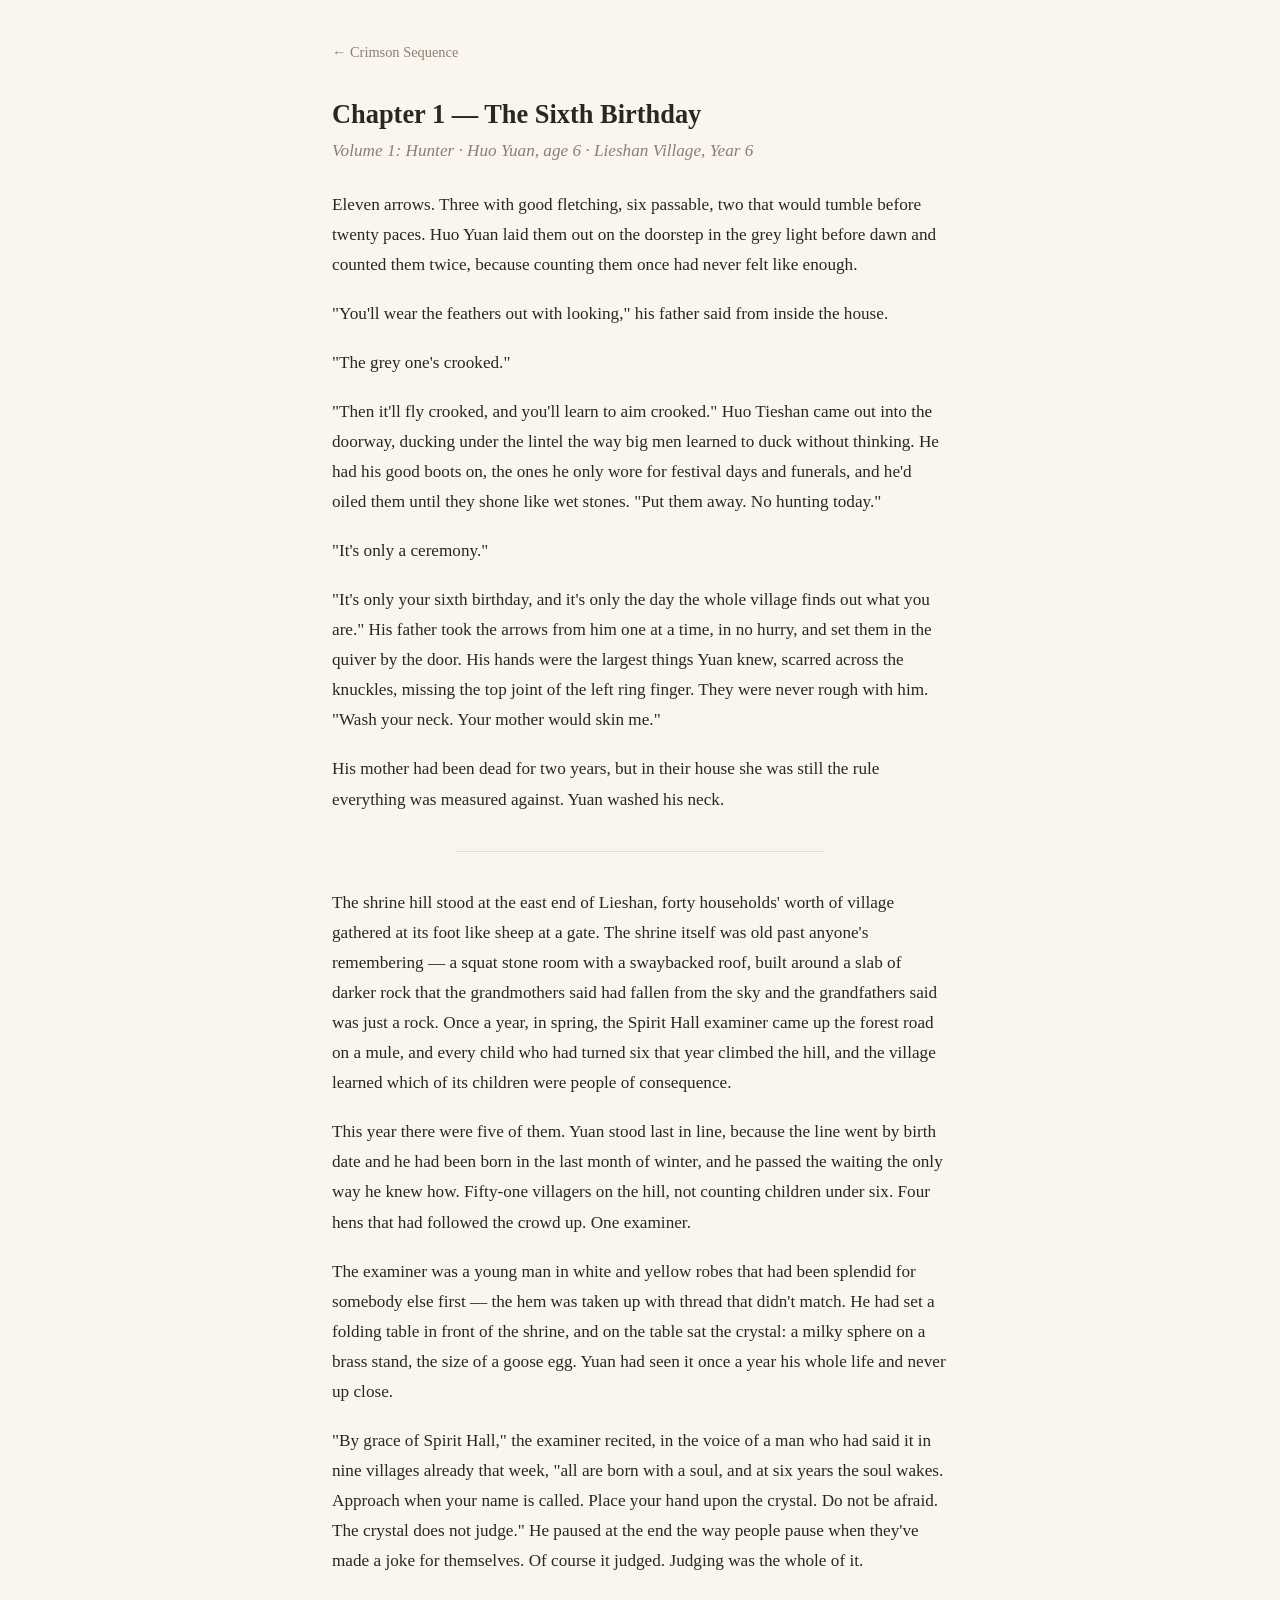
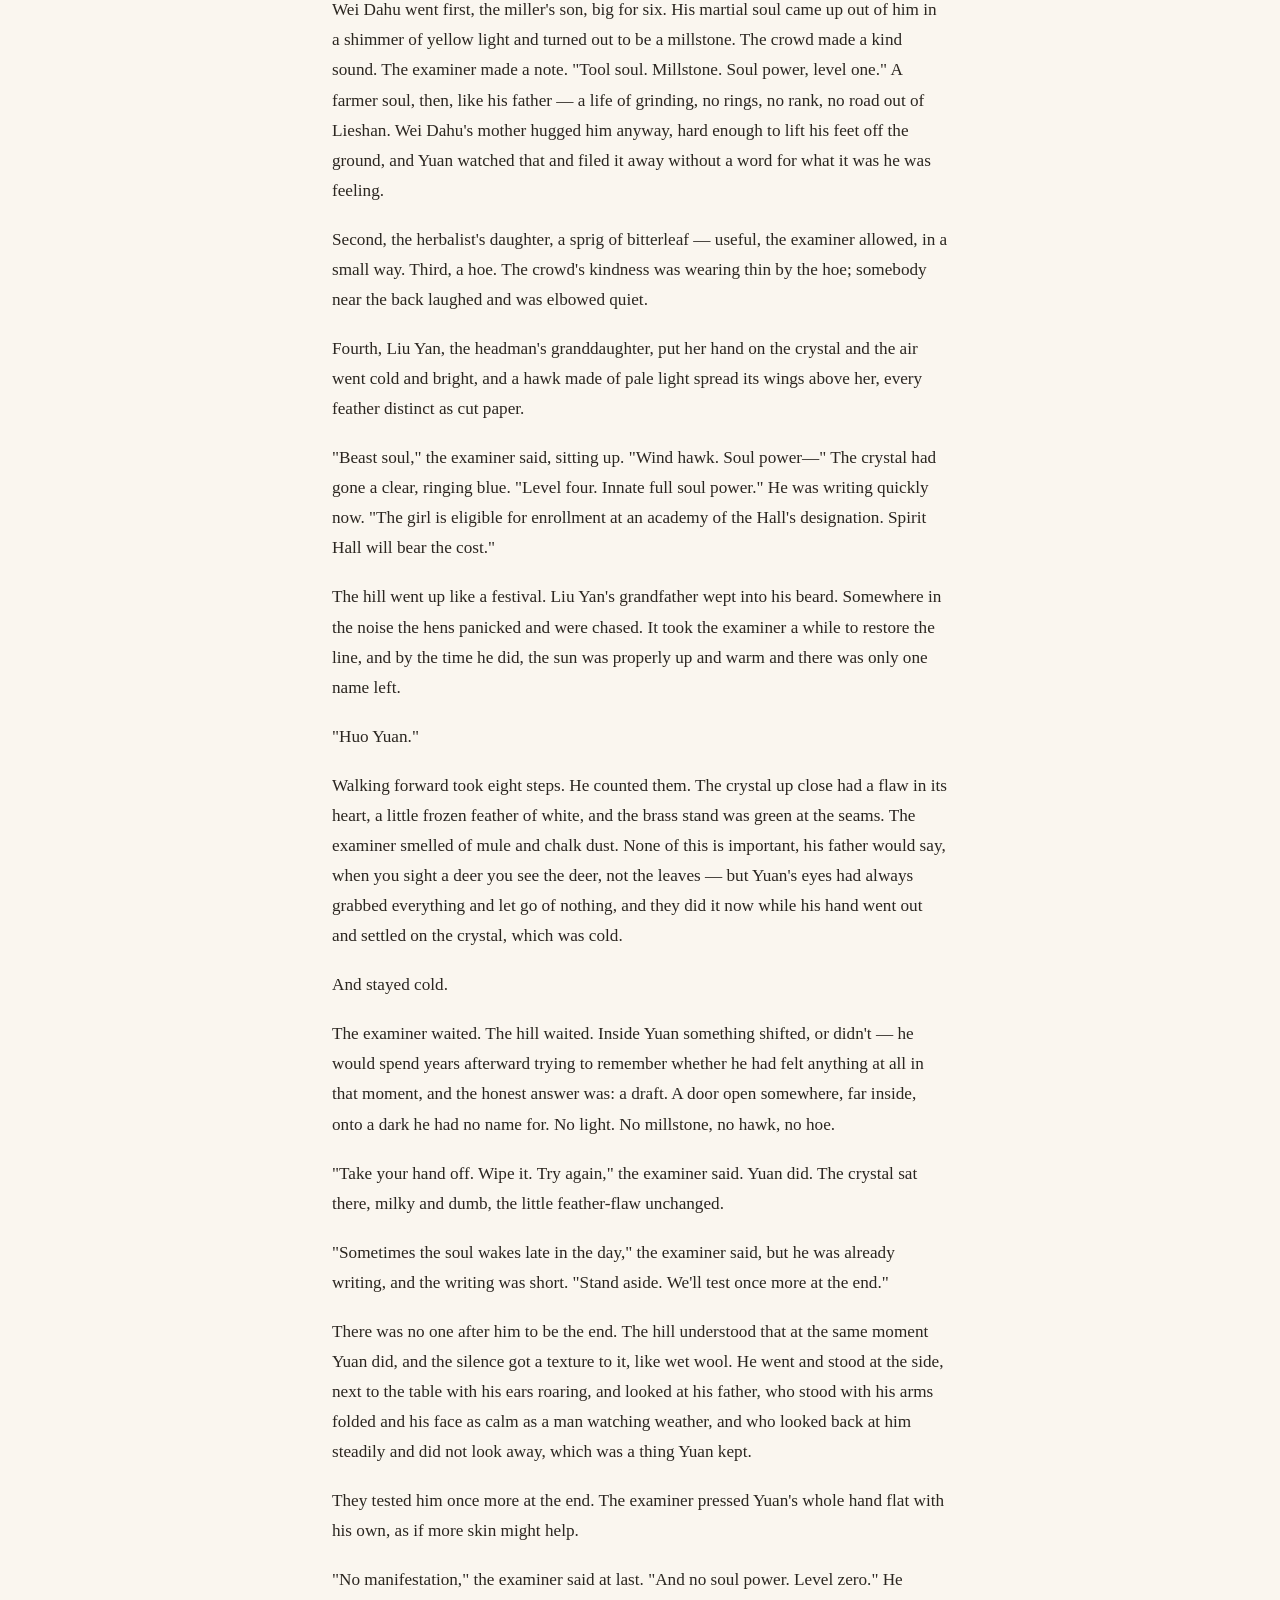
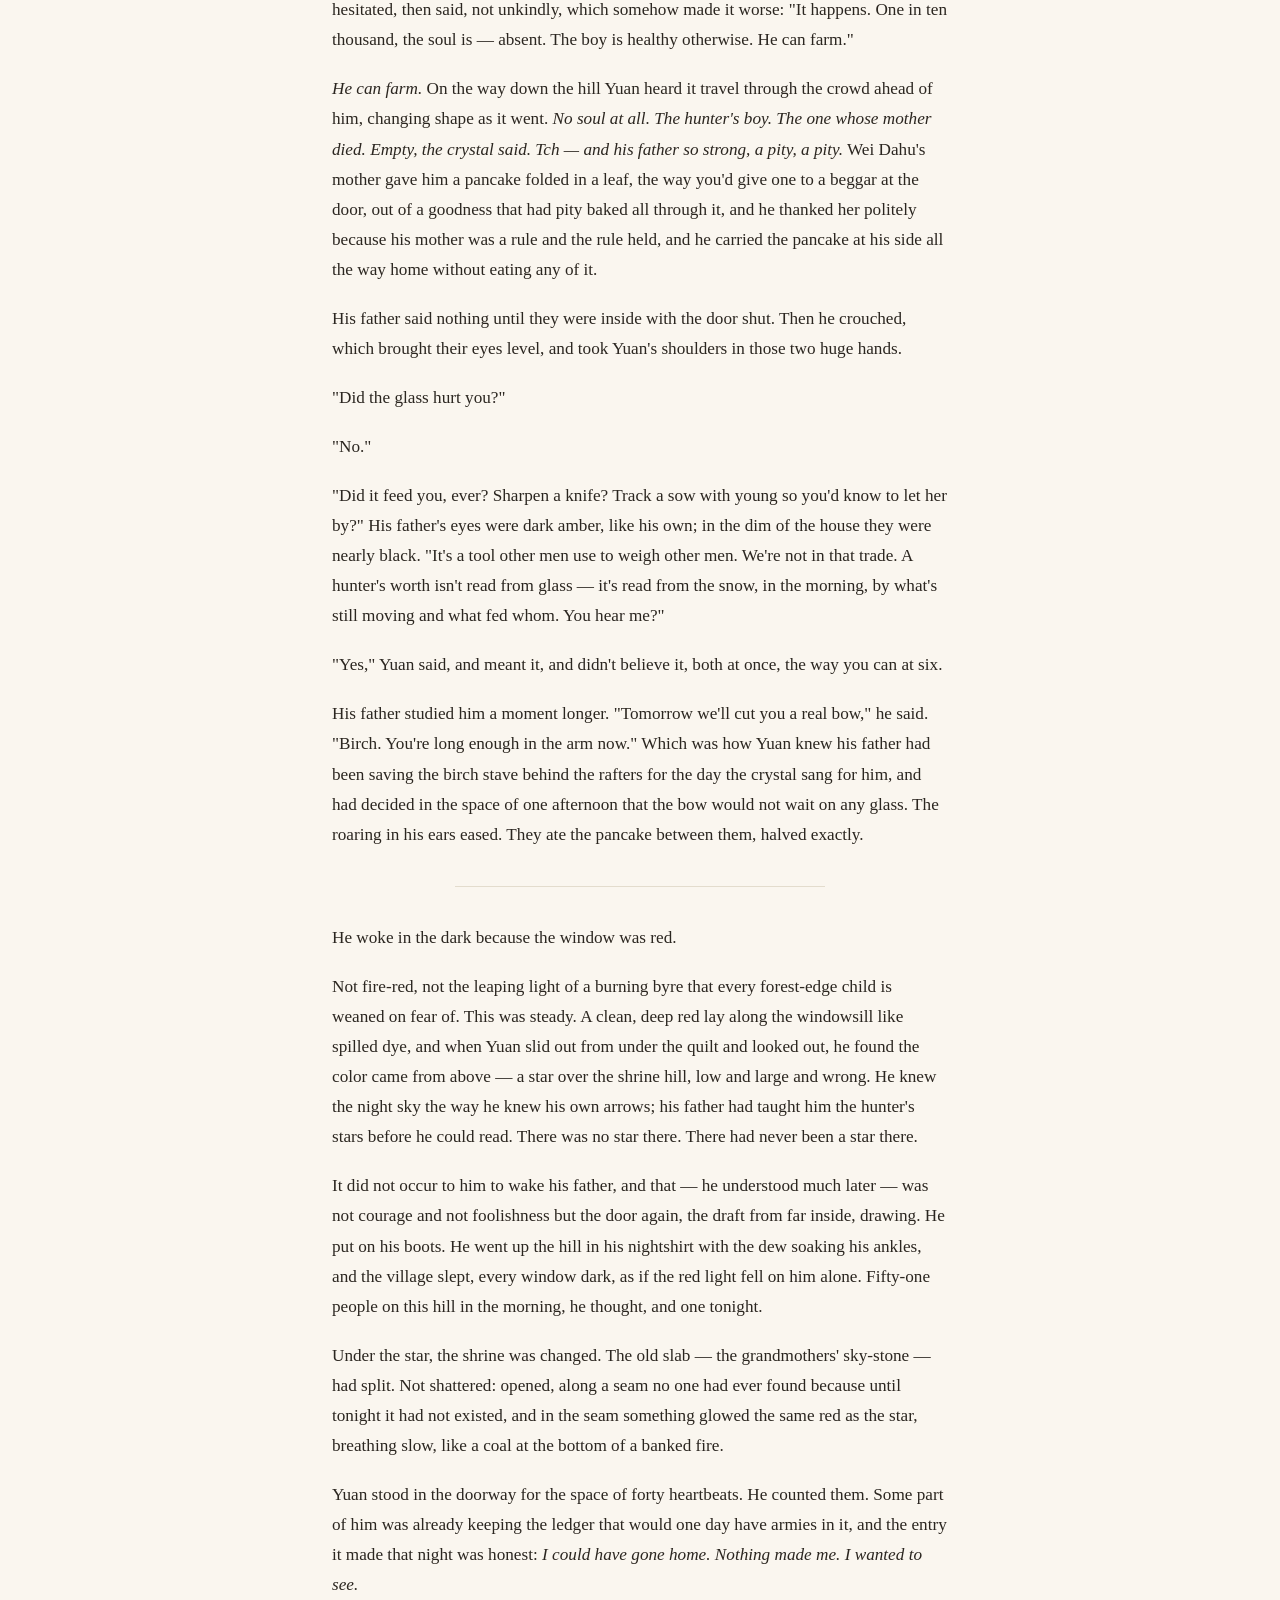
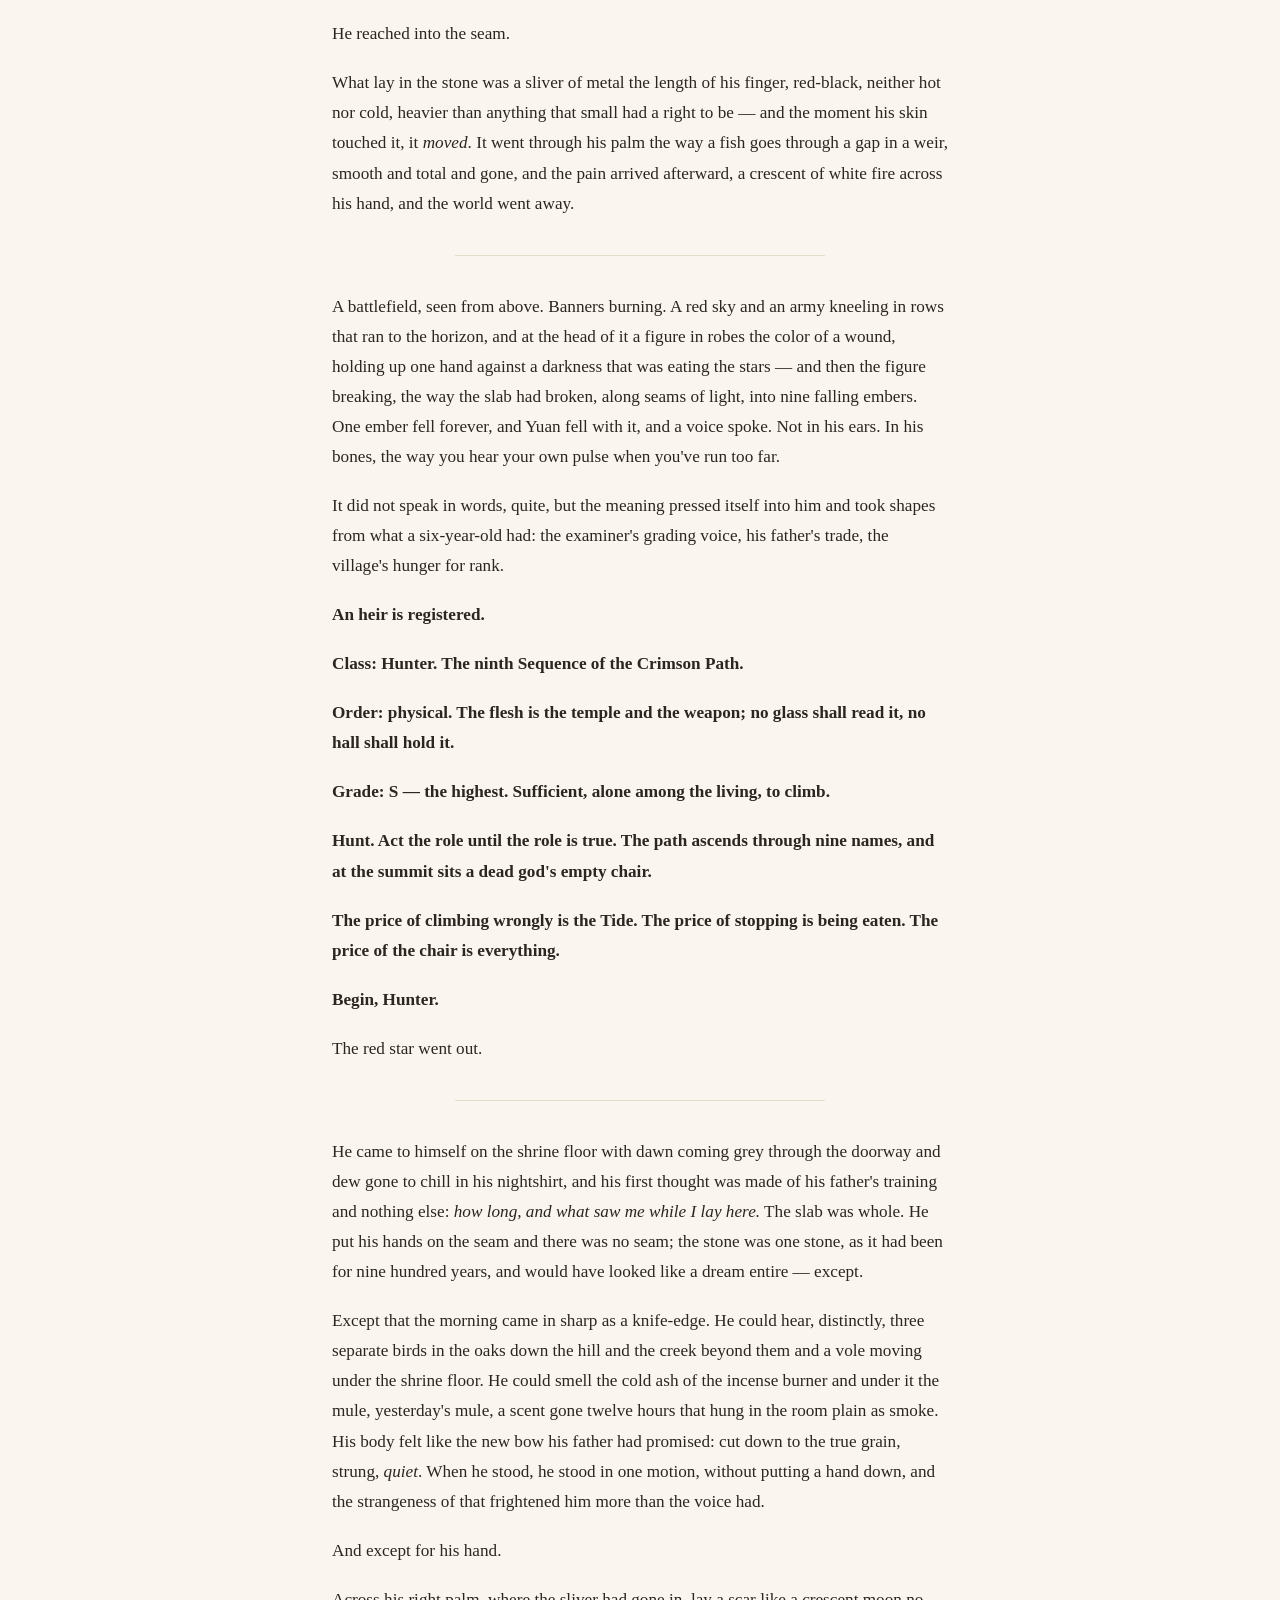
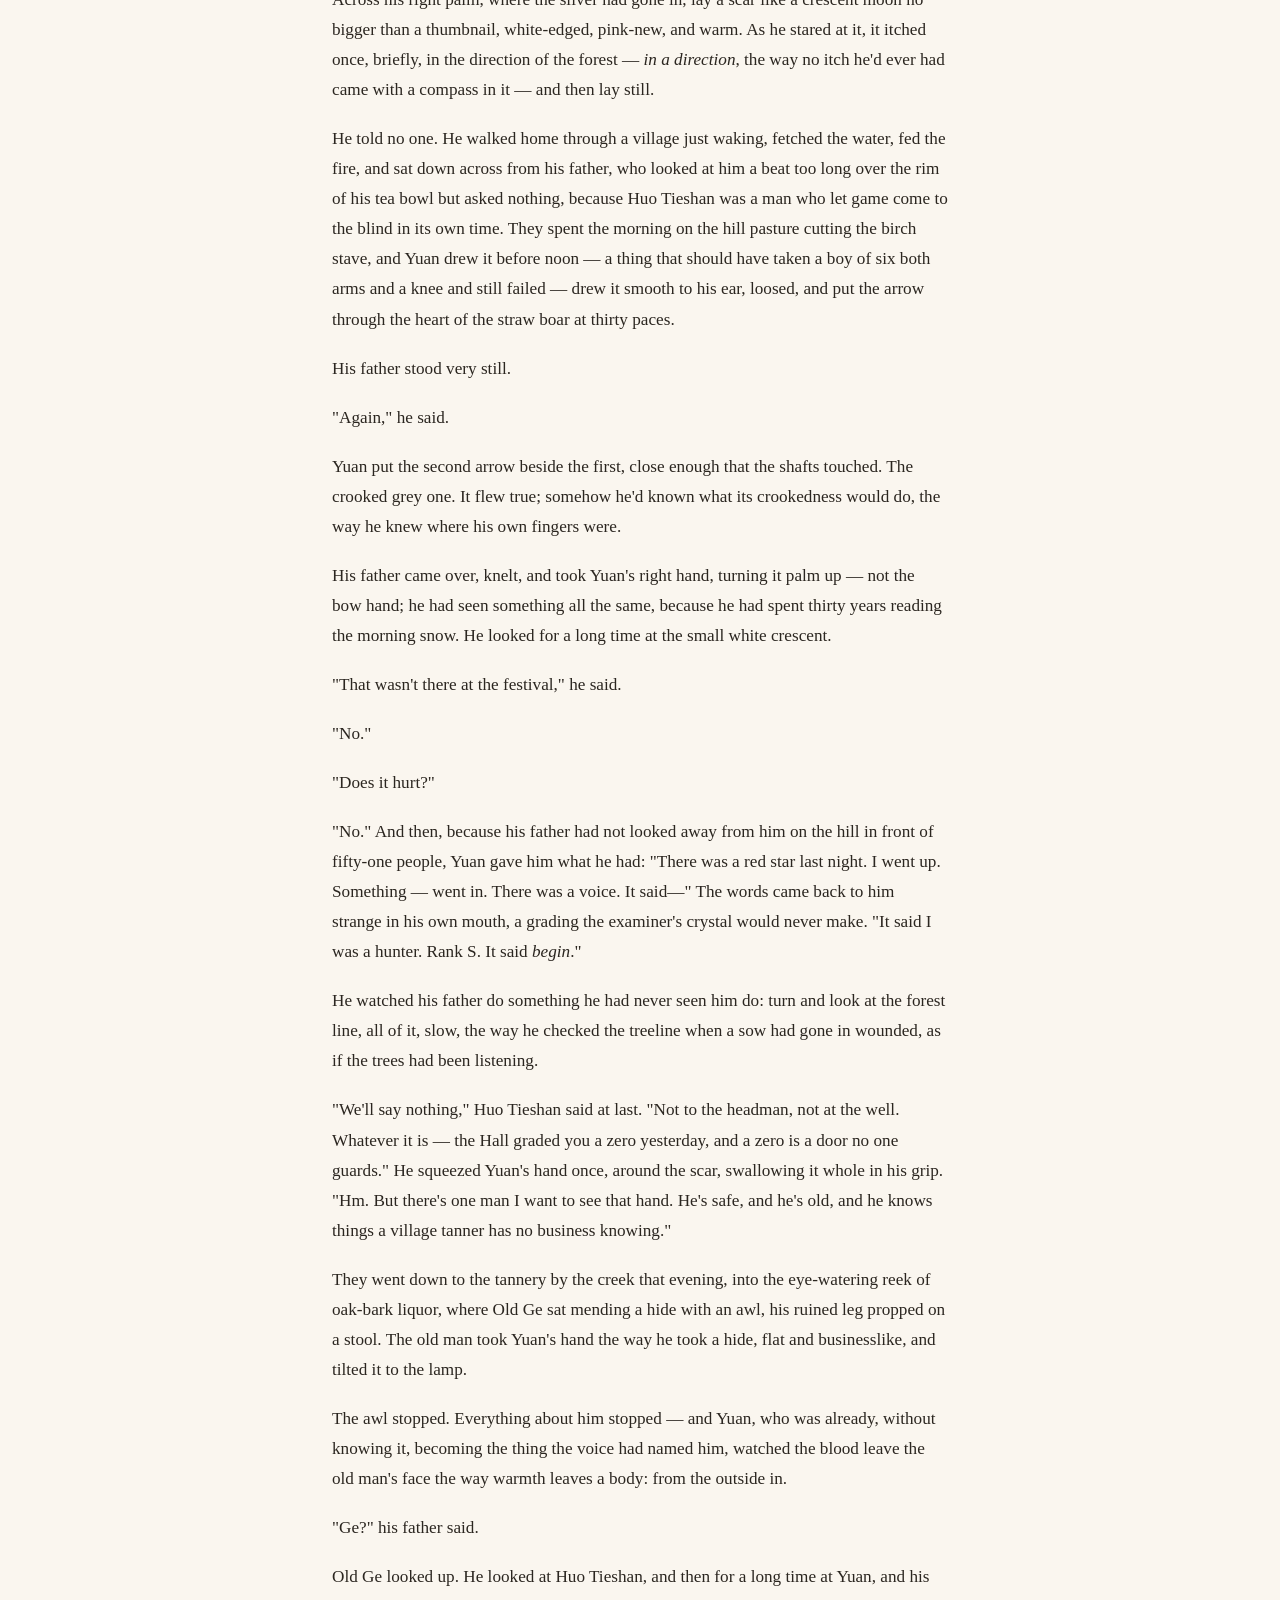
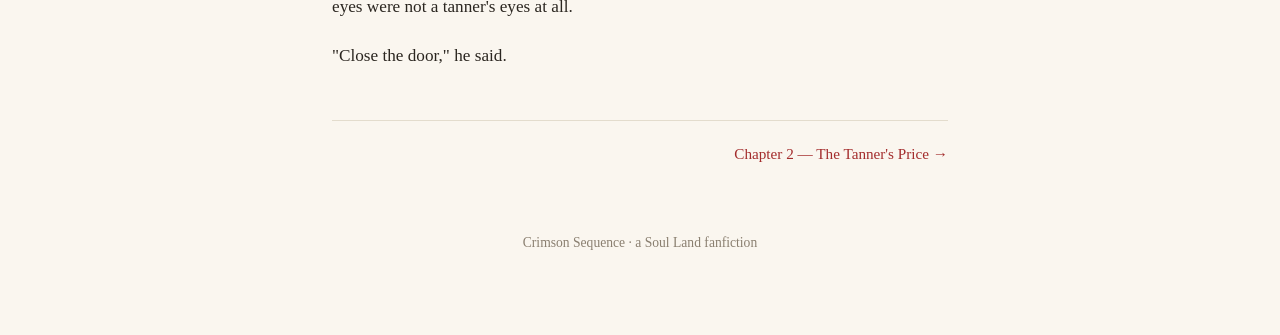
==== docs/chapter-001.html @ b3ee1348 "Add static reading website for GitHub Pages site/build.py converts fanfic/chapters/*.md into a style" ====
<!DOCTYPE html>
<html lang="en">
<head>
<meta charset="utf-8">
<meta name="viewport" content="width=device-width, initial-scale=1">
<title>Chapter 1 — The Sixth Birthday · Crimson Sequence</title>
<style>
:root {
  --bg: #faf6ef; --fg: #2b2620; --muted: #8a7f70; --accent: #a32c2c;
  --rule: #e3dccd; --card: #fffdf8;
}
@media (prefers-color-scheme: dark) {
  :root {
    --bg: #16130f; --fg: #ddd5c7; --muted: #8a8071; --accent: #e06c5a;
    --rule: #2e2820; --card: #1d1914;
  }
}
* { box-sizing: border-box; }
body {
  margin: 0; background: var(--bg); color: var(--fg);
  font-family: Georgia, "Songti SC", "Noto Serif", serif;
  line-height: 1.75; font-size: 1.075rem;
}
main { max-width: 41rem; margin: 0 auto; padding: 2.5rem 1.25rem 5rem; }
h1 { font-size: 1.65rem; line-height: 1.3; margin: 0.25rem 0 0.25rem; }
h1.site { font-size: 2.2rem; letter-spacing: 0.02em; }
.subtitle, .meta { color: var(--muted); font-style: italic; margin: 0 0 1.5rem; }
hr { border: 0; border-top: 1px solid var(--rule); margin: 2.25rem auto; width: 60%; }
p { margin: 0 0 1.1em; }
a { color: var(--accent); text-decoration: none; }
a:hover { text-decoration: underline; }
.crumb { font-size: 0.9rem; color: var(--muted); margin-bottom: 2rem; display: block; }
nav.pager {
  display: flex; justify-content: space-between; gap: 1rem;
  border-top: 1px solid var(--rule); margin-top: 3rem; padding-top: 1.25rem;
  font-size: 0.95rem;
}
nav.pager span { color: var(--muted); }
ol.toc { list-style: none; padding: 0; margin: 0; }
ol.toc li {
  background: var(--card); border: 1px solid var(--rule); border-radius: 8px;
  margin: 0 0 0.6rem; transition: border-color 0.15s;
}
ol.toc li:hover { border-color: var(--accent); }
ol.toc a { display: block; padding: 0.8rem 1.1rem; color: var(--fg); }
ol.toc a:hover { text-decoration: none; }
ol.toc .num { color: var(--accent); font-weight: bold; margin-right: 0.6rem; }
ol.toc .sub { display: block; font-size: 0.85rem; color: var(--muted); font-style: italic; }
.about { border-left: 3px solid var(--accent); padding-left: 1rem; color: var(--muted); }
.volume { margin: 2rem 0 0.75rem; font-size: 0.85rem; text-transform: uppercase;
  letter-spacing: 0.15em; color: var(--muted); }
footer { margin-top: 4rem; font-size: 0.85rem; color: var(--muted); text-align: center; }
</style>
</head>
<body>
<main>
<a class="crumb" href="index.html">&larr; Crimson Sequence</a>
<h1>Chapter 1 — The Sixth Birthday</h1>
<p class="subtitle">Volume 1: Hunter · Huo Yuan, age 6 · Lieshan Village, Year 6</p>
<p>Eleven arrows. Three with good fletching, six passable, two that would tumble before twenty paces. Huo Yuan laid them out on the doorstep in the grey light before dawn and counted them twice, because counting them once had never felt like enough.</p>
<p>"You'll wear the feathers out with looking," his father said from inside the house.</p>
<p>"The grey one's crooked."</p>
<p>"Then it'll fly crooked, and you'll learn to aim crooked." Huo Tieshan came out into the doorway, ducking under the lintel the way big men learned to duck without thinking. He had his good boots on, the ones he only wore for festival days and funerals, and he'd oiled them until they shone like wet stones. "Put them away. No hunting today."</p>
<p>"It's only a ceremony."</p>
<p>"It's only your sixth birthday, and it's only the day the whole village finds out what you are." His father took the arrows from him one at a time, in no hurry, and set them in the quiver by the door. His hands were the largest things Yuan knew, scarred across the knuckles, missing the top joint of the left ring finger. They were never rough with him. "Wash your neck. Your mother would skin me."</p>
<p>His mother had been dead for two years, but in their house she was still the rule everything was measured against. Yuan washed his neck.</p>
<hr>
<p>The shrine hill stood at the east end of Lieshan, forty households' worth of village gathered at its foot like sheep at a gate. The shrine itself was old past anyone's remembering — a squat stone room with a swaybacked roof, built around a slab of darker rock that the grandmothers said had fallen from the sky and the grandfathers said was just a rock. Once a year, in spring, the Spirit Hall examiner came up the forest road on a mule, and every child who had turned six that year climbed the hill, and the village learned which of its children were people of consequence.</p>
<p>This year there were five of them. Yuan stood last in line, because the line went by birth date and he had been born in the last month of winter, and he passed the waiting the only way he knew how. Fifty-one villagers on the hill, not counting children under six. Four hens that had followed the crowd up. One examiner.</p>
<p>The examiner was a young man in white and yellow robes that had been splendid for somebody else first — the hem was taken up with thread that didn't match. He had set a folding table in front of the shrine, and on the table sat the crystal: a milky sphere on a brass stand, the size of a goose egg. Yuan had seen it once a year his whole life and never up close.</p>
<p>"By grace of Spirit Hall," the examiner recited, in the voice of a man who had said it in nine villages already that week, "all are born with a soul, and at six years the soul wakes. Approach when your name is called. Place your hand upon the crystal. Do not be afraid. The crystal does not judge." He paused at the end the way people pause when they've made a joke for themselves. Of course it judged. Judging was the whole of it.</p>
<p>Wei Dahu went first, the miller's son, big for six. His martial soul came up out of him in a shimmer of yellow light and turned out to be a millstone. The crowd made a kind sound. The examiner made a note. "Tool soul. Millstone. Soul power, level one." A farmer soul, then, like his father — a life of grinding, no rings, no rank, no road out of Lieshan. Wei Dahu's mother hugged him anyway, hard enough to lift his feet off the ground, and Yuan watched that and filed it away without a word for what it was he was feeling.</p>
<p>Second, the herbalist's daughter, a sprig of bitterleaf — useful, the examiner allowed, in a small way. Third, a hoe. The crowd's kindness was wearing thin by the hoe; somebody near the back laughed and was elbowed quiet.</p>
<p>Fourth, Liu Yan, the headman's granddaughter, put her hand on the crystal and the air went cold and bright, and a hawk made of pale light spread its wings above her, every feather distinct as cut paper.</p>
<p>"Beast soul," the examiner said, sitting up. "Wind hawk. Soul power—" The crystal had gone a clear, ringing blue. "Level four. Innate full soul power." He was writing quickly now. "The girl is eligible for enrollment at an academy of the Hall's designation. Spirit Hall will bear the cost."</p>
<p>The hill went up like a festival. Liu Yan's grandfather wept into his beard. Somewhere in the noise the hens panicked and were chased. It took the examiner a while to restore the line, and by the time he did, the sun was properly up and warm and there was only one name left.</p>
<p>"Huo Yuan."</p>
<p>Walking forward took eight steps. He counted them. The crystal up close had a flaw in its heart, a little frozen feather of white, and the brass stand was green at the seams. The examiner smelled of mule and chalk dust. None of this is important, his father would say, when you sight a deer you see the deer, not the leaves — but Yuan's eyes had always grabbed everything and let go of nothing, and they did it now while his hand went out and settled on the crystal, which was cold.</p>
<p>And stayed cold.</p>
<p>The examiner waited. The hill waited. Inside Yuan something shifted, or didn't — he would spend years afterward trying to remember whether he had felt anything at all in that moment, and the honest answer was: a draft. A door open somewhere, far inside, onto a dark he had no name for. No light. No millstone, no hawk, no hoe.</p>
<p>"Take your hand off. Wipe it. Try again," the examiner said. Yuan did. The crystal sat there, milky and dumb, the little feather-flaw unchanged.</p>
<p>"Sometimes the soul wakes late in the day," the examiner said, but he was already writing, and the writing was short. "Stand aside. We'll test once more at the end."</p>
<p>There was no one after him to be the end. The hill understood that at the same moment Yuan did, and the silence got a texture to it, like wet wool. He went and stood at the side, next to the table with his ears roaring, and looked at his father, who stood with his arms folded and his face as calm as a man watching weather, and who looked back at him steadily and did not look away, which was a thing Yuan kept.</p>
<p>They tested him once more at the end. The examiner pressed Yuan's whole hand flat with his own, as if more skin might help.</p>
<p>"No manifestation," the examiner said at last. "And no soul power. Level zero." He hesitated, then said, not unkindly, which somehow made it worse: "It happens. One in ten thousand, the soul is — absent. The boy is healthy otherwise. He can farm."</p>
<p><em>He can farm.</em> On the way down the hill Yuan heard it travel through the crowd ahead of him, changing shape as it went. <em>No soul at all. The hunter's boy. The one whose mother died. Empty, the crystal said. Tch — and his father so strong, a pity, a pity.</em> Wei Dahu's mother gave him a pancake folded in a leaf, the way you'd give one to a beggar at the door, out of a goodness that had pity baked all through it, and he thanked her politely because his mother was a rule and the rule held, and he carried the pancake at his side all the way home without eating any of it.</p>
<p>His father said nothing until they were inside with the door shut. Then he crouched, which brought their eyes level, and took Yuan's shoulders in those two huge hands.</p>
<p>"Did the glass hurt you?"</p>
<p>"No."</p>
<p>"Did it feed you, ever? Sharpen a knife? Track a sow with young so you'd know to let her by?" His father's eyes were dark amber, like his own; in the dim of the house they were nearly black. "It's a tool other men use to weigh other men. We're not in that trade. A hunter's worth isn't read from glass — it's read from the snow, in the morning, by what's still moving and what fed whom. You hear me?"</p>
<p>"Yes," Yuan said, and meant it, and didn't believe it, both at once, the way you can at six.</p>
<p>His father studied him a moment longer. "Tomorrow we'll cut you a real bow," he said. "Birch. You're long enough in the arm now." Which was how Yuan knew his father had been saving the birch stave behind the rafters for the day the crystal sang for him, and had decided in the space of one afternoon that the bow would not wait on any glass. The roaring in his ears eased. They ate the pancake between them, halved exactly.</p>
<hr>
<p>He woke in the dark because the window was red.</p>
<p>Not fire-red, not the leaping light of a burning byre that every forest-edge child is weaned on fear of. This was steady. A clean, deep red lay along the windowsill like spilled dye, and when Yuan slid out from under the quilt and looked out, he found the color came from above — a star over the shrine hill, low and large and wrong. He knew the night sky the way he knew his own arrows; his father had taught him the hunter's stars before he could read. There was no star there. There had never been a star there.</p>
<p>It did not occur to him to wake his father, and that — he understood much later — was not courage and not foolishness but the door again, the draft from far inside, drawing. He put on his boots. He went up the hill in his nightshirt with the dew soaking his ankles, and the village slept, every window dark, as if the red light fell on him alone. Fifty-one people on this hill in the morning, he thought, and one tonight.</p>
<p>Under the star, the shrine was changed. The old slab — the grandmothers' sky-stone — had split. Not shattered: opened, along a seam no one had ever found because until tonight it had not existed, and in the seam something glowed the same red as the star, breathing slow, like a coal at the bottom of a banked fire.</p>
<p>Yuan stood in the doorway for the space of forty heartbeats. He counted them. Some part of him was already keeping the ledger that would one day have armies in it, and the entry it made that night was honest: <em>I could have gone home. Nothing made me. I wanted to see.</em></p>
<p>He reached into the seam.</p>
<p>What lay in the stone was a sliver of metal the length of his finger, red-black, neither hot nor cold, heavier than anything that small had a right to be — and the moment his skin touched it, it <em>moved</em>. It went through his palm the way a fish goes through a gap in a weir, smooth and total and gone, and the pain arrived afterward, a crescent of white fire across his hand, and the world went away.</p>
<hr>
<p>A battlefield, seen from above. Banners burning. A red sky and an army kneeling in rows that ran to the horizon, and at the head of it a figure in robes the color of a wound, holding up one hand against a darkness that was eating the stars — and then the figure breaking, the way the slab had broken, along seams of light, into nine falling embers. One ember fell forever, and Yuan fell with it, and a voice spoke. Not in his ears. In his bones, the way you hear your own pulse when you've run too far.</p>
<p>It did not speak in words, quite, but the meaning pressed itself into him and took shapes from what a six-year-old had: the examiner's grading voice, his father's trade, the village's hunger for rank.</p>
<p><strong>An heir is registered.</strong></p>
<p><strong>Class: Hunter. The ninth Sequence of the Crimson Path.</strong></p>
<p><strong>Order: physical. The flesh is the temple and the weapon; no glass shall read it, no hall shall hold it.</strong></p>
<p><strong>Grade: S — the highest. Sufficient, alone among the living, to climb.</strong></p>
<p><strong>Hunt. Act the role until the role is true. The path ascends through nine names, and at the summit sits a dead god's empty chair.</strong></p>
<p><strong>The price of climbing wrongly is the Tide. The price of stopping is being eaten. The price of the chair is everything.</strong></p>
<p><strong>Begin, Hunter.</strong></p>
<p>The red star went out.</p>
<hr>
<p>He came to himself on the shrine floor with dawn coming grey through the doorway and dew gone to chill in his nightshirt, and his first thought was made of his father's training and nothing else: <em>how long, and what saw me while I lay here.</em> The slab was whole. He put his hands on the seam and there was no seam; the stone was one stone, as it had been for nine hundred years, and would have looked like a dream entire — except.</p>
<p>Except that the morning came in sharp as a knife-edge. He could hear, distinctly, three separate birds in the oaks down the hill and the creek beyond them and a vole moving under the shrine floor. He could smell the cold ash of the incense burner and under it the mule, yesterday's mule, a scent gone twelve hours that hung in the room plain as smoke. His body felt like the new bow his father had promised: cut down to the true grain, strung, <em>quiet</em>. When he stood, he stood in one motion, without putting a hand down, and the strangeness of that frightened him more than the voice had.</p>
<p>And except for his hand.</p>
<p>Across his right palm, where the sliver had gone in, lay a scar like a crescent moon no bigger than a thumbnail, white-edged, pink-new, and warm. As he stared at it, it itched once, briefly, in the direction of the forest — <em>in a direction</em>, the way no itch he'd ever had came with a compass in it — and then lay still.</p>
<p>He told no one. He walked home through a village just waking, fetched the water, fed the fire, and sat down across from his father, who looked at him a beat too long over the rim of his tea bowl but asked nothing, because Huo Tieshan was a man who let game come to the blind in its own time. They spent the morning on the hill pasture cutting the birch stave, and Yuan drew it before noon — a thing that should have taken a boy of six both arms and a knee and still failed — drew it smooth to his ear, loosed, and put the arrow through the heart of the straw boar at thirty paces.</p>
<p>His father stood very still.</p>
<p>"Again," he said.</p>
<p>Yuan put the second arrow beside the first, close enough that the shafts touched. The crooked grey one. It flew true; somehow he'd known what its crookedness would do, the way he knew where his own fingers were.</p>
<p>His father came over, knelt, and took Yuan's right hand, turning it palm up — not the bow hand; he had seen something all the same, because he had spent thirty years reading the morning snow. He looked for a long time at the small white crescent.</p>
<p>"That wasn't there at the festival," he said.</p>
<p>"No."</p>
<p>"Does it hurt?"</p>
<p>"No." And then, because his father had not looked away from him on the hill in front of fifty-one people, Yuan gave him what he had: "There was a red star last night. I went up. Something — went in. There was a voice. It said—" The words came back to him strange in his own mouth, a grading the examiner's crystal would never make. "It said I was a hunter. Rank S. It said <em>begin</em>."</p>
<p>He watched his father do something he had never seen him do: turn and look at the forest line, all of it, slow, the way he checked the treeline when a sow had gone in wounded, as if the trees had been listening.</p>
<p>"We'll say nothing," Huo Tieshan said at last. "Not to the headman, not at the well. Whatever it is — the Hall graded you a zero yesterday, and a zero is a door no one guards." He squeezed Yuan's hand once, around the scar, swallowing it whole in his grip. "Hm. But there's one man I want to see that hand. He's safe, and he's old, and he knows things a village tanner has no business knowing."</p>
<p>They went down to the tannery by the creek that evening, into the eye-watering reek of oak-bark liquor, where Old Ge sat mending a hide with an awl, his ruined leg propped on a stool. The old man took Yuan's hand the way he took a hide, flat and businesslike, and tilted it to the lamp.</p>
<p>The awl stopped. Everything about him stopped — and Yuan, who was already, without knowing it, becoming the thing the voice had named him, watched the blood leave the old man's face the way warmth leaves a body: from the outside in.</p>
<p>"Ge?" his father said.</p>
<p>Old Ge looked up. He looked at Huo Tieshan, and then for a long time at Yuan, and his eyes were not a tanner's eyes at all.</p>
<p>"Close the door," he said.</p>
<nav class="pager"><span></span><a href="chapter-002.html">Chapter 2 — The Tanner's Price &rarr;</a></nav>
<footer>Crimson Sequence · a Soul Land fanfiction</footer>
</main>
</body>
</html>
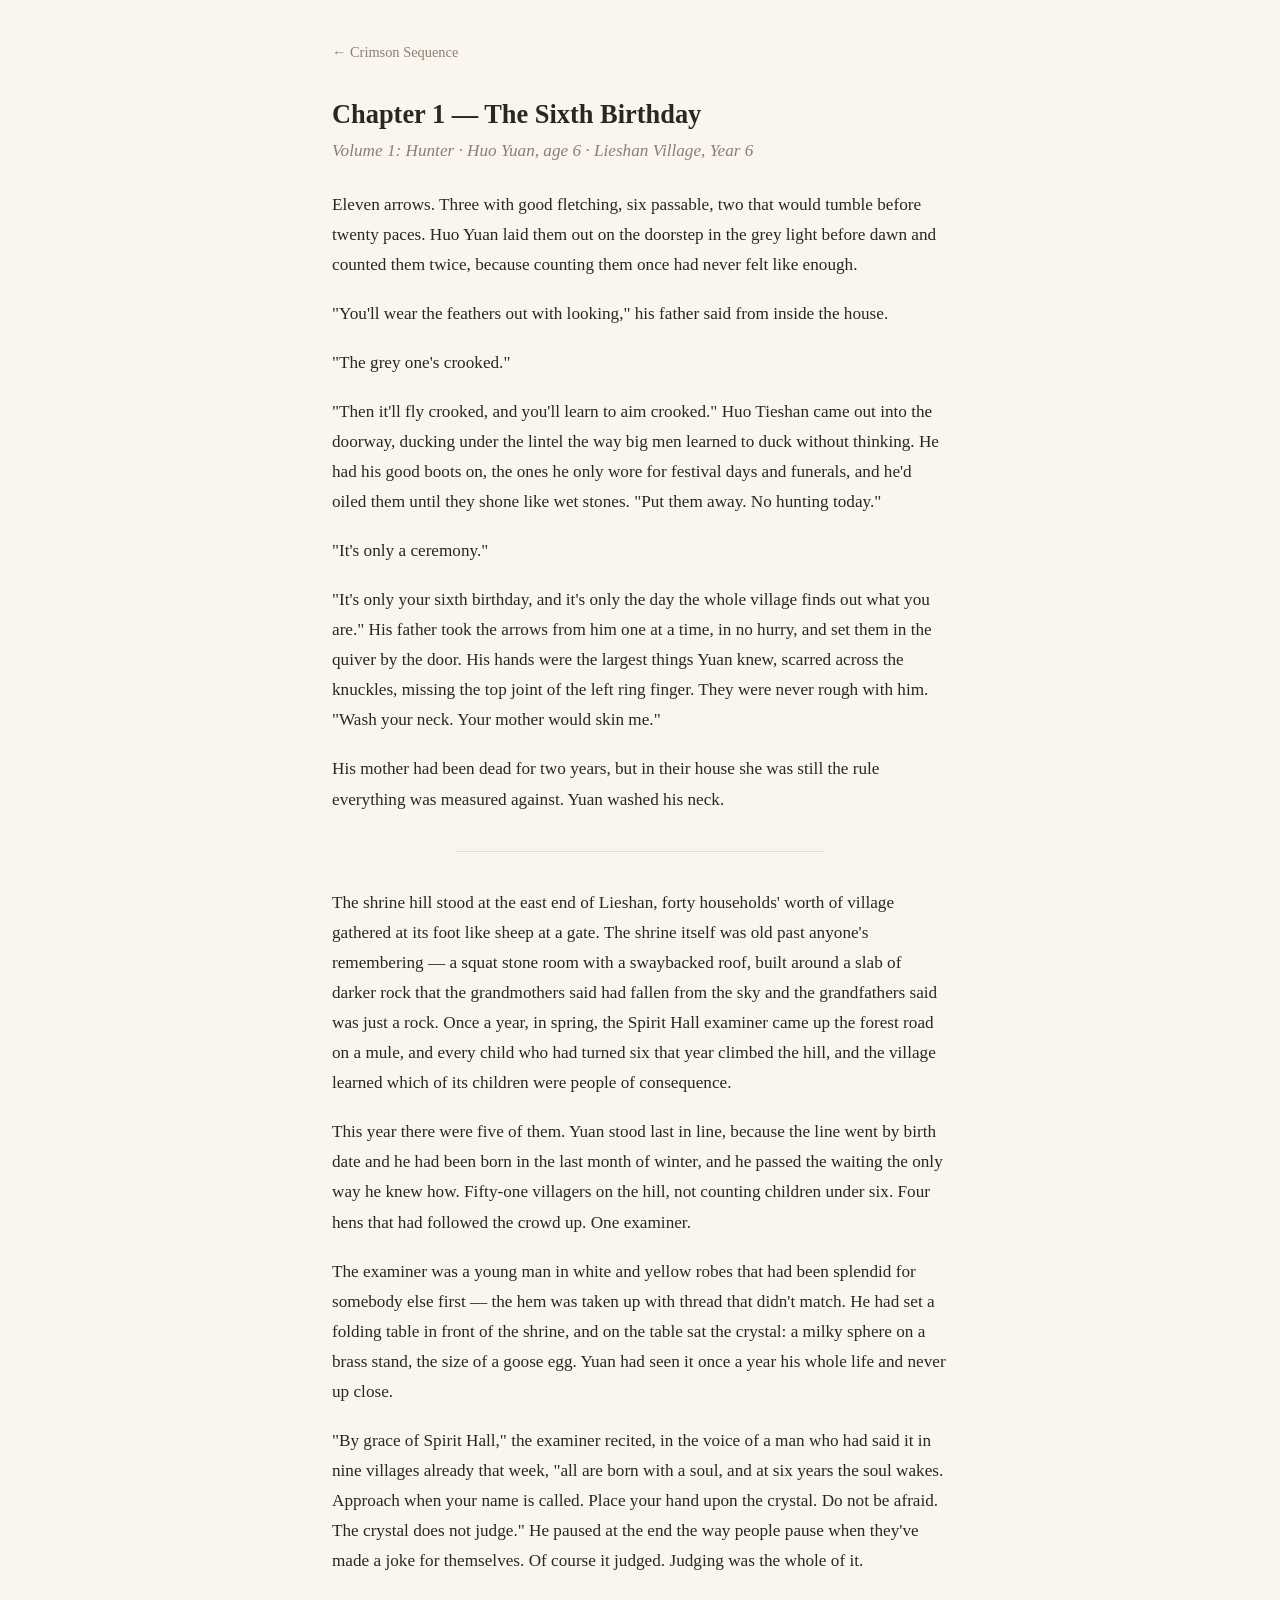
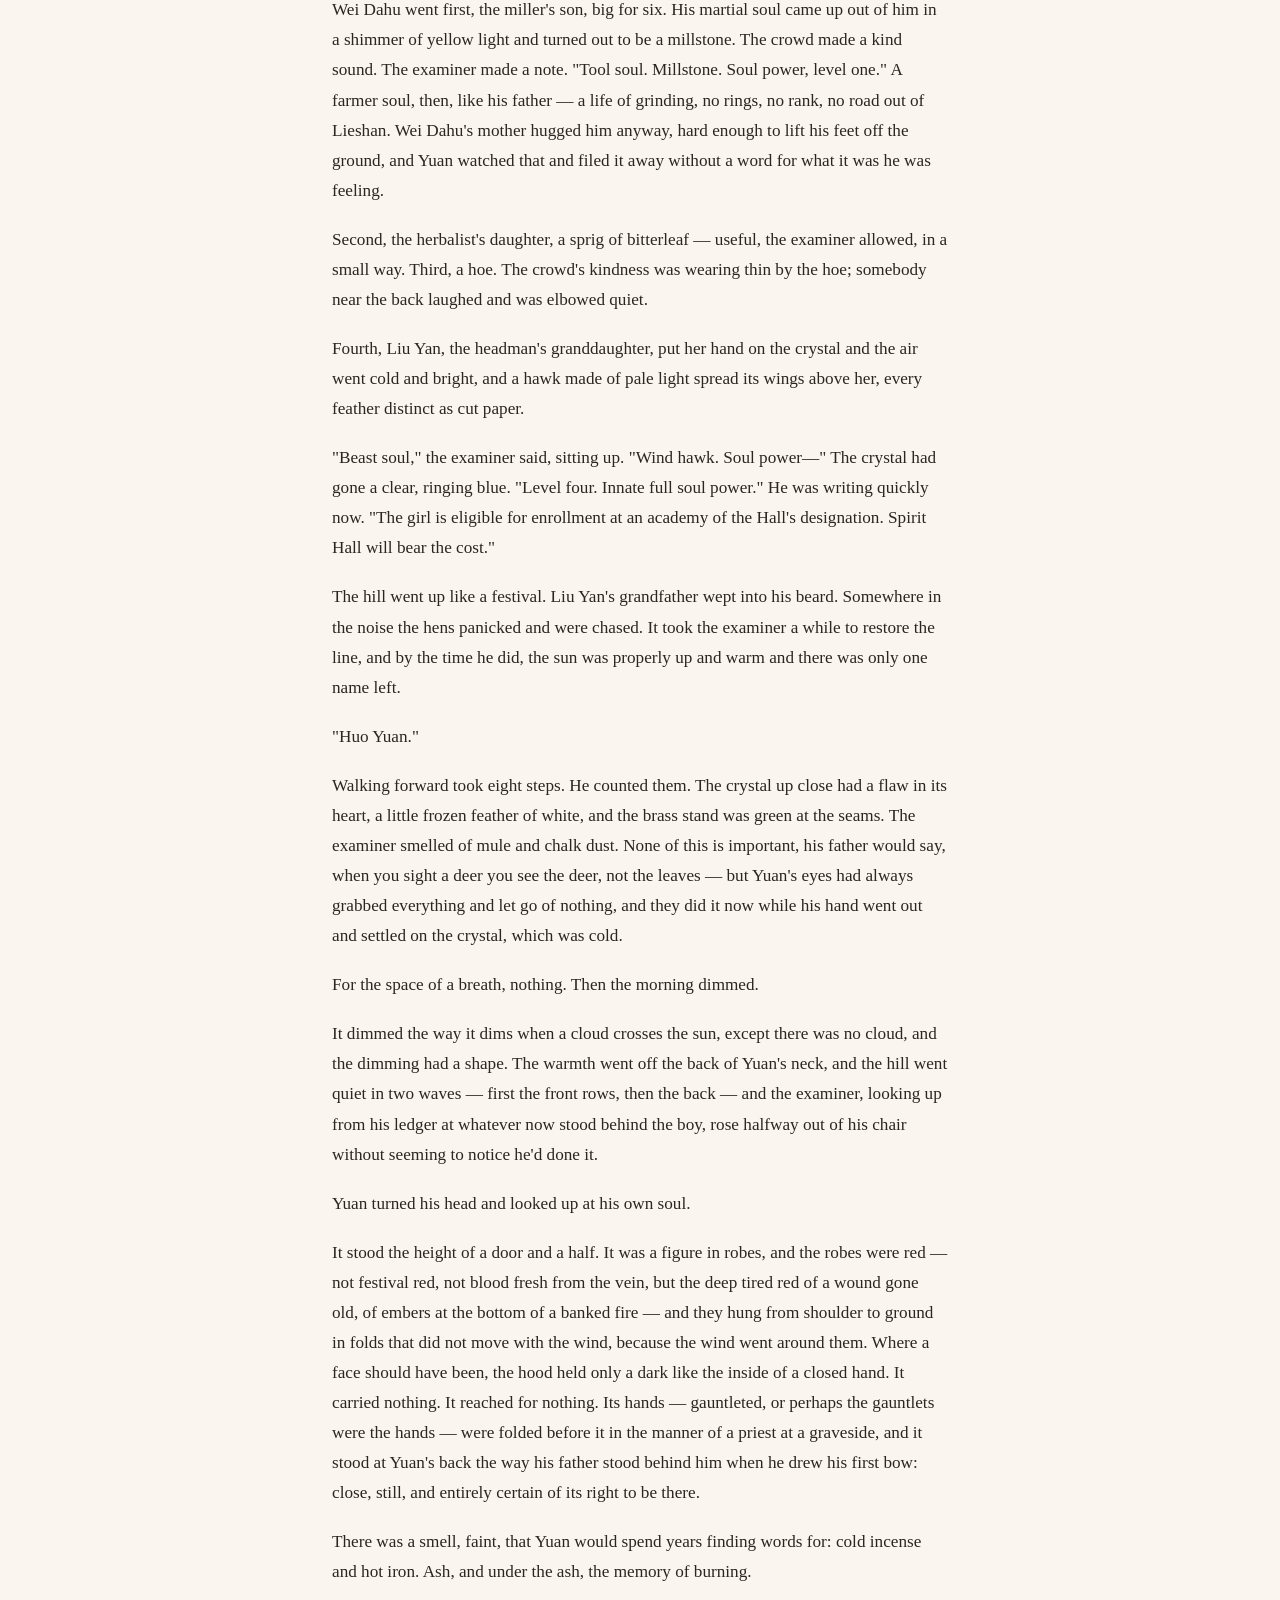
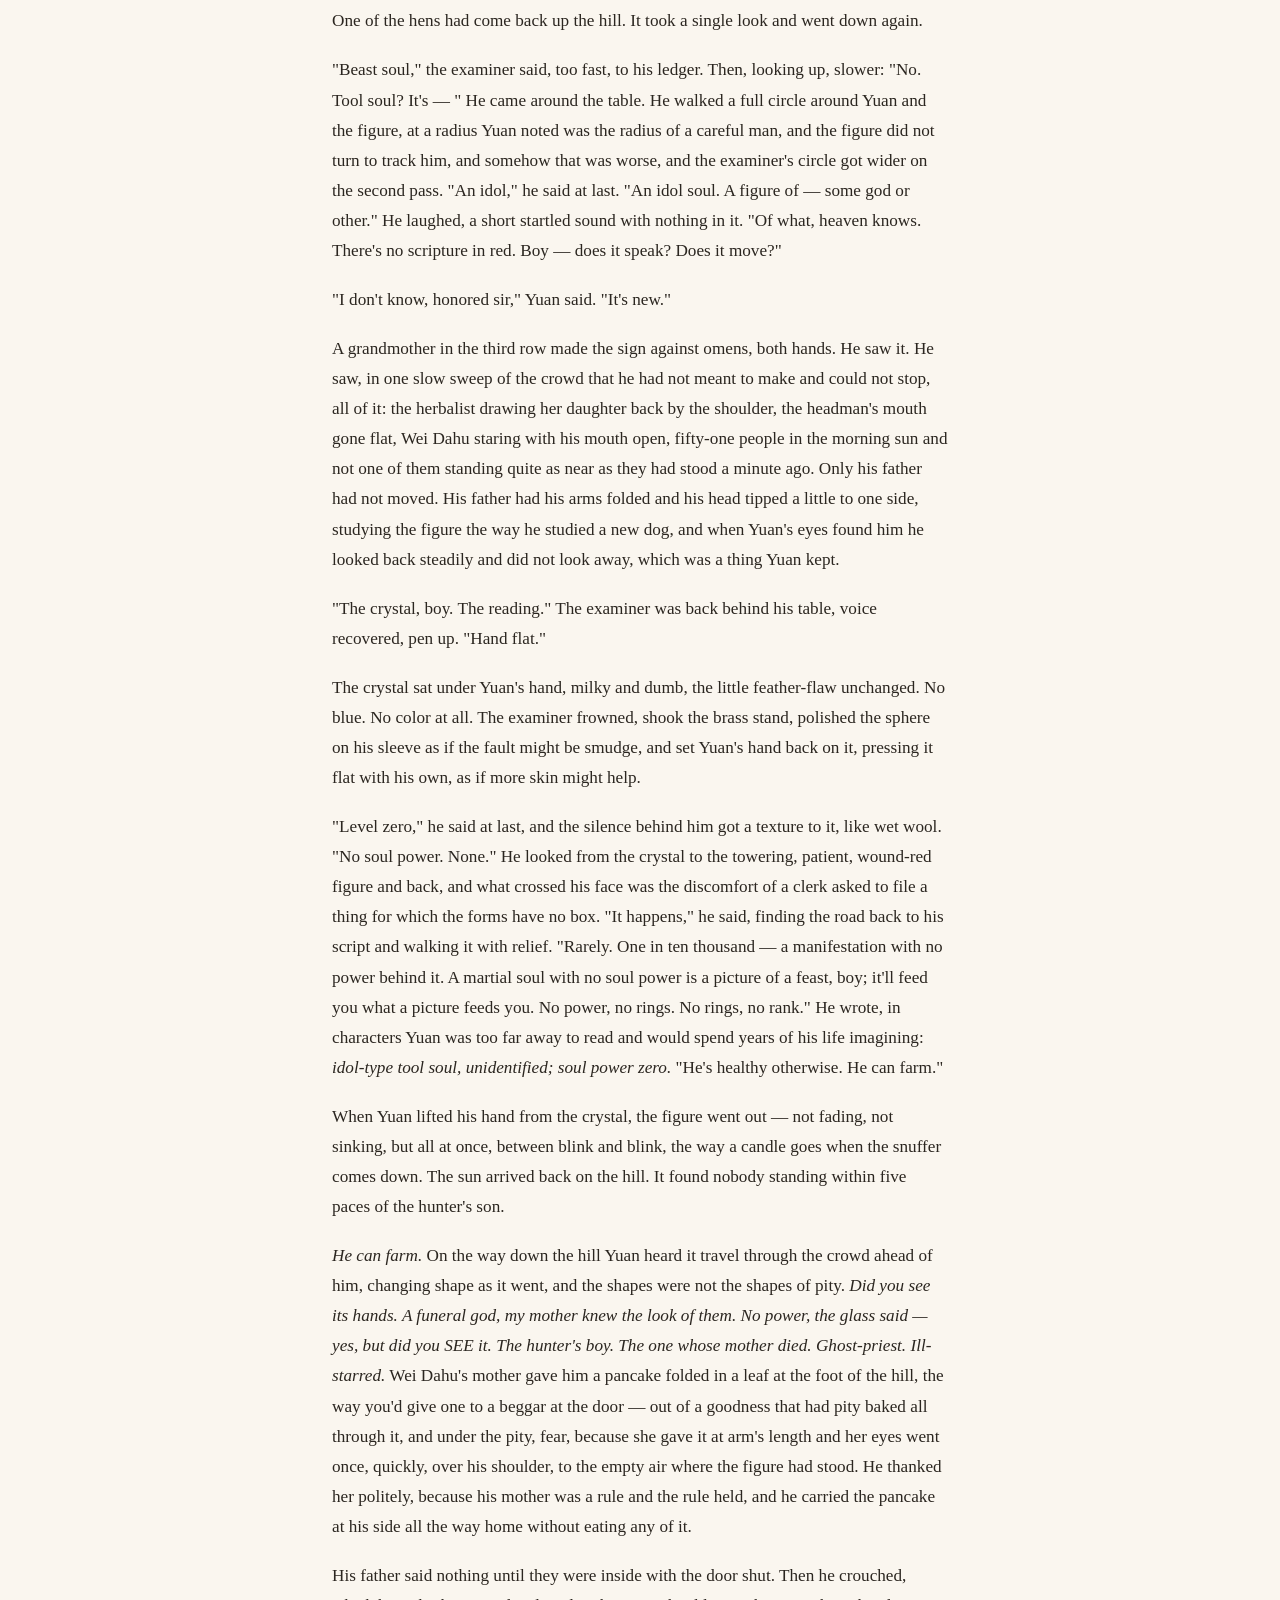
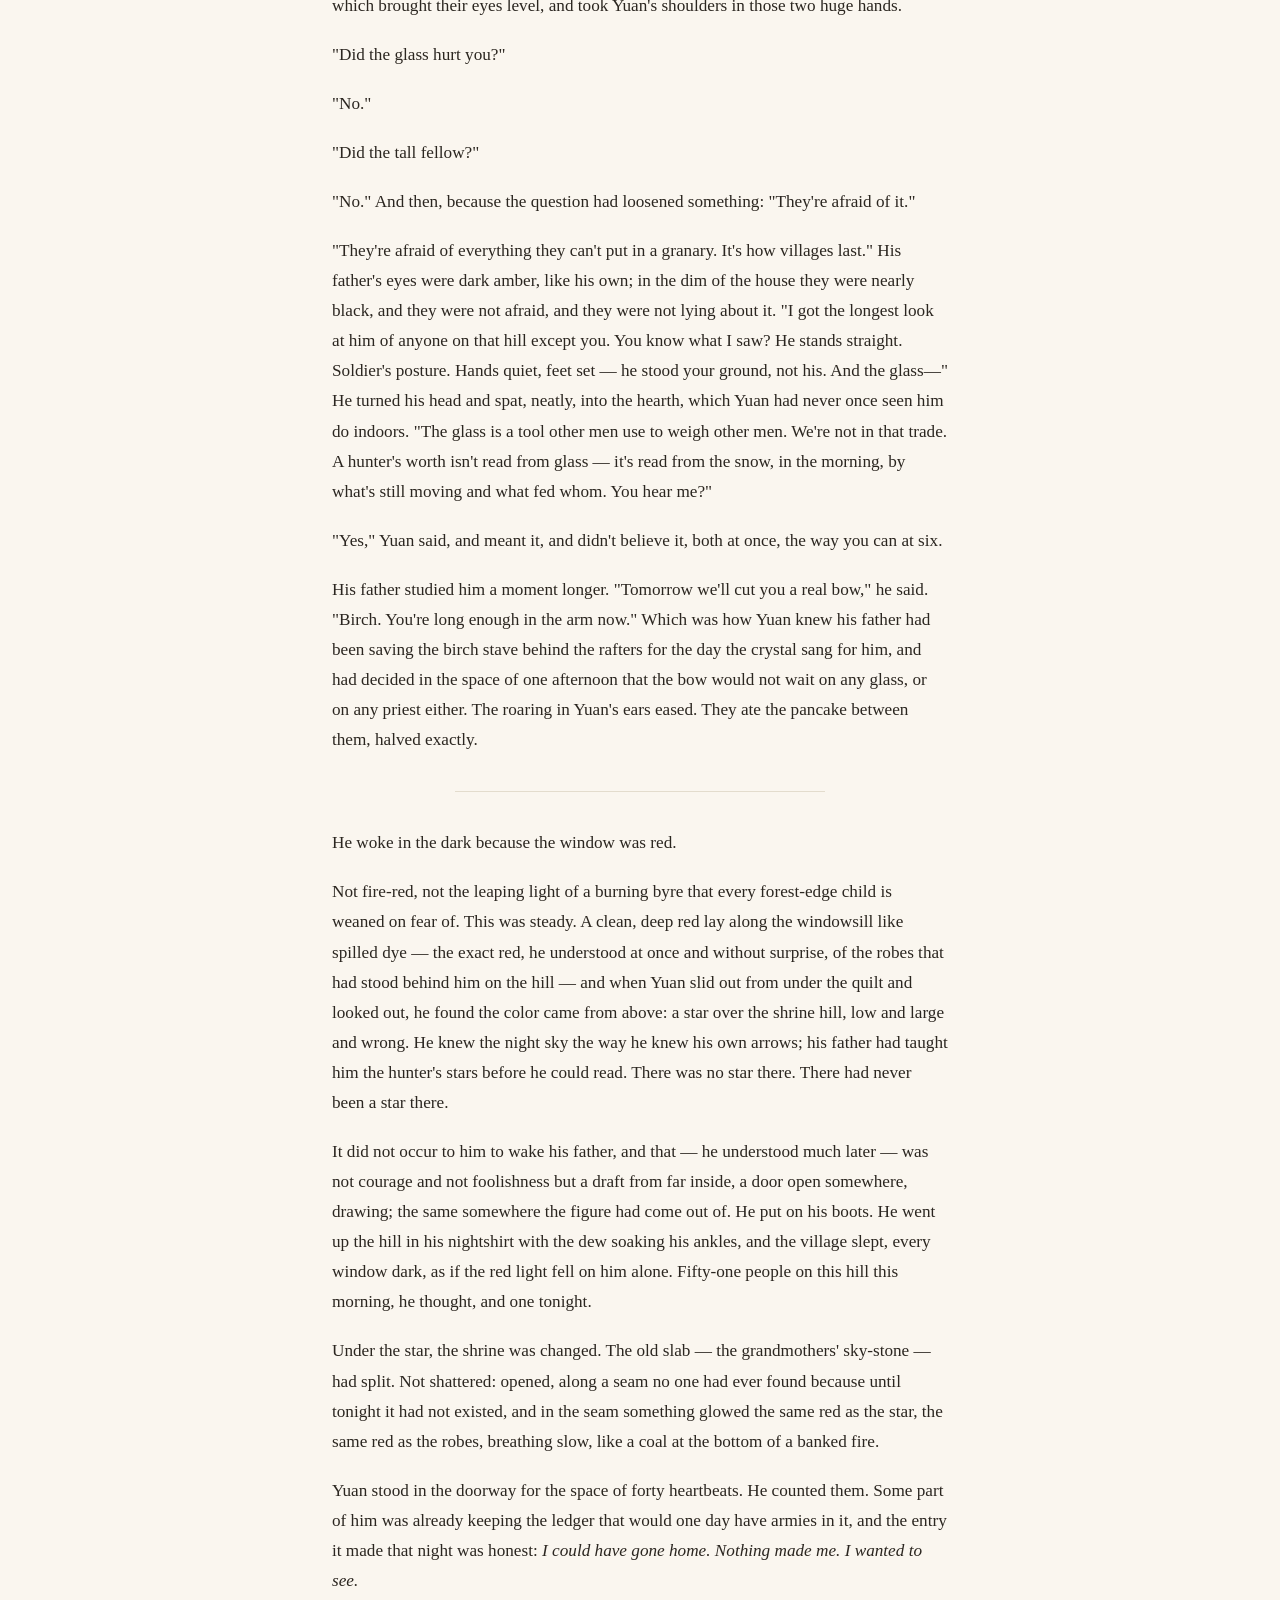
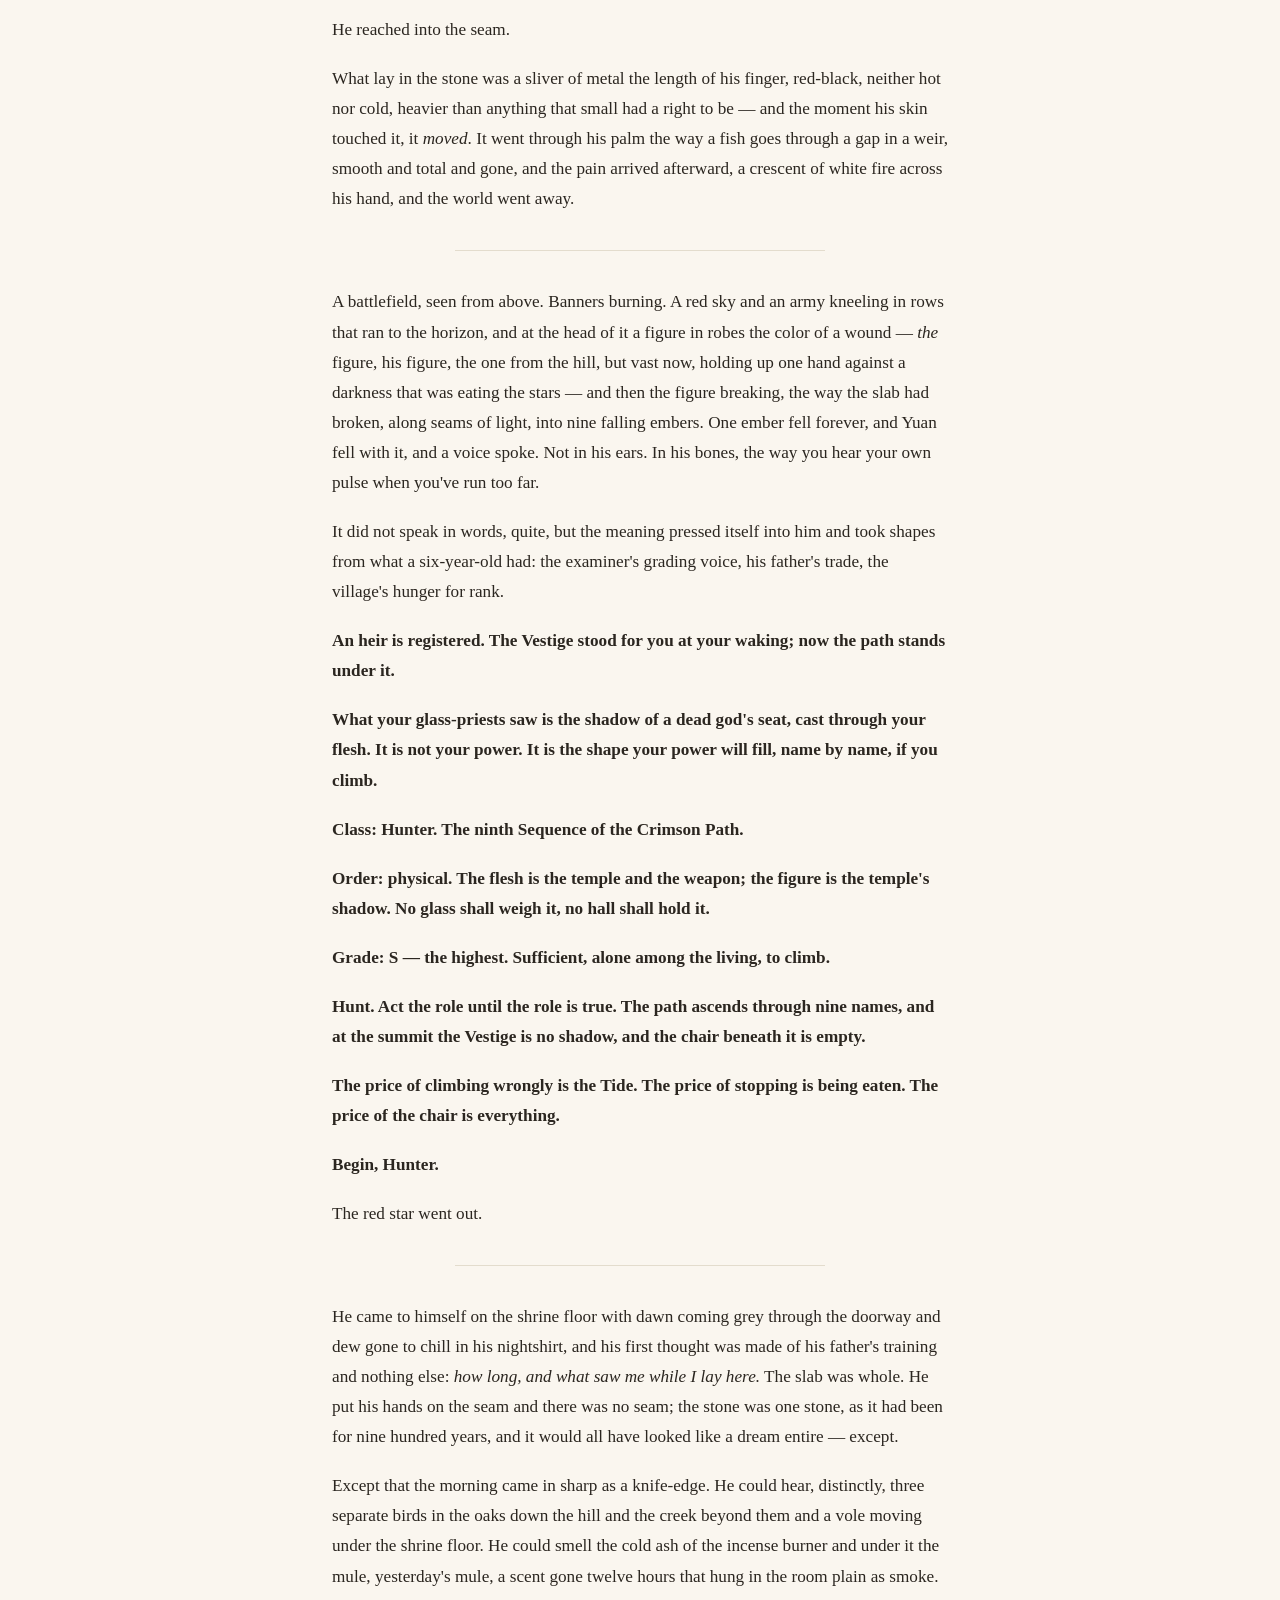
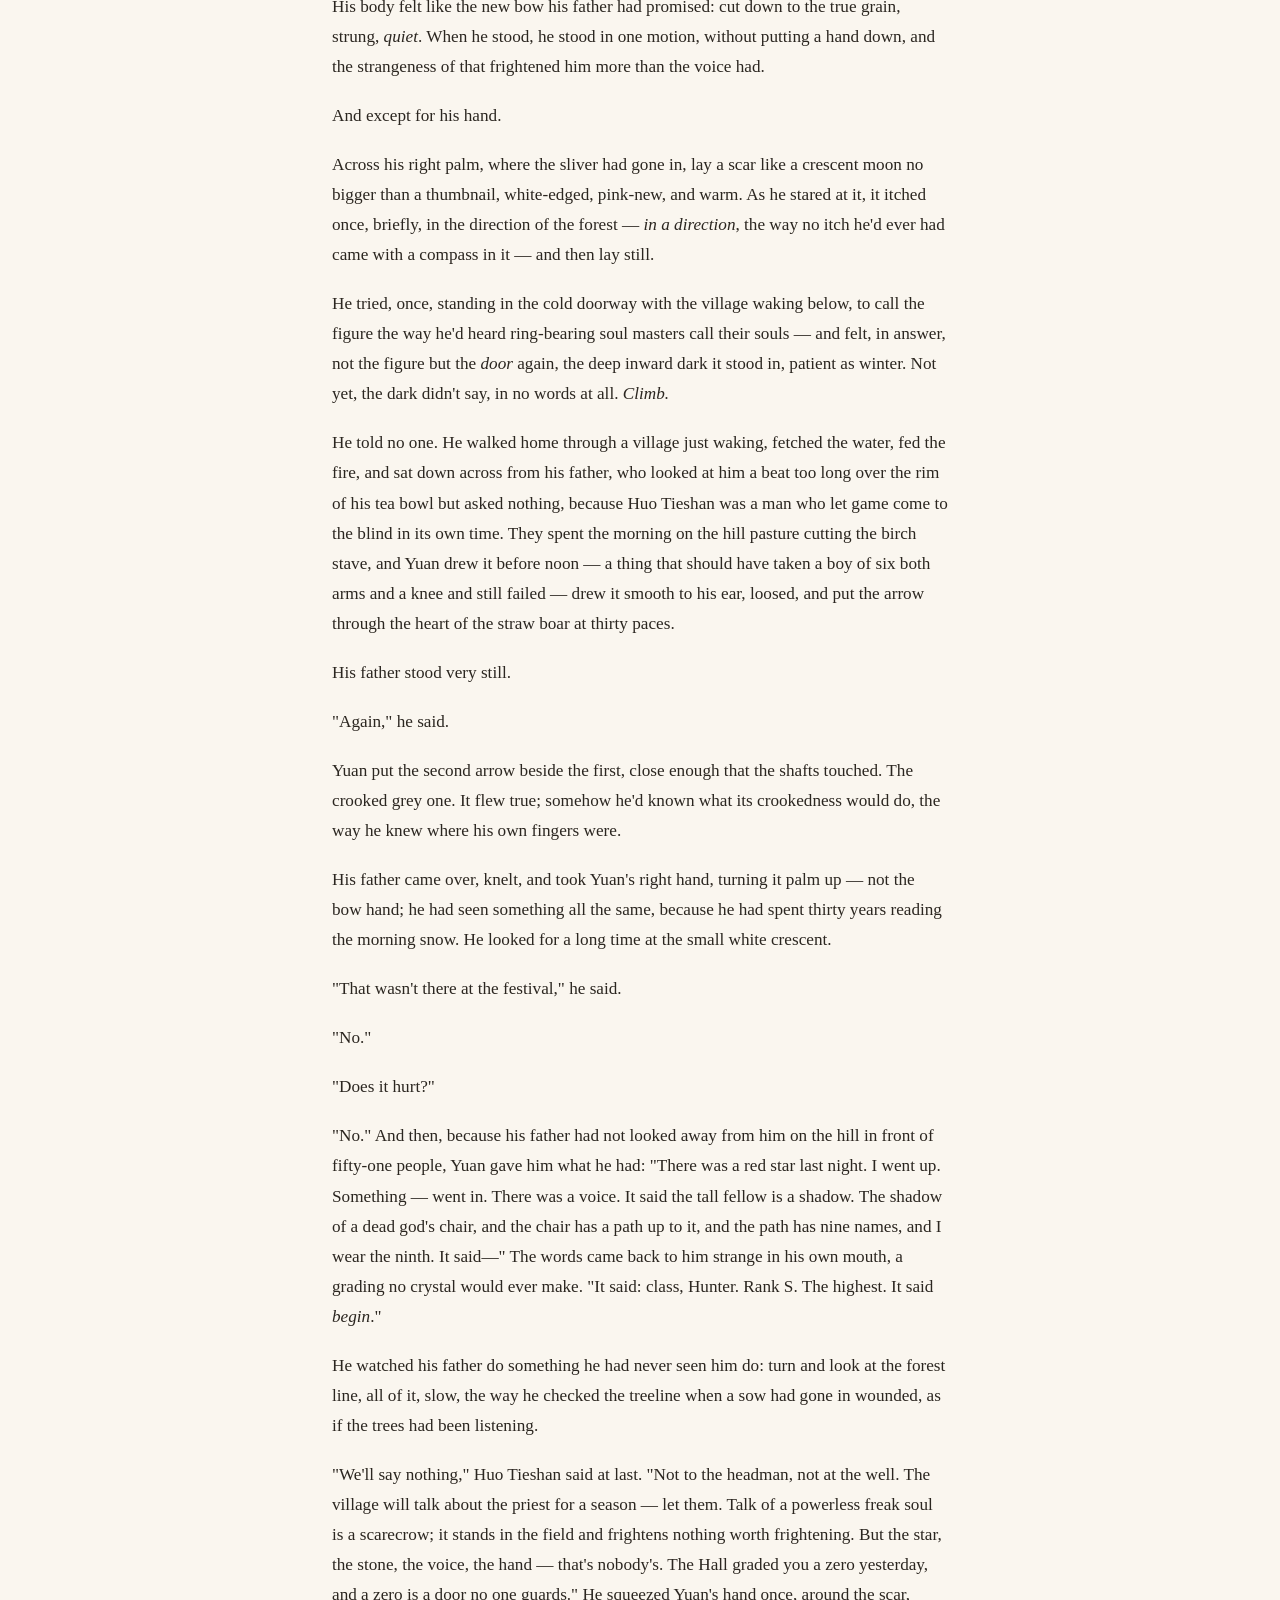
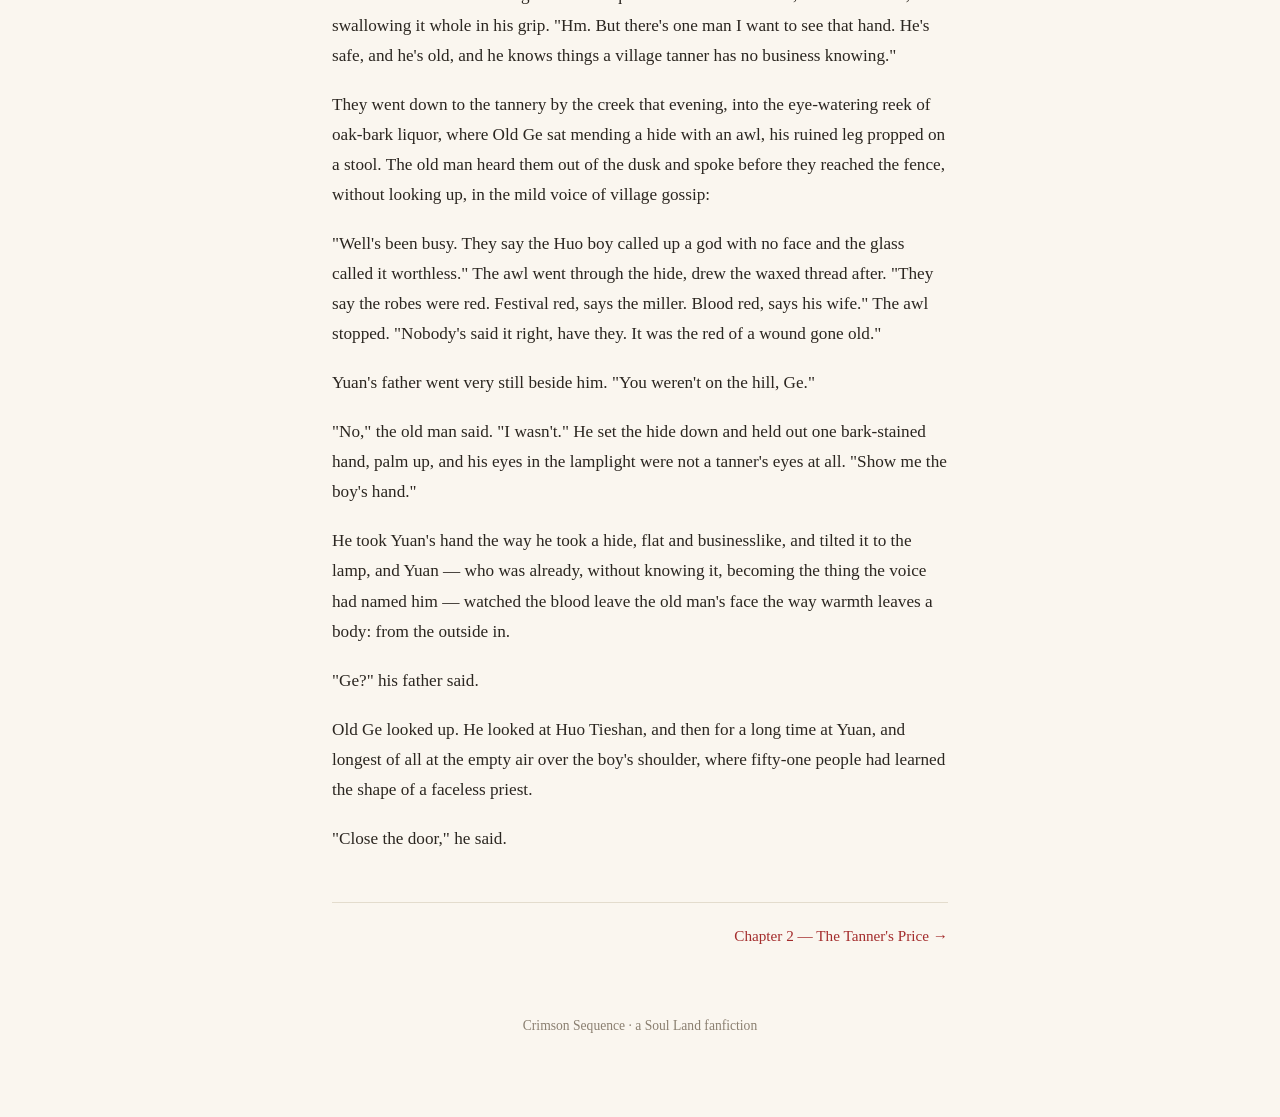
==== commit 43866ede: "Rework premise: the Red Priest is part of the soul manifestation Huo Yuan's awakening now manifests " ====
--- a/docs/chapter-001.html
+++ b/docs/chapter-001.html
@@ -76,44 +76,54 @@
 <p>The hill went up like a festival. Liu Yan's grandfather wept into his beard. Somewhere in the noise the hens panicked and were chased. It took the examiner a while to restore the line, and by the time he did, the sun was properly up and warm and there was only one name left.</p>
 <p>"Huo Yuan."</p>
 <p>Walking forward took eight steps. He counted them. The crystal up close had a flaw in its heart, a little frozen feather of white, and the brass stand was green at the seams. The examiner smelled of mule and chalk dust. None of this is important, his father would say, when you sight a deer you see the deer, not the leaves — but Yuan's eyes had always grabbed everything and let go of nothing, and they did it now while his hand went out and settled on the crystal, which was cold.</p>
-<p>And stayed cold.</p>
-<p>The examiner waited. The hill waited. Inside Yuan something shifted, or didn't — he would spend years afterward trying to remember whether he had felt anything at all in that moment, and the honest answer was: a draft. A door open somewhere, far inside, onto a dark he had no name for. No light. No millstone, no hawk, no hoe.</p>
-<p>"Take your hand off. Wipe it. Try again," the examiner said. Yuan did. The crystal sat there, milky and dumb, the little feather-flaw unchanged.</p>
-<p>"Sometimes the soul wakes late in the day," the examiner said, but he was already writing, and the writing was short. "Stand aside. We'll test once more at the end."</p>
-<p>There was no one after him to be the end. The hill understood that at the same moment Yuan did, and the silence got a texture to it, like wet wool. He went and stood at the side, next to the table with his ears roaring, and looked at his father, who stood with his arms folded and his face as calm as a man watching weather, and who looked back at him steadily and did not look away, which was a thing Yuan kept.</p>
-<p>They tested him once more at the end. The examiner pressed Yuan's whole hand flat with his own, as if more skin might help.</p>
-<p>"No manifestation," the examiner said at last. "And no soul power. Level zero." He hesitated, then said, not unkindly, which somehow made it worse: "It happens. One in ten thousand, the soul is — absent. The boy is healthy otherwise. He can farm."</p>
-<p><em>He can farm.</em> On the way down the hill Yuan heard it travel through the crowd ahead of him, changing shape as it went. <em>No soul at all. The hunter's boy. The one whose mother died. Empty, the crystal said. Tch — and his father so strong, a pity, a pity.</em> Wei Dahu's mother gave him a pancake folded in a leaf, the way you'd give one to a beggar at the door, out of a goodness that had pity baked all through it, and he thanked her politely because his mother was a rule and the rule held, and he carried the pancake at his side all the way home without eating any of it.</p>
+<p>For the space of a breath, nothing. Then the morning dimmed.</p>
+<p>It dimmed the way it dims when a cloud crosses the sun, except there was no cloud, and the dimming had a shape. The warmth went off the back of Yuan's neck, and the hill went quiet in two waves — first the front rows, then the back — and the examiner, looking up from his ledger at whatever now stood behind the boy, rose halfway out of his chair without seeming to notice he'd done it.</p>
+<p>Yuan turned his head and looked up at his own soul.</p>
+<p>It stood the height of a door and a half. It was a figure in robes, and the robes were red — not festival red, not blood fresh from the vein, but the deep tired red of a wound gone old, of embers at the bottom of a banked fire — and they hung from shoulder to ground in folds that did not move with the wind, because the wind went around them. Where a face should have been, the hood held only a dark like the inside of a closed hand. It carried nothing. It reached for nothing. Its hands — gauntleted, or perhaps the gauntlets were the hands — were folded before it in the manner of a priest at a graveside, and it stood at Yuan's back the way his father stood behind him when he drew his first bow: close, still, and entirely certain of its right to be there.</p>
+<p>There was a smell, faint, that Yuan would spend years finding words for: cold incense and hot iron. Ash, and under the ash, the memory of burning.</p>
+<p>One of the hens had come back up the hill. It took a single look and went down again.</p>
+<p>"Beast soul," the examiner said, too fast, to his ledger. Then, looking up, slower: "No. Tool soul? It's — " He came around the table. He walked a full circle around Yuan and the figure, at a radius Yuan noted was the radius of a careful man, and the figure did not turn to track him, and somehow that was worse, and the examiner's circle got wider on the second pass. "An idol," he said at last. "An idol soul. A figure of — some god or other." He laughed, a short startled sound with nothing in it. "Of what, heaven knows. There's no scripture in red. Boy — does it speak? Does it move?"</p>
+<p>"I don't know, honored sir," Yuan said. "It's new."</p>
+<p>A grandmother in the third row made the sign against omens, both hands. He saw it. He saw, in one slow sweep of the crowd that he had not meant to make and could not stop, all of it: the herbalist drawing her daughter back by the shoulder, the headman's mouth gone flat, Wei Dahu staring with his mouth open, fifty-one people in the morning sun and not one of them standing quite as near as they had stood a minute ago. Only his father had not moved. His father had his arms folded and his head tipped a little to one side, studying the figure the way he studied a new dog, and when Yuan's eyes found him he looked back steadily and did not look away, which was a thing Yuan kept.</p>
+<p>"The crystal, boy. The reading." The examiner was back behind his table, voice recovered, pen up. "Hand flat."</p>
+<p>The crystal sat under Yuan's hand, milky and dumb, the little feather-flaw unchanged. No blue. No color at all. The examiner frowned, shook the brass stand, polished the sphere on his sleeve as if the fault might be smudge, and set Yuan's hand back on it, pressing it flat with his own, as if more skin might help.</p>
+<p>"Level zero," he said at last, and the silence behind him got a texture to it, like wet wool. "No soul power. None." He looked from the crystal to the towering, patient, wound-red figure and back, and what crossed his face was the discomfort of a clerk asked to file a thing for which the forms have no box. "It happens," he said, finding the road back to his script and walking it with relief. "Rarely. One in ten thousand — a manifestation with no power behind it. A martial soul with no soul power is a picture of a feast, boy; it'll feed you what a picture feeds you. No power, no rings. No rings, no rank." He wrote, in characters Yuan was too far away to read and would spend years of his life imagining: <em>idol-type tool soul, unidentified; soul power zero.</em> "He's healthy otherwise. He can farm."</p>
+<p>When Yuan lifted his hand from the crystal, the figure went out — not fading, not sinking, but all at once, between blink and blink, the way a candle goes when the snuffer comes down. The sun arrived back on the hill. It found nobody standing within five paces of the hunter's son.</p>
+<p><em>He can farm.</em> On the way down the hill Yuan heard it travel through the crowd ahead of him, changing shape as it went, and the shapes were not the shapes of pity. <em>Did you see its hands. A funeral god, my mother knew the look of them. No power, the glass said — yes, but did you SEE it. The hunter's boy. The one whose mother died. Ghost-priest. Ill-starred.</em> Wei Dahu's mother gave him a pancake folded in a leaf at the foot of the hill, the way you'd give one to a beggar at the door — out of a goodness that had pity baked all through it, and under the pity, fear, because she gave it at arm's length and her eyes went once, quickly, over his shoulder, to the empty air where the figure had stood. He thanked her politely, because his mother was a rule and the rule held, and he carried the pancake at his side all the way home without eating any of it.</p>
 <p>His father said nothing until they were inside with the door shut. Then he crouched, which brought their eyes level, and took Yuan's shoulders in those two huge hands.</p>
 <p>"Did the glass hurt you?"</p>
 <p>"No."</p>
-<p>"Did it feed you, ever? Sharpen a knife? Track a sow with young so you'd know to let her by?" His father's eyes were dark amber, like his own; in the dim of the house they were nearly black. "It's a tool other men use to weigh other men. We're not in that trade. A hunter's worth isn't read from glass — it's read from the snow, in the morning, by what's still moving and what fed whom. You hear me?"</p>
+<p>"Did the tall fellow?"</p>
+<p>"No." And then, because the question had loosened something: "They're afraid of it."</p>
+<p>"They're afraid of everything they can't put in a granary. It's how villages last." His father's eyes were dark amber, like his own; in the dim of the house they were nearly black, and they were not afraid, and they were not lying about it. "I got the longest look at him of anyone on that hill except you. You know what I saw? He stands straight. Soldier's posture. Hands quiet, feet set — he stood your ground, not his. And the glass—" He turned his head and spat, neatly, into the hearth, which Yuan had never once seen him do indoors. "The glass is a tool other men use to weigh other men. We're not in that trade. A hunter's worth isn't read from glass — it's read from the snow, in the morning, by what's still moving and what fed whom. You hear me?"</p>
 <p>"Yes," Yuan said, and meant it, and didn't believe it, both at once, the way you can at six.</p>
-<p>His father studied him a moment longer. "Tomorrow we'll cut you a real bow," he said. "Birch. You're long enough in the arm now." Which was how Yuan knew his father had been saving the birch stave behind the rafters for the day the crystal sang for him, and had decided in the space of one afternoon that the bow would not wait on any glass. The roaring in his ears eased. They ate the pancake between them, halved exactly.</p>
+<p>His father studied him a moment longer. "Tomorrow we'll cut you a real bow," he said. "Birch. You're long enough in the arm now." Which was how Yuan knew his father had been saving the birch stave behind the rafters for the day the crystal sang for him, and had decided in the space of one afternoon that the bow would not wait on any glass, or on any priest either. The roaring in Yuan's ears eased. They ate the pancake between them, halved exactly.</p>
 <hr>
 <p>He woke in the dark because the window was red.</p>
-<p>Not fire-red, not the leaping light of a burning byre that every forest-edge child is weaned on fear of. This was steady. A clean, deep red lay along the windowsill like spilled dye, and when Yuan slid out from under the quilt and looked out, he found the color came from above — a star over the shrine hill, low and large and wrong. He knew the night sky the way he knew his own arrows; his father had taught him the hunter's stars before he could read. There was no star there. There had never been a star there.</p>
-<p>It did not occur to him to wake his father, and that — he understood much later — was not courage and not foolishness but the door again, the draft from far inside, drawing. He put on his boots. He went up the hill in his nightshirt with the dew soaking his ankles, and the village slept, every window dark, as if the red light fell on him alone. Fifty-one people on this hill in the morning, he thought, and one tonight.</p>
-<p>Under the star, the shrine was changed. The old slab — the grandmothers' sky-stone — had split. Not shattered: opened, along a seam no one had ever found because until tonight it had not existed, and in the seam something glowed the same red as the star, breathing slow, like a coal at the bottom of a banked fire.</p>
+<p>Not fire-red, not the leaping light of a burning byre that every forest-edge child is weaned on fear of. This was steady. A clean, deep red lay along the windowsill like spilled dye — the exact red, he understood at once and without surprise, of the robes that had stood behind him on the hill — and when Yuan slid out from under the quilt and looked out, he found the color came from above: a star over the shrine hill, low and large and wrong. He knew the night sky the way he knew his own arrows; his father had taught him the hunter's stars before he could read. There was no star there. There had never been a star there.</p>
+<p>It did not occur to him to wake his father, and that — he understood much later — was not courage and not foolishness but a draft from far inside, a door open somewhere, drawing; the same somewhere the figure had come out of. He put on his boots. He went up the hill in his nightshirt with the dew soaking his ankles, and the village slept, every window dark, as if the red light fell on him alone. Fifty-one people on this hill this morning, he thought, and one tonight.</p>
+<p>Under the star, the shrine was changed. The old slab — the grandmothers' sky-stone — had split. Not shattered: opened, along a seam no one had ever found because until tonight it had not existed, and in the seam something glowed the same red as the star, the same red as the robes, breathing slow, like a coal at the bottom of a banked fire.</p>
 <p>Yuan stood in the doorway for the space of forty heartbeats. He counted them. Some part of him was already keeping the ledger that would one day have armies in it, and the entry it made that night was honest: <em>I could have gone home. Nothing made me. I wanted to see.</em></p>
 <p>He reached into the seam.</p>
 <p>What lay in the stone was a sliver of metal the length of his finger, red-black, neither hot nor cold, heavier than anything that small had a right to be — and the moment his skin touched it, it <em>moved</em>. It went through his palm the way a fish goes through a gap in a weir, smooth and total and gone, and the pain arrived afterward, a crescent of white fire across his hand, and the world went away.</p>
 <hr>
-<p>A battlefield, seen from above. Banners burning. A red sky and an army kneeling in rows that ran to the horizon, and at the head of it a figure in robes the color of a wound, holding up one hand against a darkness that was eating the stars — and then the figure breaking, the way the slab had broken, along seams of light, into nine falling embers. One ember fell forever, and Yuan fell with it, and a voice spoke. Not in his ears. In his bones, the way you hear your own pulse when you've run too far.</p>
+<p>A battlefield, seen from above. Banners burning. A red sky and an army kneeling in rows that ran to the horizon, and at the head of it a figure in robes the color of a wound — <em>the</em> figure, his figure, the one from the hill, but vast now, holding up one hand against a darkness that was eating the stars — and then the figure breaking, the way the slab had broken, along seams of light, into nine falling embers. One ember fell forever, and Yuan fell with it, and a voice spoke. Not in his ears. In his bones, the way you hear your own pulse when you've run too far.</p>
 <p>It did not speak in words, quite, but the meaning pressed itself into him and took shapes from what a six-year-old had: the examiner's grading voice, his father's trade, the village's hunger for rank.</p>
-<p><strong>An heir is registered.</strong></p>
+<p><strong>An heir is registered. The Vestige stood for you at your waking; now the path stands under it.</strong></p>
+<p><strong>What your glass-priests saw is the shadow of a dead god's seat, cast through your flesh. It is not your power. It is the shape your power will fill, name by name, if you climb.</strong></p>
 <p><strong>Class: Hunter. The ninth Sequence of the Crimson Path.</strong></p>
-<p><strong>Order: physical. The flesh is the temple and the weapon; no glass shall read it, no hall shall hold it.</strong></p>
+<p><strong>Order: physical. The flesh is the temple and the weapon; the figure is the temple's shadow. No glass shall weigh it, no hall shall hold it.</strong></p>
 <p><strong>Grade: S — the highest. Sufficient, alone among the living, to climb.</strong></p>
-<p><strong>Hunt. Act the role until the role is true. The path ascends through nine names, and at the summit sits a dead god's empty chair.</strong></p>
+<p><strong>Hunt. Act the role until the role is true. The path ascends through nine names, and at the summit the Vestige is no shadow, and the chair beneath it is empty.</strong></p>
 <p><strong>The price of climbing wrongly is the Tide. The price of stopping is being eaten. The price of the chair is everything.</strong></p>
 <p><strong>Begin, Hunter.</strong></p>
 <p>The red star went out.</p>
 <hr>
-<p>He came to himself on the shrine floor with dawn coming grey through the doorway and dew gone to chill in his nightshirt, and his first thought was made of his father's training and nothing else: <em>how long, and what saw me while I lay here.</em> The slab was whole. He put his hands on the seam and there was no seam; the stone was one stone, as it had been for nine hundred years, and would have looked like a dream entire — except.</p>
+<p>He came to himself on the shrine floor with dawn coming grey through the doorway and dew gone to chill in his nightshirt, and his first thought was made of his father's training and nothing else: <em>how long, and what saw me while I lay here.</em> The slab was whole. He put his hands on the seam and there was no seam; the stone was one stone, as it had been for nine hundred years, and it would all have looked like a dream entire — except.</p>
 <p>Except that the morning came in sharp as a knife-edge. He could hear, distinctly, three separate birds in the oaks down the hill and the creek beyond them and a vole moving under the shrine floor. He could smell the cold ash of the incense burner and under it the mule, yesterday's mule, a scent gone twelve hours that hung in the room plain as smoke. His body felt like the new bow his father had promised: cut down to the true grain, strung, <em>quiet</em>. When he stood, he stood in one motion, without putting a hand down, and the strangeness of that frightened him more than the voice had.</p>
 <p>And except for his hand.</p>
 <p>Across his right palm, where the sliver had gone in, lay a scar like a crescent moon no bigger than a thumbnail, white-edged, pink-new, and warm. As he stared at it, it itched once, briefly, in the direction of the forest — <em>in a direction</em>, the way no itch he'd ever had came with a compass in it — and then lay still.</p>
+<p>He tried, once, standing in the cold doorway with the village waking below, to call the figure the way he'd heard ring-bearing soul masters call their souls — and felt, in answer, not the figure but the <em>door</em> again, the deep inward dark it stood in, patient as winter. Not yet, the dark didn't say, in no words at all. <em>Climb.</em></p>
 <p>He told no one. He walked home through a village just waking, fetched the water, fed the fire, and sat down across from his father, who looked at him a beat too long over the rim of his tea bowl but asked nothing, because Huo Tieshan was a man who let game come to the blind in its own time. They spent the morning on the hill pasture cutting the birch stave, and Yuan drew it before noon — a thing that should have taken a boy of six both arms and a knee and still failed — drew it smooth to his ear, loosed, and put the arrow through the heart of the straw boar at thirty paces.</p>
 <p>His father stood very still.</p>
 <p>"Again," he said.</p>
@@ -122,13 +132,16 @@
 <p>"That wasn't there at the festival," he said.</p>
 <p>"No."</p>
 <p>"Does it hurt?"</p>
-<p>"No." And then, because his father had not looked away from him on the hill in front of fifty-one people, Yuan gave him what he had: "There was a red star last night. I went up. Something — went in. There was a voice. It said—" The words came back to him strange in his own mouth, a grading the examiner's crystal would never make. "It said I was a hunter. Rank S. It said <em>begin</em>."</p>
+<p>"No." And then, because his father had not looked away from him on the hill in front of fifty-one people, Yuan gave him what he had: "There was a red star last night. I went up. Something — went in. There was a voice. It said the tall fellow is a shadow. The shadow of a dead god's chair, and the chair has a path up to it, and the path has nine names, and I wear the ninth. It said—" The words came back to him strange in his own mouth, a grading no crystal would ever make. "It said: class, Hunter. Rank S. The highest. It said <em>begin</em>."</p>
 <p>He watched his father do something he had never seen him do: turn and look at the forest line, all of it, slow, the way he checked the treeline when a sow had gone in wounded, as if the trees had been listening.</p>
-<p>"We'll say nothing," Huo Tieshan said at last. "Not to the headman, not at the well. Whatever it is — the Hall graded you a zero yesterday, and a zero is a door no one guards." He squeezed Yuan's hand once, around the scar, swallowing it whole in his grip. "Hm. But there's one man I want to see that hand. He's safe, and he's old, and he knows things a village tanner has no business knowing."</p>
-<p>They went down to the tannery by the creek that evening, into the eye-watering reek of oak-bark liquor, where Old Ge sat mending a hide with an awl, his ruined leg propped on a stool. The old man took Yuan's hand the way he took a hide, flat and businesslike, and tilted it to the lamp.</p>
-<p>The awl stopped. Everything about him stopped — and Yuan, who was already, without knowing it, becoming the thing the voice had named him, watched the blood leave the old man's face the way warmth leaves a body: from the outside in.</p>
+<p>"We'll say nothing," Huo Tieshan said at last. "Not to the headman, not at the well. The village will talk about the priest for a season — let them. Talk of a powerless freak soul is a scarecrow; it stands in the field and frightens nothing worth frightening. But the star, the stone, the voice, the hand — that's nobody's. The Hall graded you a zero yesterday, and a zero is a door no one guards." He squeezed Yuan's hand once, around the scar, swallowing it whole in his grip. "Hm. But there's one man I want to see that hand. He's safe, and he's old, and he knows things a village tanner has no business knowing."</p>
+<p>They went down to the tannery by the creek that evening, into the eye-watering reek of oak-bark liquor, where Old Ge sat mending a hide with an awl, his ruined leg propped on a stool. The old man heard them out of the dusk and spoke before they reached the fence, without looking up, in the mild voice of village gossip:</p>
+<p>"Well's been busy. They say the Huo boy called up a god with no face and the glass called it worthless." The awl went through the hide, drew the waxed thread after. "They say the robes were red. Festival red, says the miller. Blood red, says his wife." The awl stopped. "Nobody's said it right, have they. It was the red of a wound gone old."</p>
+<p>Yuan's father went very still beside him. "You weren't on the hill, Ge."</p>
+<p>"No," the old man said. "I wasn't." He set the hide down and held out one bark-stained hand, palm up, and his eyes in the lamplight were not a tanner's eyes at all. "Show me the boy's hand."</p>
+<p>He took Yuan's hand the way he took a hide, flat and businesslike, and tilted it to the lamp, and Yuan — who was already, without knowing it, becoming the thing the voice had named him — watched the blood leave the old man's face the way warmth leaves a body: from the outside in.</p>
 <p>"Ge?" his father said.</p>
-<p>Old Ge looked up. He looked at Huo Tieshan, and then for a long time at Yuan, and his eyes were not a tanner's eyes at all.</p>
+<p>Old Ge looked up. He looked at Huo Tieshan, and then for a long time at Yuan, and longest of all at the empty air over the boy's shoulder, where fifty-one people had learned the shape of a faceless priest.</p>
 <p>"Close the door," he said.</p>
 <nav class="pager"><span></span><a href="chapter-002.html">Chapter 2 — The Tanner's Price &rarr;</a></nav>
 <footer>Crimson Sequence · a Soul Land fanfiction</footer>
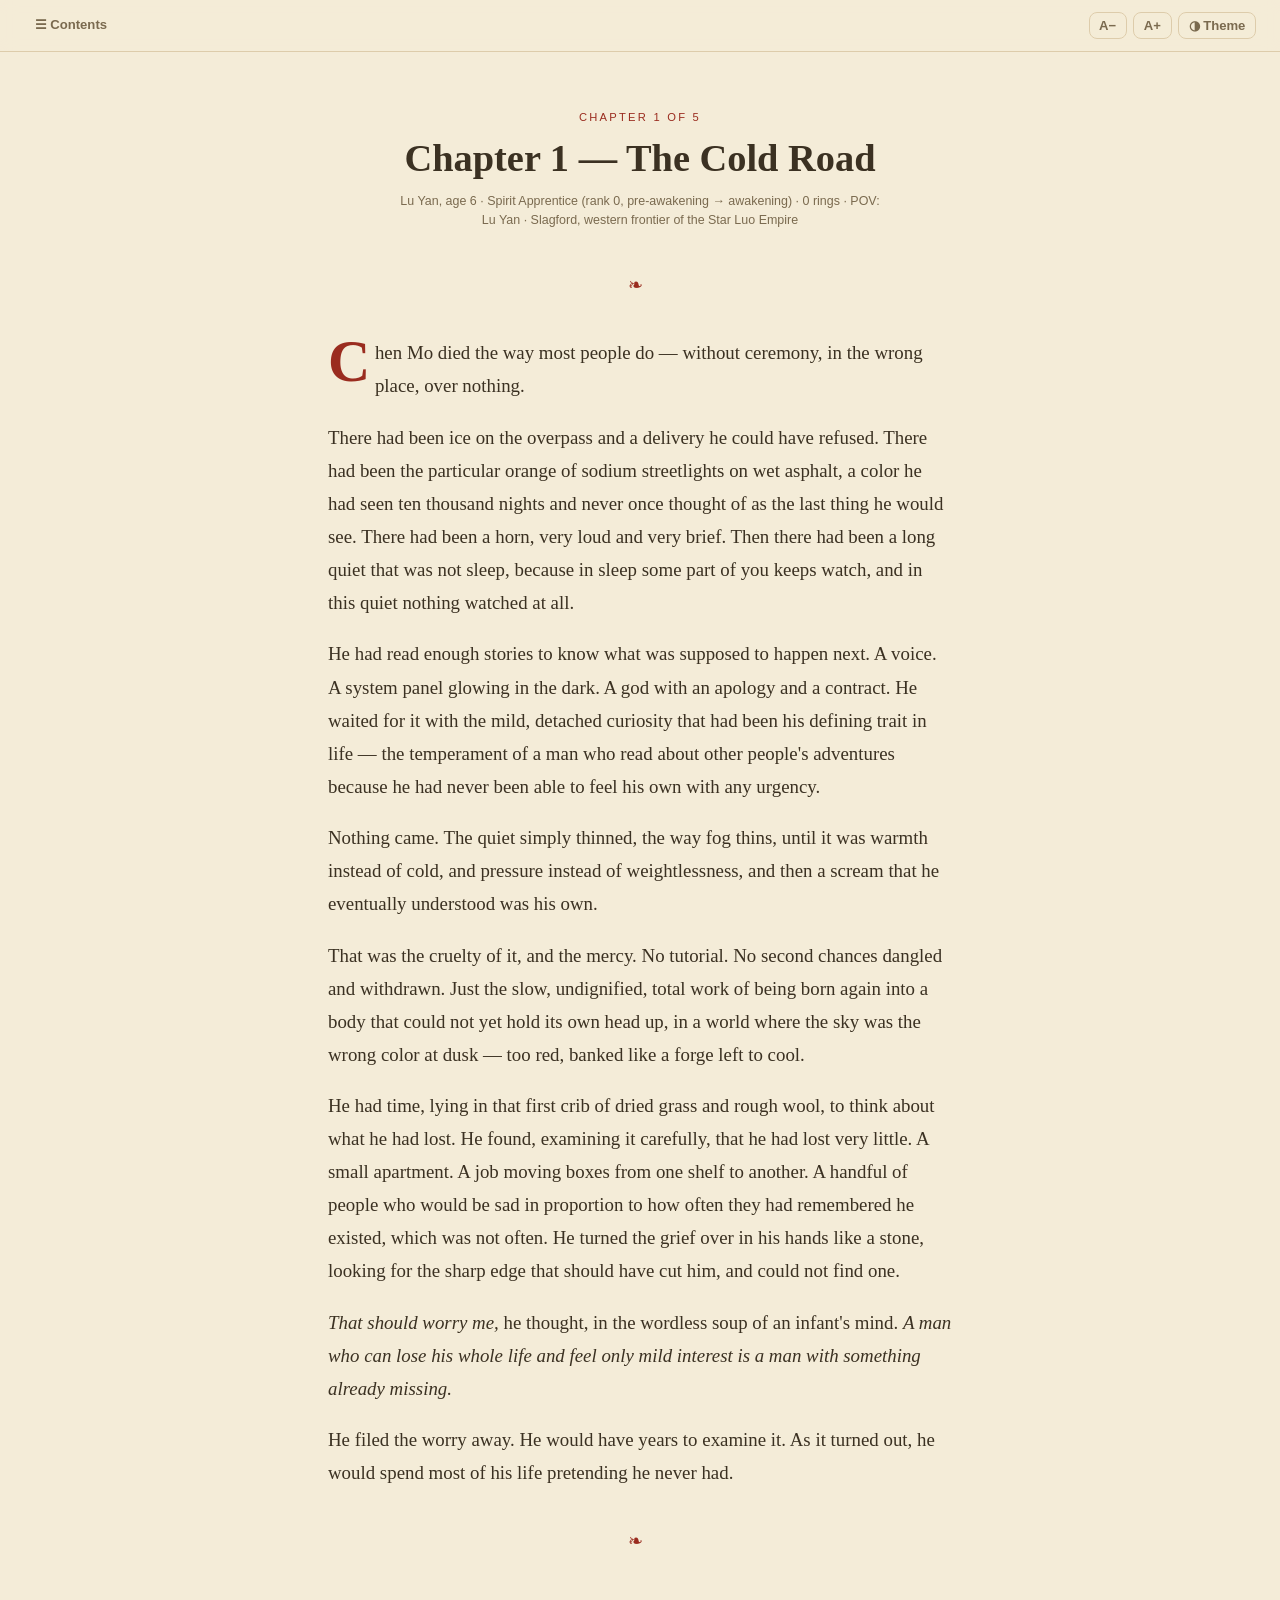
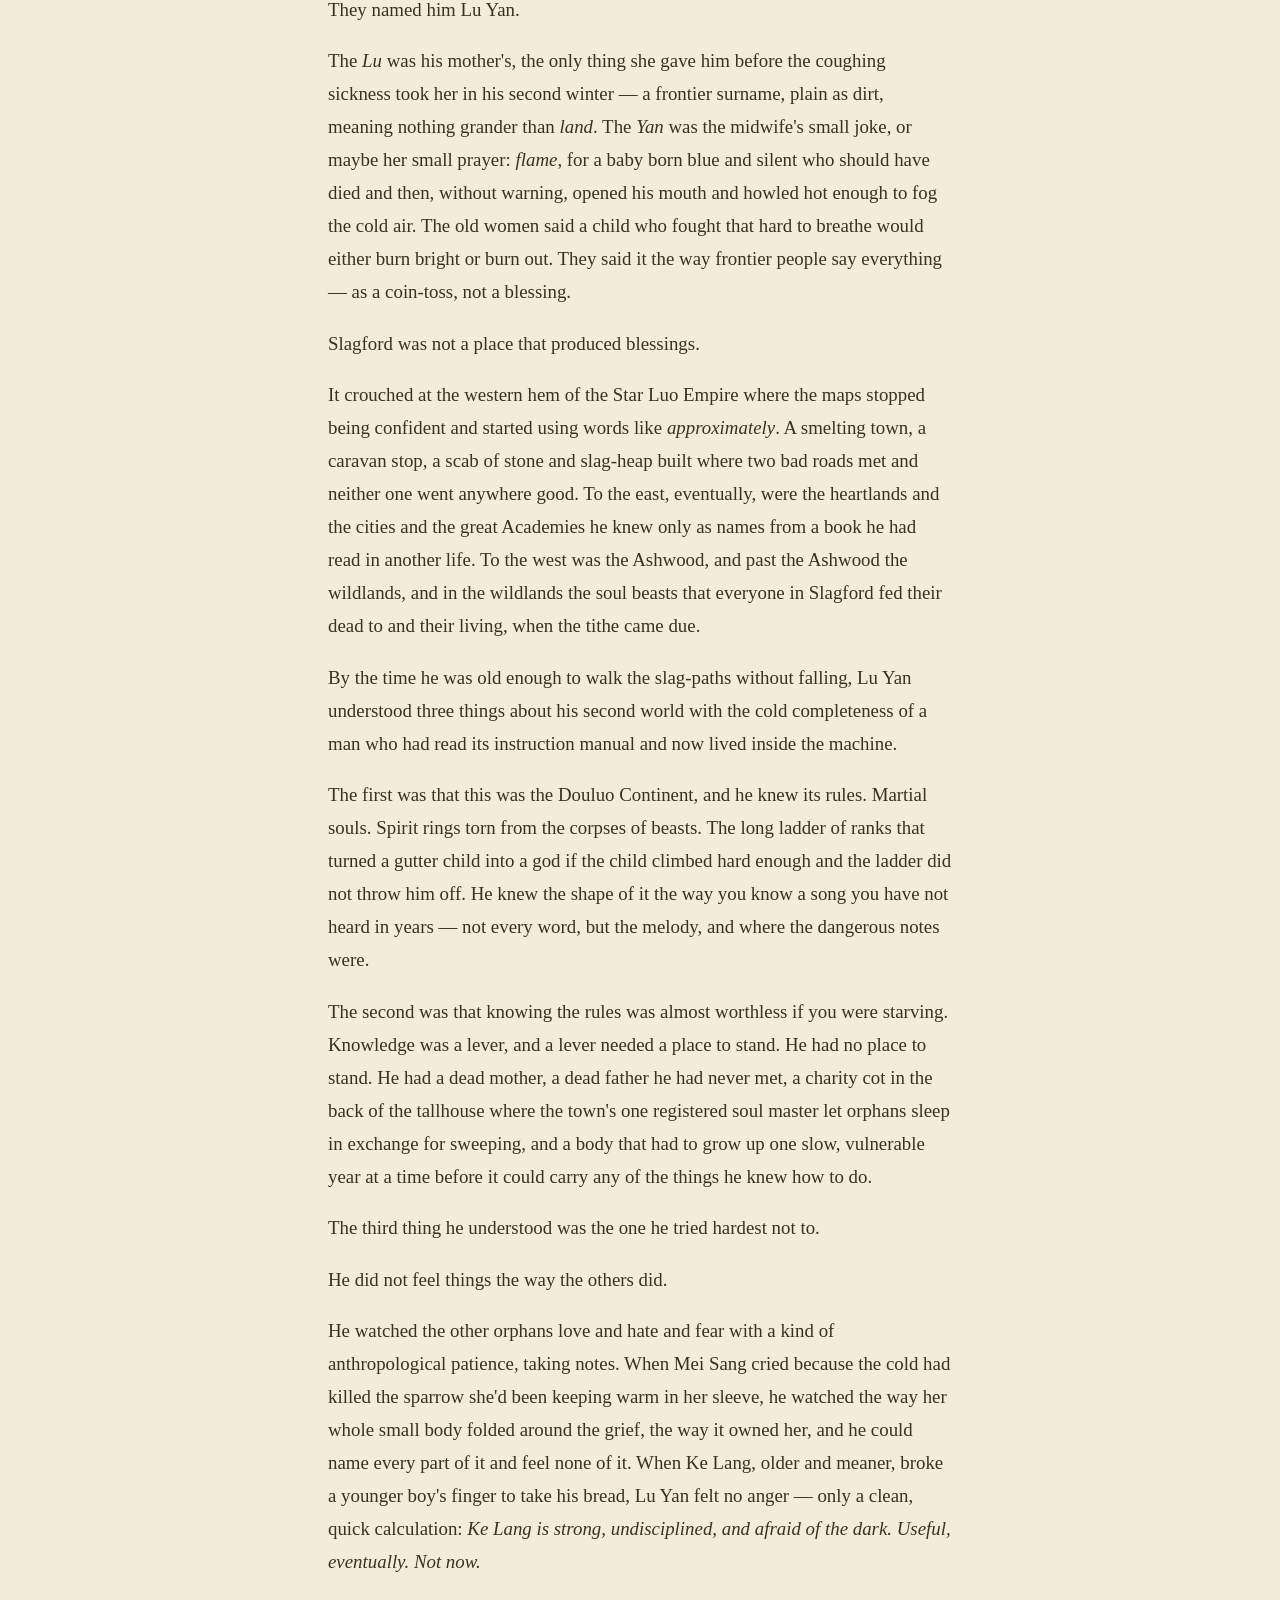
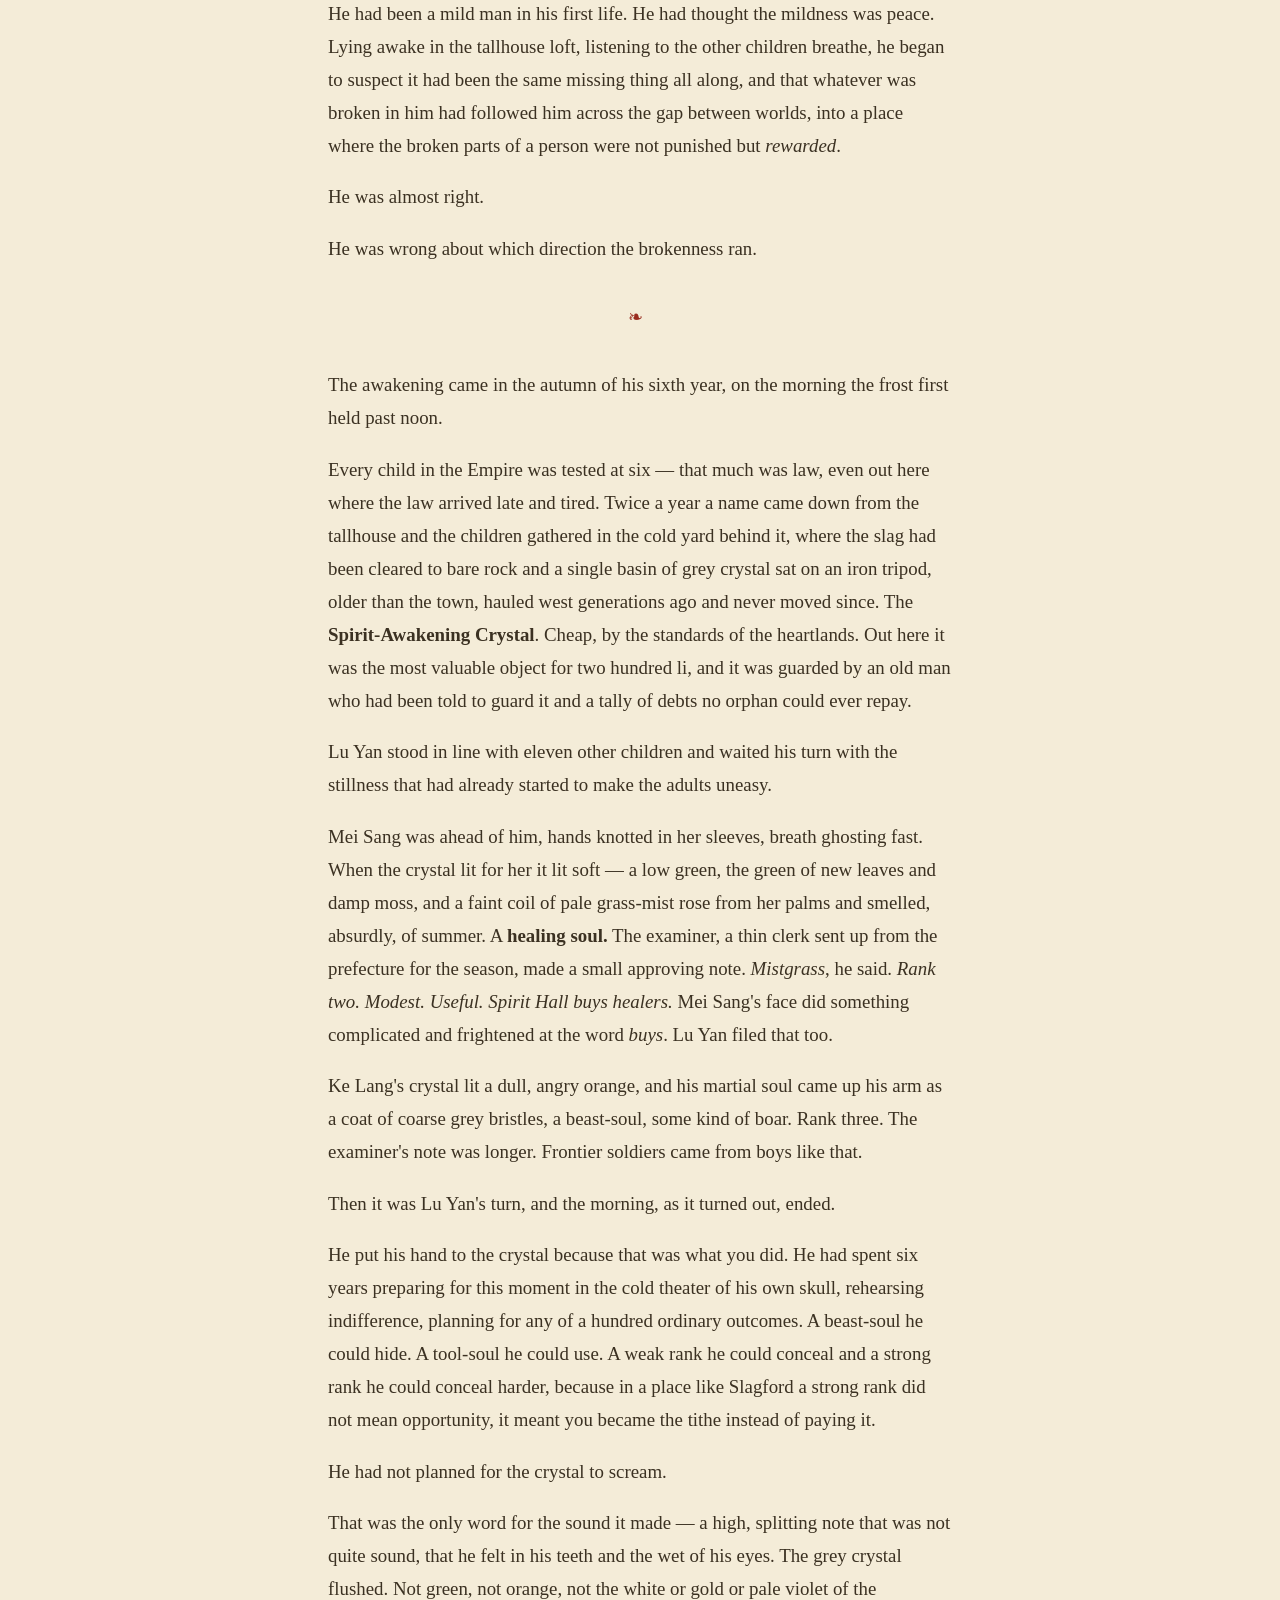
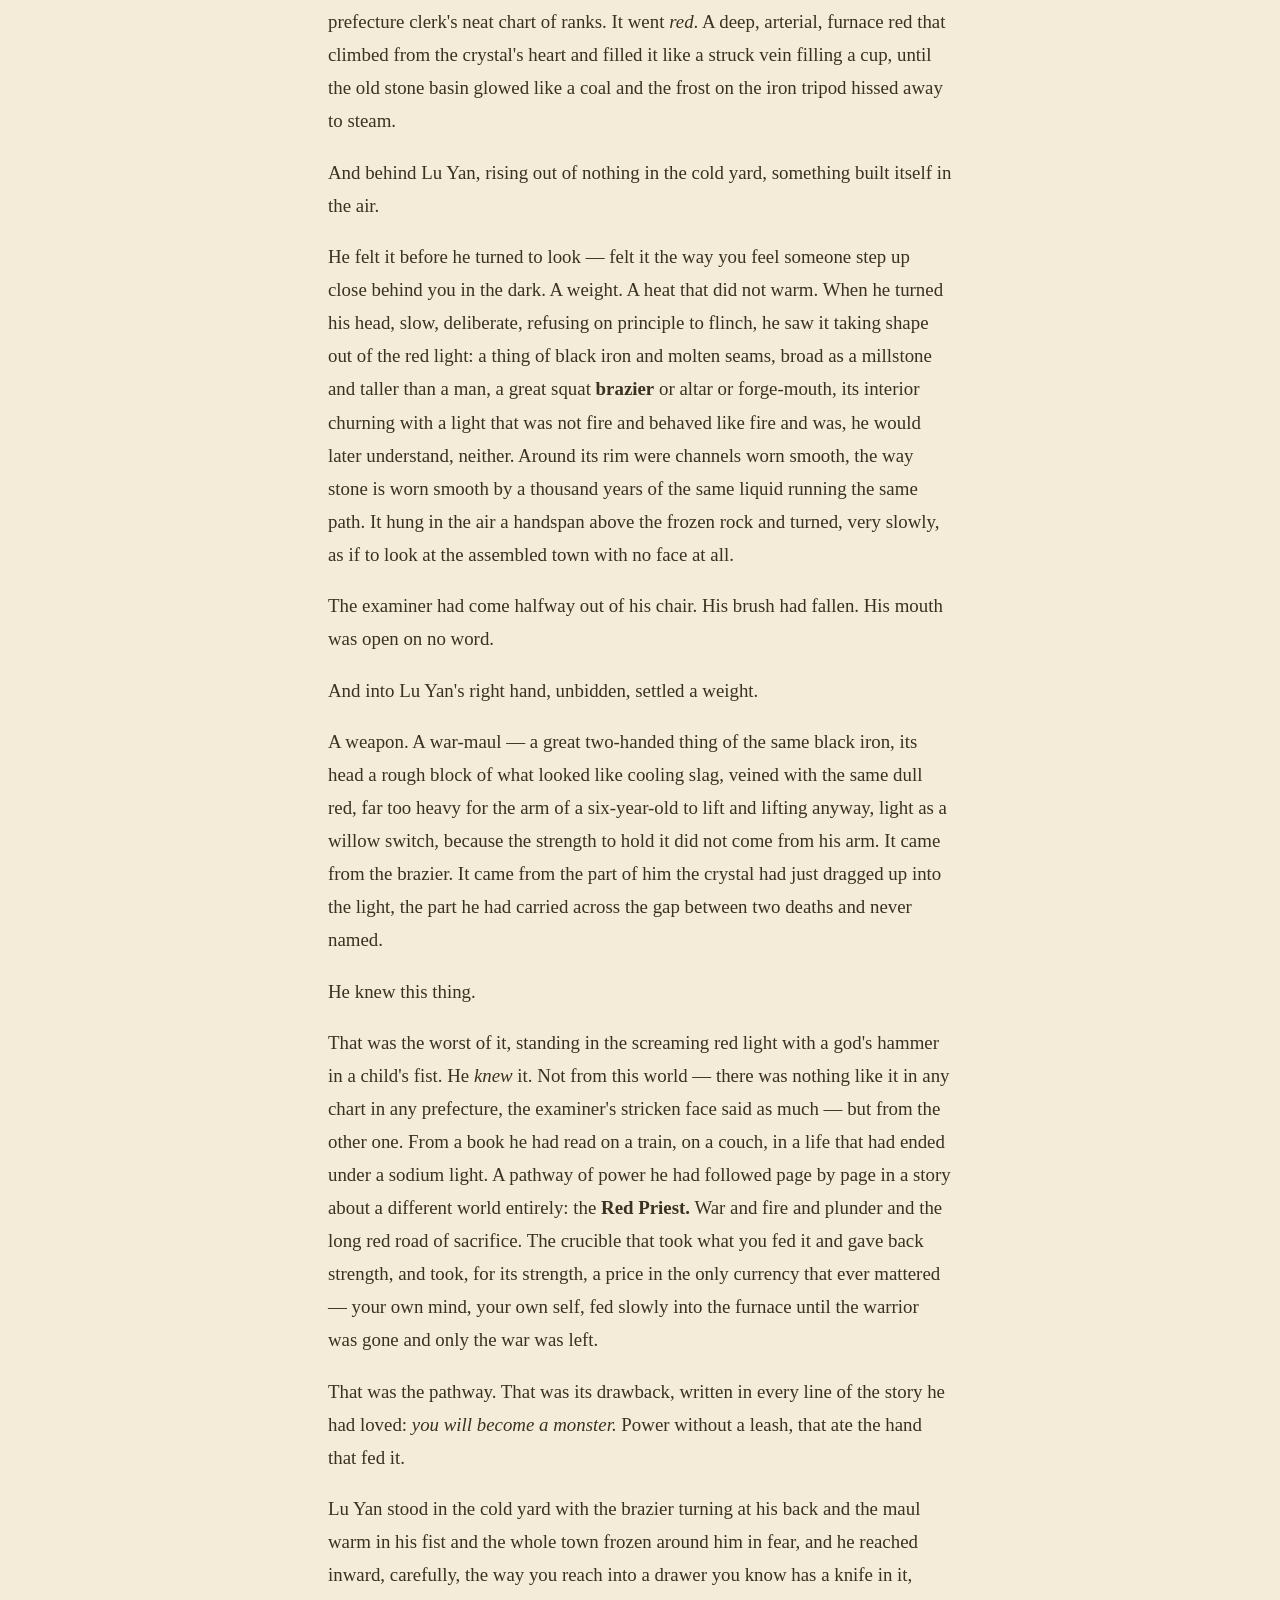
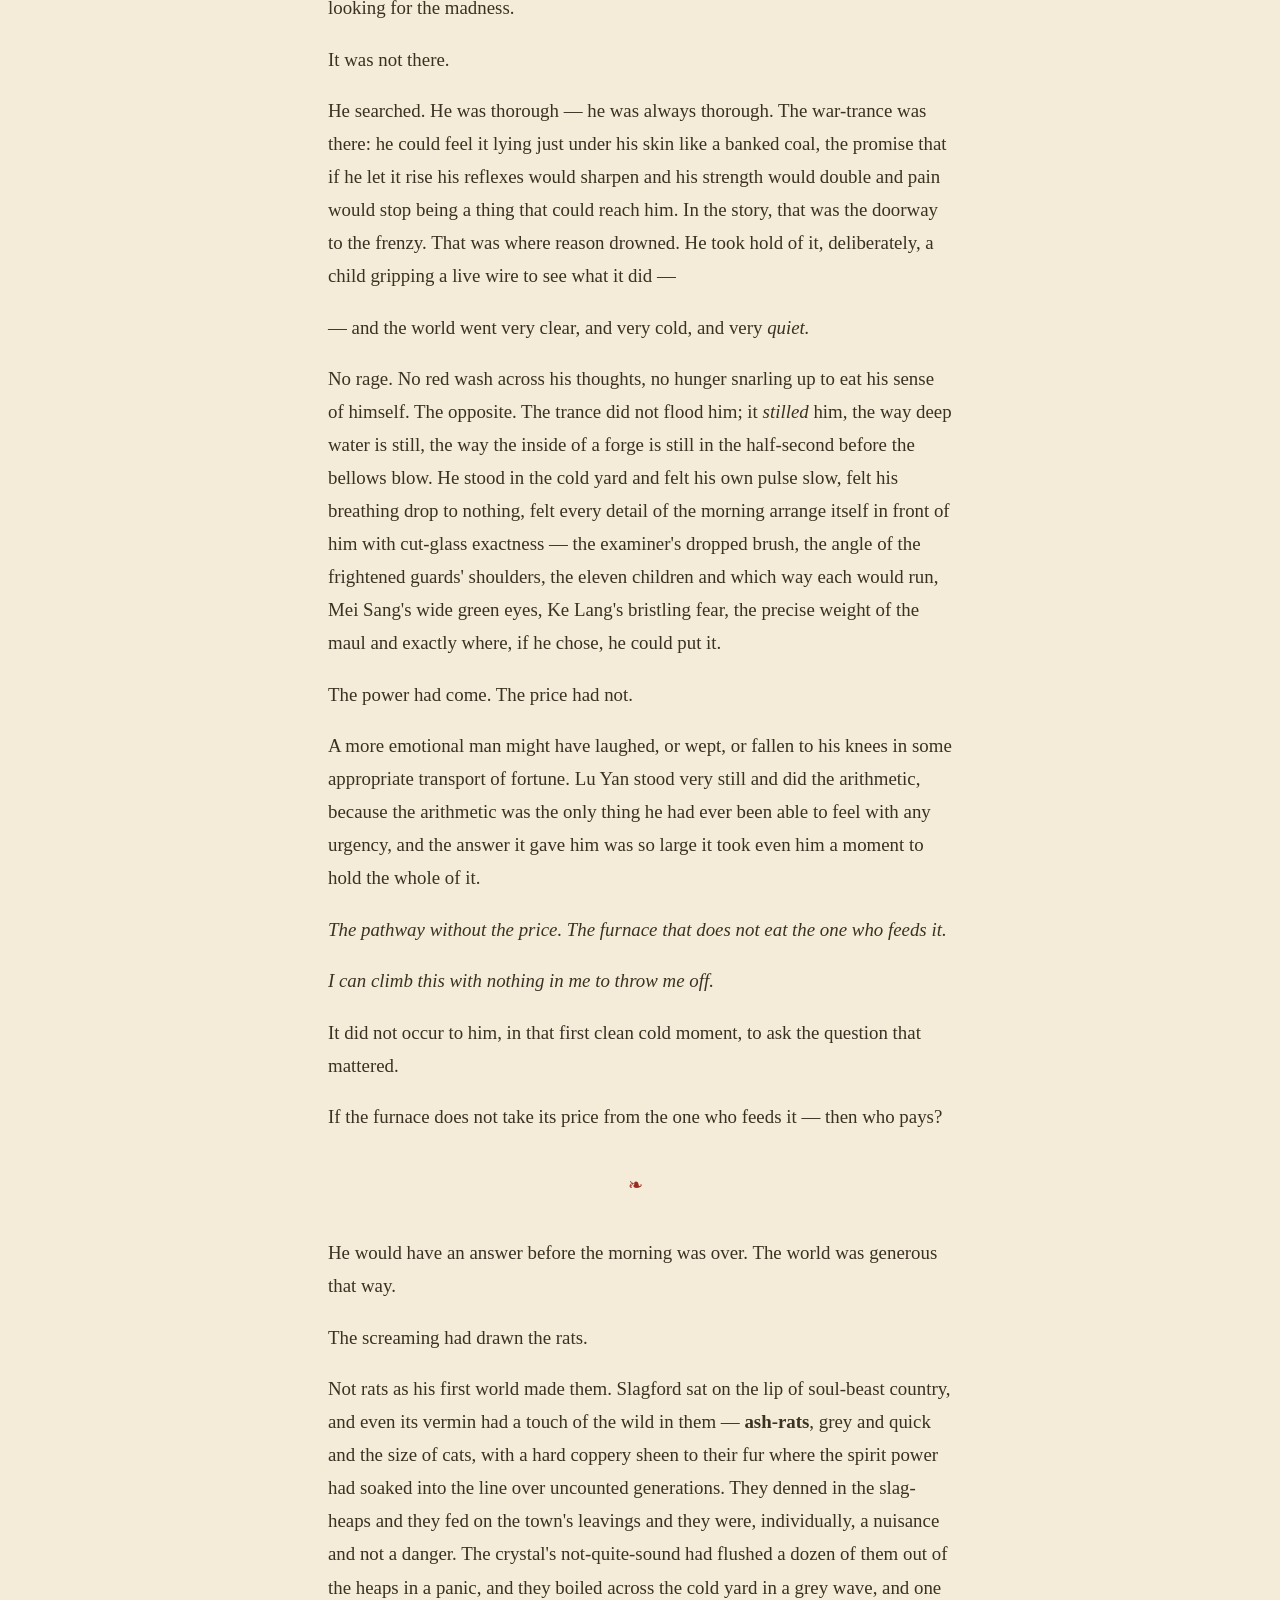
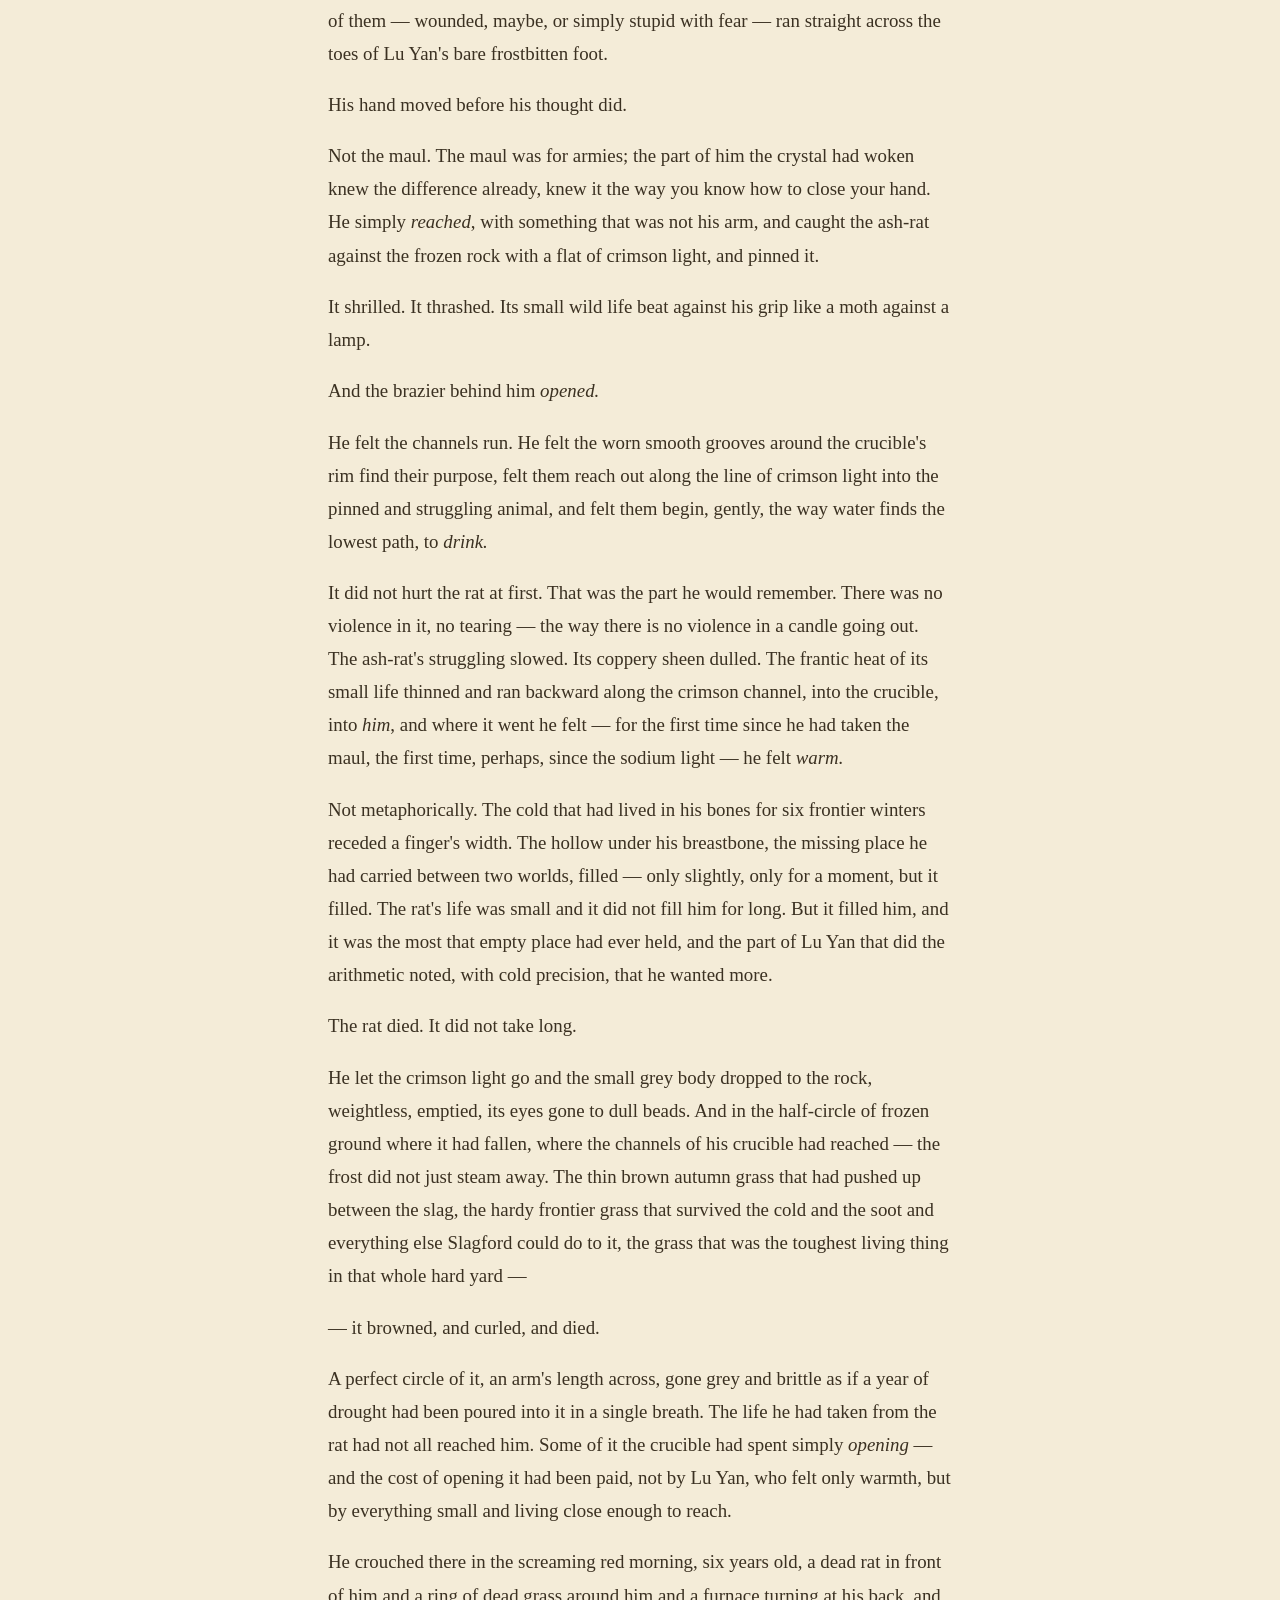
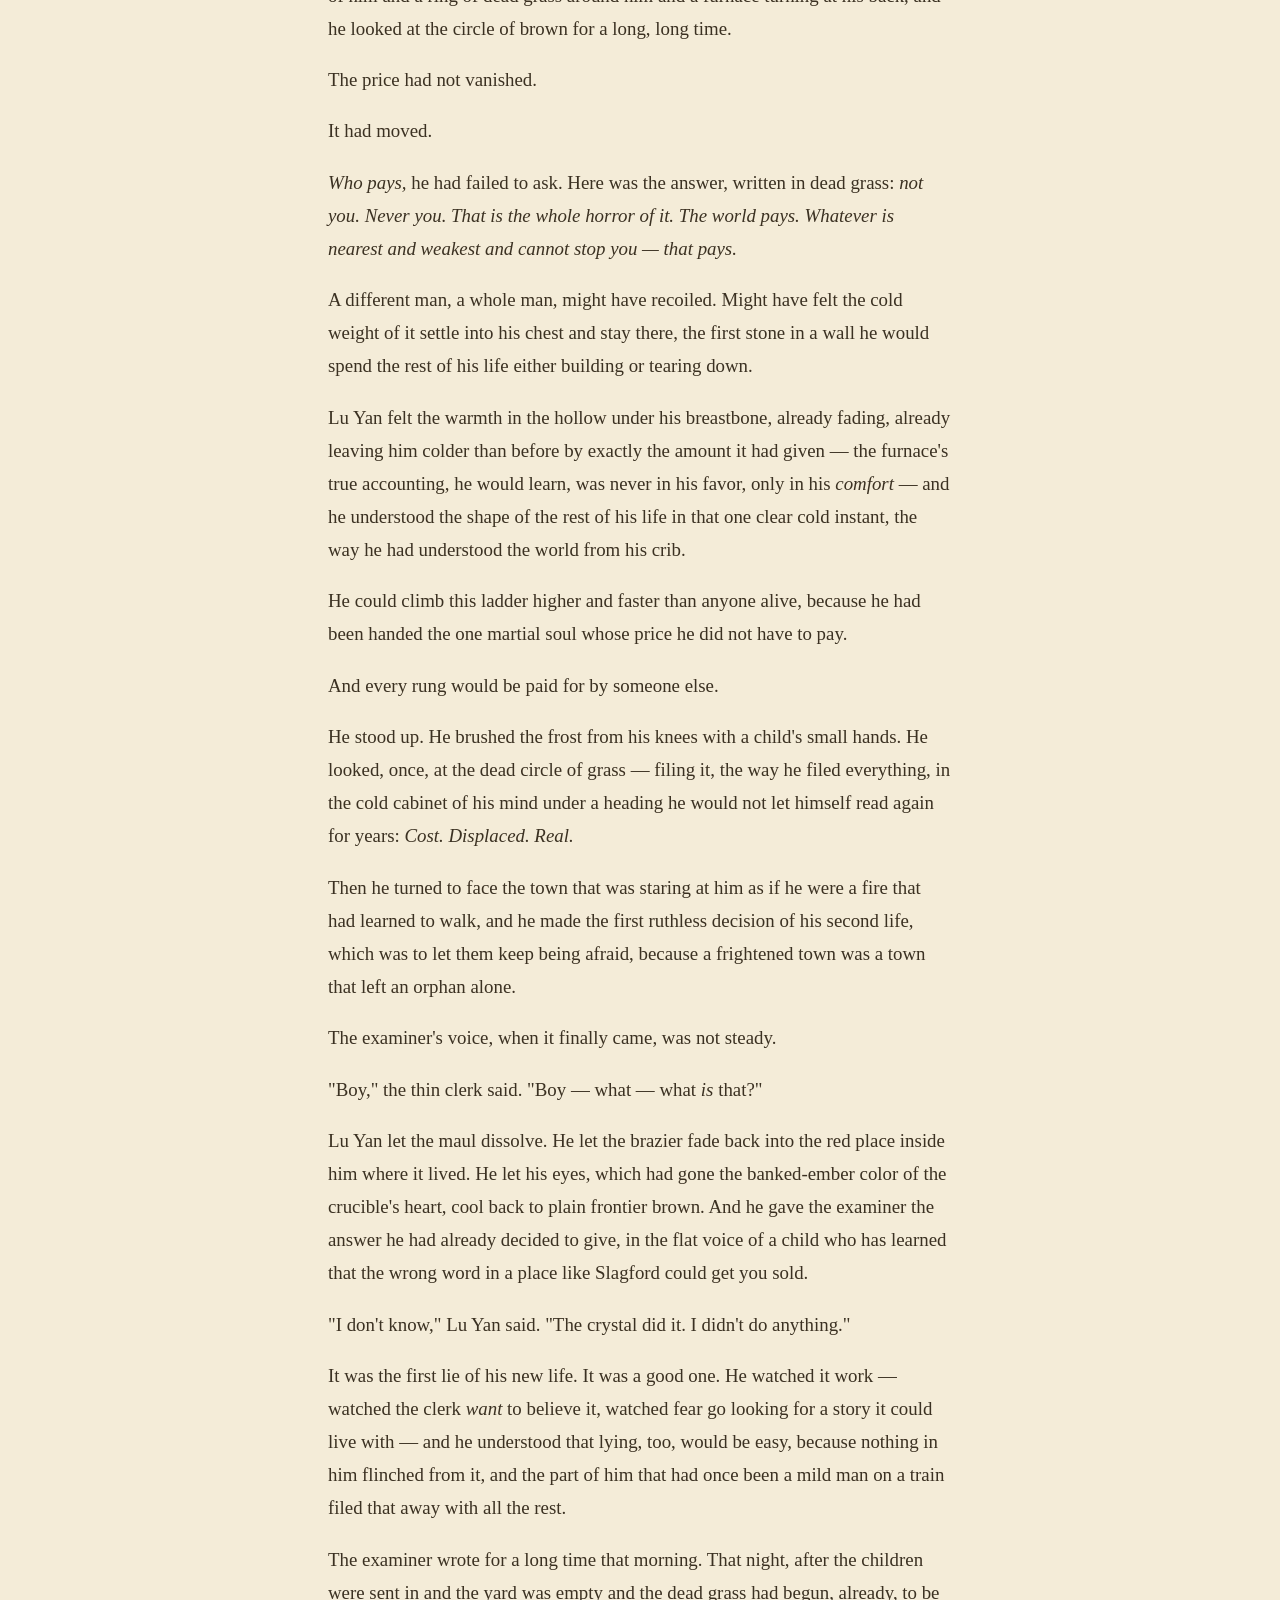
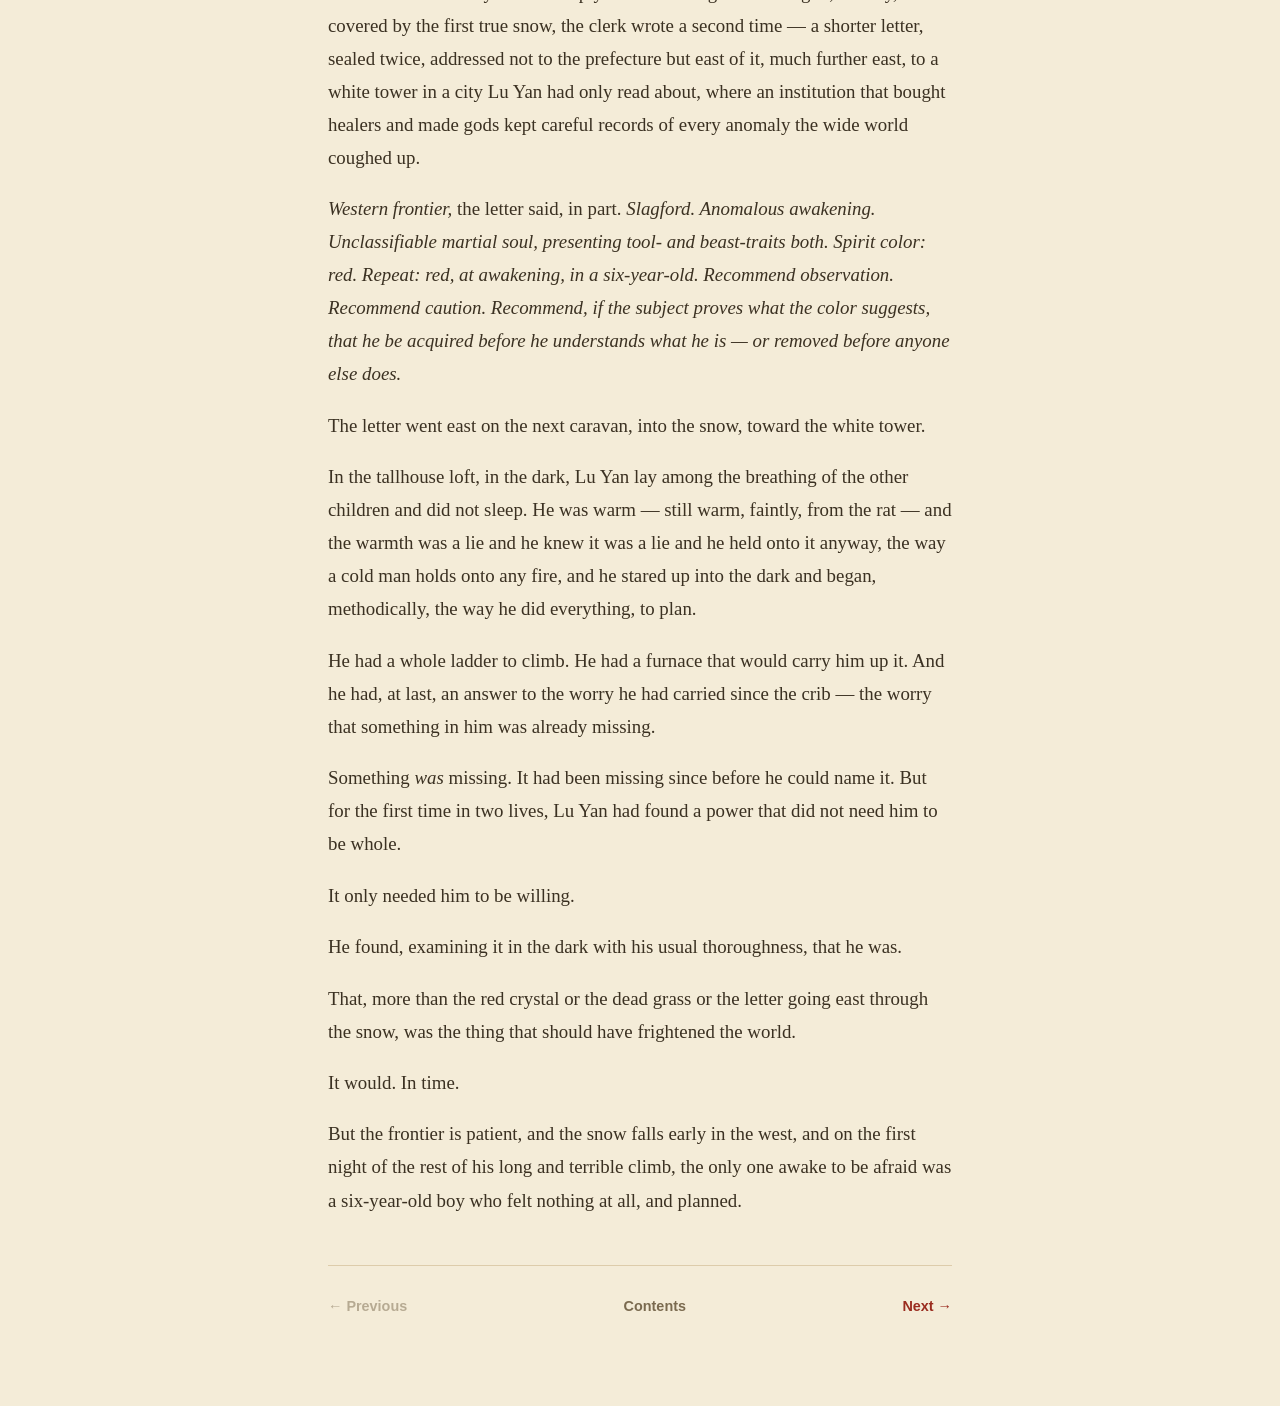
==== commit 99376be7: "Add static reading website generator + docs/ site + README - build_site.py: dependency-free Markdown" ====
--- a/docs/chapter-001.html
+++ b/docs/chapter-001.html
@@ -1,150 +1,133 @@
 <!DOCTYPE html>
-<html lang="en">
+<html lang="en" data-theme="sepia">
 <head>
-<meta charset="utf-8">
-<meta name="viewport" content="width=device-width, initial-scale=1">
-<title>Chapter 1 — The Sixth Birthday · Crimson Sequence</title>
-<style>
-:root {
-  --bg: #faf6ef; --fg: #2b2620; --muted: #8a7f70; --accent: #a32c2c;
-  --rule: #e3dccd; --card: #fffdf8;
-}
-@media (prefers-color-scheme: dark) {
-  :root {
-    --bg: #16130f; --fg: #ddd5c7; --muted: #8a8071; --accent: #e06c5a;
-    --rule: #2e2820; --card: #1d1914;
-  }
-}
-* { box-sizing: border-box; }
-body {
-  margin: 0; background: var(--bg); color: var(--fg);
-  font-family: Georgia, "Songti SC", "Noto Serif", serif;
-  line-height: 1.75; font-size: 1.075rem;
-}
-main { max-width: 41rem; margin: 0 auto; padding: 2.5rem 1.25rem 5rem; }
-h1 { font-size: 1.65rem; line-height: 1.3; margin: 0.25rem 0 0.25rem; }
-h1.site { font-size: 2.2rem; letter-spacing: 0.02em; }
-.subtitle, .meta { color: var(--muted); font-style: italic; margin: 0 0 1.5rem; }
-hr { border: 0; border-top: 1px solid var(--rule); margin: 2.25rem auto; width: 60%; }
-p { margin: 0 0 1.1em; }
-a { color: var(--accent); text-decoration: none; }
-a:hover { text-decoration: underline; }
-.crumb { font-size: 0.9rem; color: var(--muted); margin-bottom: 2rem; display: block; }
-nav.pager {
-  display: flex; justify-content: space-between; gap: 1rem;
-  border-top: 1px solid var(--rule); margin-top: 3rem; padding-top: 1.25rem;
-  font-size: 0.95rem;
-}
-nav.pager span { color: var(--muted); }
-ol.toc { list-style: none; padding: 0; margin: 0; }
-ol.toc li {
-  background: var(--card); border: 1px solid var(--rule); border-radius: 8px;
-  margin: 0 0 0.6rem; transition: border-color 0.15s;
-}
-ol.toc li:hover { border-color: var(--accent); }
-ol.toc a { display: block; padding: 0.8rem 1.1rem; color: var(--fg); }
-ol.toc a:hover { text-decoration: none; }
-ol.toc .num { color: var(--accent); font-weight: bold; margin-right: 0.6rem; }
-ol.toc .sub { display: block; font-size: 0.85rem; color: var(--muted); font-style: italic; }
-.about { border-left: 3px solid var(--accent); padding-left: 1rem; color: var(--muted); }
-.volume { margin: 2rem 0 0.75rem; font-size: 0.85rem; text-transform: uppercase;
-  letter-spacing: 0.15em; color: var(--muted); }
-footer { margin-top: 4rem; font-size: 0.85rem; color: var(--muted); text-align: center; }
-</style>
+<meta charset="utf-8" />
+<meta name="viewport" content="width=device-width, initial-scale=1" />
+<title>Chapter 1 — The Cold Road — Crucible of the Crimson God</title>
+<link rel="preconnect" href="https://fonts.googleapis.com" />
+<link rel="stylesheet" href="assets/style.css" />
+
 </head>
 <body>
-<main>
-<a class="crumb" href="index.html">&larr; Crimson Sequence</a>
-<h1>Chapter 1 — The Sixth Birthday</h1>
-<p class="subtitle">Volume 1: Hunter · Huo Yuan, age 6 · Lieshan Village, Year 6</p>
-<p>Eleven arrows. Three with good fletching, six passable, two that would tumble before twenty paces. Huo Yuan laid them out on the doorstep in the grey light before dawn and counted them twice, because counting them once had never felt like enough.</p>
-<p>"You'll wear the feathers out with looking," his father said from inside the house.</p>
-<p>"The grey one's crooked."</p>
-<p>"Then it'll fly crooked, and you'll learn to aim crooked." Huo Tieshan came out into the doorway, ducking under the lintel the way big men learned to duck without thinking. He had his good boots on, the ones he only wore for festival days and funerals, and he'd oiled them until they shone like wet stones. "Put them away. No hunting today."</p>
-<p>"It's only a ceremony."</p>
-<p>"It's only your sixth birthday, and it's only the day the whole village finds out what you are." His father took the arrows from him one at a time, in no hurry, and set them in the quiver by the door. His hands were the largest things Yuan knew, scarred across the knuckles, missing the top joint of the left ring finger. They were never rough with him. "Wash your neck. Your mother would skin me."</p>
-<p>His mother had been dead for two years, but in their house she was still the rule everything was measured against. Yuan washed his neck.</p>
-<hr>
-<p>The shrine hill stood at the east end of Lieshan, forty households' worth of village gathered at its foot like sheep at a gate. The shrine itself was old past anyone's remembering — a squat stone room with a swaybacked roof, built around a slab of darker rock that the grandmothers said had fallen from the sky and the grandfathers said was just a rock. Once a year, in spring, the Spirit Hall examiner came up the forest road on a mule, and every child who had turned six that year climbed the hill, and the village learned which of its children were people of consequence.</p>
-<p>This year there were five of them. Yuan stood last in line, because the line went by birth date and he had been born in the last month of winter, and he passed the waiting the only way he knew how. Fifty-one villagers on the hill, not counting children under six. Four hens that had followed the crowd up. One examiner.</p>
-<p>The examiner was a young man in white and yellow robes that had been splendid for somebody else first — the hem was taken up with thread that didn't match. He had set a folding table in front of the shrine, and on the table sat the crystal: a milky sphere on a brass stand, the size of a goose egg. Yuan had seen it once a year his whole life and never up close.</p>
-<p>"By grace of Spirit Hall," the examiner recited, in the voice of a man who had said it in nine villages already that week, "all are born with a soul, and at six years the soul wakes. Approach when your name is called. Place your hand upon the crystal. Do not be afraid. The crystal does not judge." He paused at the end the way people pause when they've made a joke for themselves. Of course it judged. Judging was the whole of it.</p>
-<p>Wei Dahu went first, the miller's son, big for six. His martial soul came up out of him in a shimmer of yellow light and turned out to be a millstone. The crowd made a kind sound. The examiner made a note. "Tool soul. Millstone. Soul power, level one." A farmer soul, then, like his father — a life of grinding, no rings, no rank, no road out of Lieshan. Wei Dahu's mother hugged him anyway, hard enough to lift his feet off the ground, and Yuan watched that and filed it away without a word for what it was he was feeling.</p>
-<p>Second, the herbalist's daughter, a sprig of bitterleaf — useful, the examiner allowed, in a small way. Third, a hoe. The crowd's kindness was wearing thin by the hoe; somebody near the back laughed and was elbowed quiet.</p>
-<p>Fourth, Liu Yan, the headman's granddaughter, put her hand on the crystal and the air went cold and bright, and a hawk made of pale light spread its wings above her, every feather distinct as cut paper.</p>
-<p>"Beast soul," the examiner said, sitting up. "Wind hawk. Soul power—" The crystal had gone a clear, ringing blue. "Level four. Innate full soul power." He was writing quickly now. "The girl is eligible for enrollment at an academy of the Hall's designation. Spirit Hall will bear the cost."</p>
-<p>The hill went up like a festival. Liu Yan's grandfather wept into his beard. Somewhere in the noise the hens panicked and were chased. It took the examiner a while to restore the line, and by the time he did, the sun was properly up and warm and there was only one name left.</p>
-<p>"Huo Yuan."</p>
-<p>Walking forward took eight steps. He counted them. The crystal up close had a flaw in its heart, a little frozen feather of white, and the brass stand was green at the seams. The examiner smelled of mule and chalk dust. None of this is important, his father would say, when you sight a deer you see the deer, not the leaves — but Yuan's eyes had always grabbed everything and let go of nothing, and they did it now while his hand went out and settled on the crystal, which was cold.</p>
-<p>For the space of a breath, nothing. Then the morning dimmed.</p>
-<p>It dimmed the way it dims when a cloud crosses the sun, except there was no cloud, and the dimming had a shape. The warmth went off the back of Yuan's neck, and the hill went quiet in two waves — first the front rows, then the back — and the examiner, looking up from his ledger at whatever now stood behind the boy, rose halfway out of his chair without seeming to notice he'd done it.</p>
-<p>Yuan turned his head and looked up at his own soul.</p>
-<p>It stood the height of a door and a half. It was a figure in robes, and the robes were red — not festival red, not blood fresh from the vein, but the deep tired red of a wound gone old, of embers at the bottom of a banked fire — and they hung from shoulder to ground in folds that did not move with the wind, because the wind went around them. Where a face should have been, the hood held only a dark like the inside of a closed hand. It carried nothing. It reached for nothing. Its hands — gauntleted, or perhaps the gauntlets were the hands — were folded before it in the manner of a priest at a graveside, and it stood at Yuan's back the way his father stood behind him when he drew his first bow: close, still, and entirely certain of its right to be there.</p>
-<p>There was a smell, faint, that Yuan would spend years finding words for: cold incense and hot iron. Ash, and under the ash, the memory of burning.</p>
-<p>One of the hens had come back up the hill. It took a single look and went down again.</p>
-<p>"Beast soul," the examiner said, too fast, to his ledger. Then, looking up, slower: "No. Tool soul? It's — " He came around the table. He walked a full circle around Yuan and the figure, at a radius Yuan noted was the radius of a careful man, and the figure did not turn to track him, and somehow that was worse, and the examiner's circle got wider on the second pass. "An idol," he said at last. "An idol soul. A figure of — some god or other." He laughed, a short startled sound with nothing in it. "Of what, heaven knows. There's no scripture in red. Boy — does it speak? Does it move?"</p>
-<p>"I don't know, honored sir," Yuan said. "It's new."</p>
-<p>A grandmother in the third row made the sign against omens, both hands. He saw it. He saw, in one slow sweep of the crowd that he had not meant to make and could not stop, all of it: the herbalist drawing her daughter back by the shoulder, the headman's mouth gone flat, Wei Dahu staring with his mouth open, fifty-one people in the morning sun and not one of them standing quite as near as they had stood a minute ago. Only his father had not moved. His father had his arms folded and his head tipped a little to one side, studying the figure the way he studied a new dog, and when Yuan's eyes found him he looked back steadily and did not look away, which was a thing Yuan kept.</p>
-<p>"The crystal, boy. The reading." The examiner was back behind his table, voice recovered, pen up. "Hand flat."</p>
-<p>The crystal sat under Yuan's hand, milky and dumb, the little feather-flaw unchanged. No blue. No color at all. The examiner frowned, shook the brass stand, polished the sphere on his sleeve as if the fault might be smudge, and set Yuan's hand back on it, pressing it flat with his own, as if more skin might help.</p>
-<p>"Level zero," he said at last, and the silence behind him got a texture to it, like wet wool. "No soul power. None." He looked from the crystal to the towering, patient, wound-red figure and back, and what crossed his face was the discomfort of a clerk asked to file a thing for which the forms have no box. "It happens," he said, finding the road back to his script and walking it with relief. "Rarely. One in ten thousand — a manifestation with no power behind it. A martial soul with no soul power is a picture of a feast, boy; it'll feed you what a picture feeds you. No power, no rings. No rings, no rank." He wrote, in characters Yuan was too far away to read and would spend years of his life imagining: <em>idol-type tool soul, unidentified; soul power zero.</em> "He's healthy otherwise. He can farm."</p>
-<p>When Yuan lifted his hand from the crystal, the figure went out — not fading, not sinking, but all at once, between blink and blink, the way a candle goes when the snuffer comes down. The sun arrived back on the hill. It found nobody standing within five paces of the hunter's son.</p>
-<p><em>He can farm.</em> On the way down the hill Yuan heard it travel through the crowd ahead of him, changing shape as it went, and the shapes were not the shapes of pity. <em>Did you see its hands. A funeral god, my mother knew the look of them. No power, the glass said — yes, but did you SEE it. The hunter's boy. The one whose mother died. Ghost-priest. Ill-starred.</em> Wei Dahu's mother gave him a pancake folded in a leaf at the foot of the hill, the way you'd give one to a beggar at the door — out of a goodness that had pity baked all through it, and under the pity, fear, because she gave it at arm's length and her eyes went once, quickly, over his shoulder, to the empty air where the figure had stood. He thanked her politely, because his mother was a rule and the rule held, and he carried the pancake at his side all the way home without eating any of it.</p>
-<p>His father said nothing until they were inside with the door shut. Then he crouched, which brought their eyes level, and took Yuan's shoulders in those two huge hands.</p>
-<p>"Did the glass hurt you?"</p>
-<p>"No."</p>
-<p>"Did the tall fellow?"</p>
-<p>"No." And then, because the question had loosened something: "They're afraid of it."</p>
-<p>"They're afraid of everything they can't put in a granary. It's how villages last." His father's eyes were dark amber, like his own; in the dim of the house they were nearly black, and they were not afraid, and they were not lying about it. "I got the longest look at him of anyone on that hill except you. You know what I saw? He stands straight. Soldier's posture. Hands quiet, feet set — he stood your ground, not his. And the glass—" He turned his head and spat, neatly, into the hearth, which Yuan had never once seen him do indoors. "The glass is a tool other men use to weigh other men. We're not in that trade. A hunter's worth isn't read from glass — it's read from the snow, in the morning, by what's still moving and what fed whom. You hear me?"</p>
-<p>"Yes," Yuan said, and meant it, and didn't believe it, both at once, the way you can at six.</p>
-<p>His father studied him a moment longer. "Tomorrow we'll cut you a real bow," he said. "Birch. You're long enough in the arm now." Which was how Yuan knew his father had been saving the birch stave behind the rafters for the day the crystal sang for him, and had decided in the space of one afternoon that the bow would not wait on any glass, or on any priest either. The roaring in Yuan's ears eased. They ate the pancake between them, halved exactly.</p>
-<hr>
-<p>He woke in the dark because the window was red.</p>
-<p>Not fire-red, not the leaping light of a burning byre that every forest-edge child is weaned on fear of. This was steady. A clean, deep red lay along the windowsill like spilled dye — the exact red, he understood at once and without surprise, of the robes that had stood behind him on the hill — and when Yuan slid out from under the quilt and looked out, he found the color came from above: a star over the shrine hill, low and large and wrong. He knew the night sky the way he knew his own arrows; his father had taught him the hunter's stars before he could read. There was no star there. There had never been a star there.</p>
-<p>It did not occur to him to wake his father, and that — he understood much later — was not courage and not foolishness but a draft from far inside, a door open somewhere, drawing; the same somewhere the figure had come out of. He put on his boots. He went up the hill in his nightshirt with the dew soaking his ankles, and the village slept, every window dark, as if the red light fell on him alone. Fifty-one people on this hill this morning, he thought, and one tonight.</p>
-<p>Under the star, the shrine was changed. The old slab — the grandmothers' sky-stone — had split. Not shattered: opened, along a seam no one had ever found because until tonight it had not existed, and in the seam something glowed the same red as the star, the same red as the robes, breathing slow, like a coal at the bottom of a banked fire.</p>
-<p>Yuan stood in the doorway for the space of forty heartbeats. He counted them. Some part of him was already keeping the ledger that would one day have armies in it, and the entry it made that night was honest: <em>I could have gone home. Nothing made me. I wanted to see.</em></p>
-<p>He reached into the seam.</p>
-<p>What lay in the stone was a sliver of metal the length of his finger, red-black, neither hot nor cold, heavier than anything that small had a right to be — and the moment his skin touched it, it <em>moved</em>. It went through his palm the way a fish goes through a gap in a weir, smooth and total and gone, and the pain arrived afterward, a crescent of white fire across his hand, and the world went away.</p>
-<hr>
-<p>A battlefield, seen from above. Banners burning. A red sky and an army kneeling in rows that ran to the horizon, and at the head of it a figure in robes the color of a wound — <em>the</em> figure, his figure, the one from the hill, but vast now, holding up one hand against a darkness that was eating the stars — and then the figure breaking, the way the slab had broken, along seams of light, into nine falling embers. One ember fell forever, and Yuan fell with it, and a voice spoke. Not in his ears. In his bones, the way you hear your own pulse when you've run too far.</p>
-<p>It did not speak in words, quite, but the meaning pressed itself into him and took shapes from what a six-year-old had: the examiner's grading voice, his father's trade, the village's hunger for rank.</p>
-<p><strong>An heir is registered. The Vestige stood for you at your waking; now the path stands under it.</strong></p>
-<p><strong>What your glass-priests saw is the shadow of a dead god's seat, cast through your flesh. It is not your power. It is the shape your power will fill, name by name, if you climb.</strong></p>
-<p><strong>Class: Hunter. The ninth Sequence of the Crimson Path.</strong></p>
-<p><strong>Order: physical. The flesh is the temple and the weapon; the figure is the temple's shadow. No glass shall weigh it, no hall shall hold it.</strong></p>
-<p><strong>Grade: S — the highest. Sufficient, alone among the living, to climb.</strong></p>
-<p><strong>Hunt. Act the role until the role is true. The path ascends through nine names, and at the summit the Vestige is no shadow, and the chair beneath it is empty.</strong></p>
-<p><strong>The price of climbing wrongly is the Tide. The price of stopping is being eaten. The price of the chair is everything.</strong></p>
-<p><strong>Begin, Hunter.</strong></p>
-<p>The red star went out.</p>
-<hr>
-<p>He came to himself on the shrine floor with dawn coming grey through the doorway and dew gone to chill in his nightshirt, and his first thought was made of his father's training and nothing else: <em>how long, and what saw me while I lay here.</em> The slab was whole. He put his hands on the seam and there was no seam; the stone was one stone, as it had been for nine hundred years, and it would all have looked like a dream entire — except.</p>
-<p>Except that the morning came in sharp as a knife-edge. He could hear, distinctly, three separate birds in the oaks down the hill and the creek beyond them and a vole moving under the shrine floor. He could smell the cold ash of the incense burner and under it the mule, yesterday's mule, a scent gone twelve hours that hung in the room plain as smoke. His body felt like the new bow his father had promised: cut down to the true grain, strung, <em>quiet</em>. When he stood, he stood in one motion, without putting a hand down, and the strangeness of that frightened him more than the voice had.</p>
-<p>And except for his hand.</p>
-<p>Across his right palm, where the sliver had gone in, lay a scar like a crescent moon no bigger than a thumbnail, white-edged, pink-new, and warm. As he stared at it, it itched once, briefly, in the direction of the forest — <em>in a direction</em>, the way no itch he'd ever had came with a compass in it — and then lay still.</p>
-<p>He tried, once, standing in the cold doorway with the village waking below, to call the figure the way he'd heard ring-bearing soul masters call their souls — and felt, in answer, not the figure but the <em>door</em> again, the deep inward dark it stood in, patient as winter. Not yet, the dark didn't say, in no words at all. <em>Climb.</em></p>
-<p>He told no one. He walked home through a village just waking, fetched the water, fed the fire, and sat down across from his father, who looked at him a beat too long over the rim of his tea bowl but asked nothing, because Huo Tieshan was a man who let game come to the blind in its own time. They spent the morning on the hill pasture cutting the birch stave, and Yuan drew it before noon — a thing that should have taken a boy of six both arms and a knee and still failed — drew it smooth to his ear, loosed, and put the arrow through the heart of the straw boar at thirty paces.</p>
-<p>His father stood very still.</p>
-<p>"Again," he said.</p>
-<p>Yuan put the second arrow beside the first, close enough that the shafts touched. The crooked grey one. It flew true; somehow he'd known what its crookedness would do, the way he knew where his own fingers were.</p>
-<p>His father came over, knelt, and took Yuan's right hand, turning it palm up — not the bow hand; he had seen something all the same, because he had spent thirty years reading the morning snow. He looked for a long time at the small white crescent.</p>
-<p>"That wasn't there at the festival," he said.</p>
-<p>"No."</p>
-<p>"Does it hurt?"</p>
-<p>"No." And then, because his father had not looked away from him on the hill in front of fifty-one people, Yuan gave him what he had: "There was a red star last night. I went up. Something — went in. There was a voice. It said the tall fellow is a shadow. The shadow of a dead god's chair, and the chair has a path up to it, and the path has nine names, and I wear the ninth. It said—" The words came back to him strange in his own mouth, a grading no crystal would ever make. "It said: class, Hunter. Rank S. The highest. It said <em>begin</em>."</p>
-<p>He watched his father do something he had never seen him do: turn and look at the forest line, all of it, slow, the way he checked the treeline when a sow had gone in wounded, as if the trees had been listening.</p>
-<p>"We'll say nothing," Huo Tieshan said at last. "Not to the headman, not at the well. The village will talk about the priest for a season — let them. Talk of a powerless freak soul is a scarecrow; it stands in the field and frightens nothing worth frightening. But the star, the stone, the voice, the hand — that's nobody's. The Hall graded you a zero yesterday, and a zero is a door no one guards." He squeezed Yuan's hand once, around the scar, swallowing it whole in his grip. "Hm. But there's one man I want to see that hand. He's safe, and he's old, and he knows things a village tanner has no business knowing."</p>
-<p>They went down to the tannery by the creek that evening, into the eye-watering reek of oak-bark liquor, where Old Ge sat mending a hide with an awl, his ruined leg propped on a stool. The old man heard them out of the dusk and spoke before they reached the fence, without looking up, in the mild voice of village gossip:</p>
-<p>"Well's been busy. They say the Huo boy called up a god with no face and the glass called it worthless." The awl went through the hide, drew the waxed thread after. "They say the robes were red. Festival red, says the miller. Blood red, says his wife." The awl stopped. "Nobody's said it right, have they. It was the red of a wound gone old."</p>
-<p>Yuan's father went very still beside him. "You weren't on the hill, Ge."</p>
-<p>"No," the old man said. "I wasn't." He set the hide down and held out one bark-stained hand, palm up, and his eyes in the lamplight were not a tanner's eyes at all. "Show me the boy's hand."</p>
-<p>He took Yuan's hand the way he took a hide, flat and businesslike, and tilted it to the lamp, and Yuan — who was already, without knowing it, becoming the thing the voice had named him — watched the blood leave the old man's face the way warmth leaves a body: from the outside in.</p>
-<p>"Ge?" his father said.</p>
-<p>Old Ge looked up. He looked at Huo Tieshan, and then for a long time at Yuan, and longest of all at the empty air over the boy's shoulder, where fifty-one people had learned the shape of a faceless priest.</p>
-<p>"Close the door," he said.</p>
-<nav class="pager"><span></span><a href="chapter-002.html">Chapter 2 — The Tanner's Price &rarr;</a></nav>
-<footer>Crimson Sequence · a Soul Land fanfiction</footer>
-</main>
+<div id="progress"><div id="progress-bar"></div></div>
+
+
+<div class="toolbar">
+  <a class="tb-btn home" href="index.html" title="Contents (Esc)">☰ Contents</a>
+  <div class="tb-spacer"></div>
+  <button class="tb-btn" data-action="font-dec" title="Smaller text">A−</button>
+  <button class="tb-btn" data-action="font-inc" title="Larger text">A+</button>
+  <button class="tb-btn" data-action="theme" title="Toggle theme (T)">◑ Theme</button>
+</div>
+
+<article class="chapter" data-prev="" data-next="chapter-002.html">
+  <header class="ch-head">
+    <p class="ch-counter">Chapter 1 of 5</p>
+    <h1 class="ch-title">Chapter 1 — The Cold Road</h1>
+    <p class="ch-meta">Lu Yan, age 6 · Spirit Apprentice (rank 0, pre-awakening → awakening) · 0 rings · POV: Lu Yan · Slagford, western frontier of the Star Luo Empire</p>
+  </header>
+  <div class="ch-body">
+    <hr class="scene-break" />
+<p>Chen Mo died the way most people do — without ceremony, in the wrong place, over nothing.</p>
+<p>There had been ice on the overpass and a delivery he could have refused. There had been the particular orange of sodium streetlights on wet asphalt, a color he had seen ten thousand nights and never once thought of as the last thing he would see. There had been a horn, very loud and very brief. Then there had been a long quiet that was not sleep, because in sleep some part of you keeps watch, and in this quiet nothing watched at all.</p>
+<p>He had read enough stories to know what was supposed to happen next. A voice. A system panel glowing in the dark. A god with an apology and a contract. He waited for it with the mild, detached curiosity that had been his defining trait in life — the temperament of a man who read about other people's adventures because he had never been able to feel his own with any urgency.</p>
+<p>Nothing came. The quiet simply thinned, the way fog thins, until it was warmth instead of cold, and pressure instead of weightlessness, and then a scream that he eventually understood was his own.</p>
+<p>That was the cruelty of it, and the mercy. No tutorial. No second chances dangled and withdrawn. Just the slow, undignified, total work of being born again into a body that could not yet hold its own head up, in a world where the sky was the wrong color at dusk — too red, banked like a forge left to cool.</p>
+<p>He had time, lying in that first crib of dried grass and rough wool, to think about what he had lost. He found, examining it carefully, that he had lost very little. A small apartment. A job moving boxes from one shelf to another. A handful of people who would be sad in proportion to how often they had remembered he existed, which was not often. He turned the grief over in his hands like a stone, looking for the sharp edge that should have cut him, and could not find one.</p>
+<p><em>That should worry me,</em> he thought, in the wordless soup of an infant's mind. <em>A man who can lose his whole life and feel only mild interest is a man with something already missing.</em></p>
+<p>He filed the worry away. He would have years to examine it. As it turned out, he would spend most of his life pretending he never had.</p>
+<hr class="scene-break" />
+<p>They named him Lu Yan.</p>
+<p>The <em>Lu</em> was his mother's, the only thing she gave him before the coughing sickness took her in his second winter — a frontier surname, plain as dirt, meaning nothing grander than <em>land</em>. The <em>Yan</em> was the midwife's small joke, or maybe her small prayer: <em>flame</em>, for a baby born blue and silent who should have died and then, without warning, opened his mouth and howled hot enough to fog the cold air. The old women said a child who fought that hard to breathe would either burn bright or burn out. They said it the way frontier people say everything — as a coin-toss, not a blessing.</p>
+<p>Slagford was not a place that produced blessings.</p>
+<p>It crouched at the western hem of the Star Luo Empire where the maps stopped being confident and started using words like <em>approximately</em>. A smelting town, a caravan stop, a scab of stone and slag-heap built where two bad roads met and neither one went anywhere good. To the east, eventually, were the heartlands and the cities and the great Academies he knew only as names from a book he had read in another life. To the west was the Ashwood, and past the Ashwood the wildlands, and in the wildlands the soul beasts that everyone in Slagford fed their dead to and their living, when the tithe came due.</p>
+<p>By the time he was old enough to walk the slag-paths without falling, Lu Yan understood three things about his second world with the cold completeness of a man who had read its instruction manual and now lived inside the machine.</p>
+<p>The first was that this was the Douluo Continent, and he knew its rules. Martial souls. Spirit rings torn from the corpses of beasts. The long ladder of ranks that turned a gutter child into a god if the child climbed hard enough and the ladder did not throw him off. He knew the shape of it the way you know a song you have not heard in years — not every word, but the melody, and where the dangerous notes were.</p>
+<p>The second was that knowing the rules was almost worthless if you were starving. Knowledge was a lever, and a lever needed a place to stand. He had no place to stand. He had a dead mother, a dead father he had never met, a charity cot in the back of the tallhouse where the town's one registered soul master let orphans sleep in exchange for sweeping, and a body that had to grow up one slow, vulnerable year at a time before it could carry any of the things he knew how to do.</p>
+<p>The third thing he understood was the one he tried hardest not to.</p>
+<p>He did not feel things the way the others did.</p>
+<p>He watched the other orphans love and hate and fear with a kind of anthropological patience, taking notes. When Mei Sang cried because the cold had killed the sparrow she'd been keeping warm in her sleeve, he watched the way her whole small body folded around the grief, the way it owned her, and he could name every part of it and feel none of it. When Ke Lang, older and meaner, broke a younger boy's finger to take his bread, Lu Yan felt no anger — only a clean, quick calculation: <em>Ke Lang is strong, undisciplined, and afraid of the dark. Useful, eventually. Not now.</em></p>
+<p>He had been a mild man in his first life. He had thought the mildness was peace. Lying awake in the tallhouse loft, listening to the other children breathe, he began to suspect it had been the same missing thing all along, and that whatever was broken in him had followed him across the gap between worlds, into a place where the broken parts of a person were not punished but <em>rewarded</em>.</p>
+<p>He was almost right.</p>
+<p>He was wrong about which direction the brokenness ran.</p>
+<hr class="scene-break" />
+<p>The awakening came in the autumn of his sixth year, on the morning the frost first held past noon.</p>
+<p>Every child in the Empire was tested at six — that much was law, even out here where the law arrived late and tired. Twice a year a name came down from the tallhouse and the children gathered in the cold yard behind it, where the slag had been cleared to bare rock and a single basin of grey crystal sat on an iron tripod, older than the town, hauled west generations ago and never moved since. The <strong>Spirit-Awakening Crystal</strong>. Cheap, by the standards of the heartlands. Out here it was the most valuable object for two hundred li, and it was guarded by an old man who had been told to guard it and a tally of debts no orphan could ever repay.</p>
+<p>Lu Yan stood in line with eleven other children and waited his turn with the stillness that had already started to make the adults uneasy.</p>
+<p>Mei Sang was ahead of him, hands knotted in her sleeves, breath ghosting fast. When the crystal lit for her it lit soft — a low green, the green of new leaves and damp moss, and a faint coil of pale grass-mist rose from her palms and smelled, absurdly, of summer. A <strong>healing soul.</strong> The examiner, a thin clerk sent up from the prefecture for the season, made a small approving note. <em>Mistgrass</em>, he said. <em>Rank two. Modest. Useful. Spirit Hall buys healers.</em> Mei Sang's face did something complicated and frightened at the word <em>buys</em>. Lu Yan filed that too.</p>
+<p>Ke Lang's crystal lit a dull, angry orange, and his martial soul came up his arm as a coat of coarse grey bristles, a beast-soul, some kind of boar. Rank three. The examiner's note was longer. Frontier soldiers came from boys like that.</p>
+<p>Then it was Lu Yan's turn, and the morning, as it turned out, ended.</p>
+<p>He put his hand to the crystal because that was what you did. He had spent six years preparing for this moment in the cold theater of his own skull, rehearsing indifference, planning for any of a hundred ordinary outcomes. A beast-soul he could hide. A tool-soul he could use. A weak rank he could conceal and a strong rank he could conceal harder, because in a place like Slagford a strong rank did not mean opportunity, it meant you became the tithe instead of paying it.</p>
+<p>He had not planned for the crystal to scream.</p>
+<p>That was the only word for the sound it made — a high, splitting note that was not quite sound, that he felt in his teeth and the wet of his eyes. The grey crystal flushed. Not green, not orange, not the white or gold or pale violet of the prefecture clerk's neat chart of ranks. It went <em>red</em>. A deep, arterial, furnace red that climbed from the crystal's heart and filled it like a struck vein filling a cup, until the old stone basin glowed like a coal and the frost on the iron tripod hissed away to steam.</p>
+<p>And behind Lu Yan, rising out of nothing in the cold yard, something built itself in the air.</p>
+<p>He felt it before he turned to look — felt it the way you feel someone step up close behind you in the dark. A weight. A heat that did not warm. When he turned his head, slow, deliberate, refusing on principle to flinch, he saw it taking shape out of the red light: a thing of black iron and molten seams, broad as a millstone and taller than a man, a great squat <strong>brazier</strong> or altar or forge-mouth, its interior churning with a light that was not fire and behaved like fire and was, he would later understand, neither. Around its rim were channels worn smooth, the way stone is worn smooth by a thousand years of the same liquid running the same path. It hung in the air a handspan above the frozen rock and turned, very slowly, as if to look at the assembled town with no face at all.</p>
+<p>The examiner had come halfway out of his chair. His brush had fallen. His mouth was open on no word.</p>
+<p>And into Lu Yan's right hand, unbidden, settled a weight.</p>
+<p>A weapon. A war-maul — a great two-handed thing of the same black iron, its head a rough block of what looked like cooling slag, veined with the same dull red, far too heavy for the arm of a six-year-old to lift and lifting anyway, light as a willow switch, because the strength to hold it did not come from his arm. It came from the brazier. It came from the part of him the crystal had just dragged up into the light, the part he had carried across the gap between two deaths and never named.</p>
+<p>He knew this thing.</p>
+<p>That was the worst of it, standing in the screaming red light with a god's hammer in a child's fist. He <em>knew</em> it. Not from this world — there was nothing like it in any chart in any prefecture, the examiner's stricken face said as much — but from the other one. From a book he had read on a train, on a couch, in a life that had ended under a sodium light. A pathway of power he had followed page by page in a story about a different world entirely: the <strong>Red Priest.</strong> War and fire and plunder and the long red road of sacrifice. The crucible that took what you fed it and gave back strength, and took, for its strength, a price in the only currency that ever mattered — your own mind, your own self, fed slowly into the furnace until the warrior was gone and only the war was left.</p>
+<p>That was the pathway. That was its drawback, written in every line of the story he had loved: <em>you will become a monster.</em> Power without a leash, that ate the hand that fed it.</p>
+<p>Lu Yan stood in the cold yard with the brazier turning at his back and the maul warm in his fist and the whole town frozen around him in fear, and he reached inward, carefully, the way you reach into a drawer you know has a knife in it, looking for the madness.</p>
+<p>It was not there.</p>
+<p>He searched. He was thorough — he was always thorough. The war-trance was there: he could feel it lying just under his skin like a banked coal, the promise that if he let it rise his reflexes would sharpen and his strength would double and pain would stop being a thing that could reach him. In the story, that was the doorway to the frenzy. That was where reason drowned. He took hold of it, deliberately, a child gripping a live wire to see what it did —</p>
+<p>— and the world went very clear, and very cold, and very <em>quiet.</em></p>
+<p>No rage. No red wash across his thoughts, no hunger snarling up to eat his sense of himself. The opposite. The trance did not flood him; it <em>stilled</em> him, the way deep water is still, the way the inside of a forge is still in the half-second before the bellows blow. He stood in the cold yard and felt his own pulse slow, felt his breathing drop to nothing, felt every detail of the morning arrange itself in front of him with cut-glass exactness — the examiner's dropped brush, the angle of the frightened guards' shoulders, the eleven children and which way each would run, Mei Sang's wide green eyes, Ke Lang's bristling fear, the precise weight of the maul and exactly where, if he chose, he could put it.</p>
+<p>The power had come. The price had not.</p>
+<p>A more emotional man might have laughed, or wept, or fallen to his knees in some appropriate transport of fortune. Lu Yan stood very still and did the arithmetic, because the arithmetic was the only thing he had ever been able to feel with any urgency, and the answer it gave him was so large it took even him a moment to hold the whole of it.</p>
+<p><em>The pathway without the price. The furnace that does not eat the one who feeds it.</em></p>
+<p><em>I can climb this with nothing in me to throw me off.</em></p>
+<p>It did not occur to him, in that first clean cold moment, to ask the question that mattered.</p>
+<p>If the furnace does not take its price from the one who feeds it — then who pays?</p>
+<hr class="scene-break" />
+<p>He would have an answer before the morning was over. The world was generous that way.</p>
+<p>The screaming had drawn the rats.</p>
+<p>Not rats as his first world made them. Slagford sat on the lip of soul-beast country, and even its vermin had a touch of the wild in them — <strong>ash-rats</strong>, grey and quick and the size of cats, with a hard coppery sheen to their fur where the spirit power had soaked into the line over uncounted generations. They denned in the slag-heaps and they fed on the town's leavings and they were, individually, a nuisance and not a danger. The crystal's not-quite-sound had flushed a dozen of them out of the heaps in a panic, and they boiled across the cold yard in a grey wave, and one of them — wounded, maybe, or simply stupid with fear — ran straight across the toes of Lu Yan's bare frostbitten foot.</p>
+<p>His hand moved before his thought did.</p>
+<p>Not the maul. The maul was for armies; the part of him the crystal had woken knew the difference already, knew it the way you know how to close your hand. He simply <em>reached</em>, with something that was not his arm, and caught the ash-rat against the frozen rock with a flat of crimson light, and pinned it.</p>
+<p>It shrilled. It thrashed. Its small wild life beat against his grip like a moth against a lamp.</p>
+<p>And the brazier behind him <em>opened.</em></p>
+<p>He felt the channels run. He felt the worn smooth grooves around the crucible's rim find their purpose, felt them reach out along the line of crimson light into the pinned and struggling animal, and felt them begin, gently, the way water finds the lowest path, to <em>drink.</em></p>
+<p>It did not hurt the rat at first. That was the part he would remember. There was no violence in it, no tearing — the way there is no violence in a candle going out. The ash-rat's struggling slowed. Its coppery sheen dulled. The frantic heat of its small life thinned and ran backward along the crimson channel, into the crucible, into <em>him</em>, and where it went he felt — for the first time since he had taken the maul, the first time, perhaps, since the sodium light — he felt <em>warm.</em></p>
+<p>Not metaphorically. The cold that had lived in his bones for six frontier winters receded a finger's width. The hollow under his breastbone, the missing place he had carried between two worlds, filled — only slightly, only for a moment, but it filled. The rat's life was small and it did not fill him for long. But it filled him, and it was the most that empty place had ever held, and the part of Lu Yan that did the arithmetic noted, with cold precision, that he wanted more.</p>
+<p>The rat died. It did not take long.</p>
+<p>He let the crimson light go and the small grey body dropped to the rock, weightless, emptied, its eyes gone to dull beads. And in the half-circle of frozen ground where it had fallen, where the channels of his crucible had reached — the frost did not just steam away. The thin brown autumn grass that had pushed up between the slag, the hardy frontier grass that survived the cold and the soot and everything else Slagford could do to it, the grass that was the toughest living thing in that whole hard yard —</p>
+<p>— it browned, and curled, and died.</p>
+<p>A perfect circle of it, an arm's length across, gone grey and brittle as if a year of drought had been poured into it in a single breath. The life he had taken from the rat had not all reached him. Some of it the crucible had spent simply <em>opening</em> — and the cost of opening it had been paid, not by Lu Yan, who felt only warmth, but by everything small and living close enough to reach.</p>
+<p>He crouched there in the screaming red morning, six years old, a dead rat in front of him and a ring of dead grass around him and a furnace turning at his back, and he looked at the circle of brown for a long, long time.</p>
+<p>The price had not vanished.</p>
+<p>It had moved.</p>
+<p><em>Who pays,</em> he had failed to ask. Here was the answer, written in dead grass: <em>not you. Never you. That is the whole horror of it. The world pays. Whatever is nearest and weakest and cannot stop you — that pays.</em></p>
+<p>A different man, a whole man, might have recoiled. Might have felt the cold weight of it settle into his chest and stay there, the first stone in a wall he would spend the rest of his life either building or tearing down.</p>
+<p>Lu Yan felt the warmth in the hollow under his breastbone, already fading, already leaving him colder than before by exactly the amount it had given — the furnace's true accounting, he would learn, was never in his favor, only in his <em>comfort</em> — and he understood the shape of the rest of his life in that one clear cold instant, the way he had understood the world from his crib.</p>
+<p>He could climb this ladder higher and faster than anyone alive, because he had been handed the one martial soul whose price he did not have to pay.</p>
+<p>And every rung would be paid for by someone else.</p>
+<p>He stood up. He brushed the frost from his knees with a child's small hands. He looked, once, at the dead circle of grass — filing it, the way he filed everything, in the cold cabinet of his mind under a heading he would not let himself read again for years: <em>Cost. Displaced. Real.</em></p>
+<p>Then he turned to face the town that was staring at him as if he were a fire that had learned to walk, and he made the first ruthless decision of his second life, which was to let them keep being afraid, because a frightened town was a town that left an orphan alone.</p>
+<p>The examiner's voice, when it finally came, was not steady.</p>
+<p>"Boy," the thin clerk said. "Boy — what — what <em>is</em> that?"</p>
+<p>Lu Yan let the maul dissolve. He let the brazier fade back into the red place inside him where it lived. He let his eyes, which had gone the banked-ember color of the crucible's heart, cool back to plain frontier brown. And he gave the examiner the answer he had already decided to give, in the flat voice of a child who has learned that the wrong word in a place like Slagford could get you sold.</p>
+<p>"I don't know," Lu Yan said. "The crystal did it. I didn't do anything."</p>
+<p>It was the first lie of his new life. It was a good one. He watched it work — watched the clerk <em>want</em> to believe it, watched fear go looking for a story it could live with — and he understood that lying, too, would be easy, because nothing in him flinched from it, and the part of him that had once been a mild man on a train filed that away with all the rest.</p>
+<p>The examiner wrote for a long time that morning. That night, after the children were sent in and the yard was empty and the dead grass had begun, already, to be covered by the first true snow, the clerk wrote a second time — a shorter letter, sealed twice, addressed not to the prefecture but east of it, much further east, to a white tower in a city Lu Yan had only read about, where an institution that bought healers and made gods kept careful records of every anomaly the wide world coughed up.</p>
+<p><em>Western frontier,</em> the letter said, in part. <em>Slagford. Anomalous awakening. Unclassifiable martial soul, presenting tool- and beast-traits both. Spirit color: red. Repeat: red, at awakening, in a six-year-old. Recommend observation. Recommend caution. Recommend, if the subject proves what the color suggests, that he be acquired before he understands what he is — or removed before anyone else does.</em></p>
+<p>The letter went east on the next caravan, into the snow, toward the white tower.</p>
+<p>In the tallhouse loft, in the dark, Lu Yan lay among the breathing of the other children and did not sleep. He was warm — still warm, faintly, from the rat — and the warmth was a lie and he knew it was a lie and he held onto it anyway, the way a cold man holds onto any fire, and he stared up into the dark and began, methodically, the way he did everything, to plan.</p>
+<p>He had a whole ladder to climb. He had a furnace that would carry him up it. And he had, at last, an answer to the worry he had carried since the crib — the worry that something in him was already missing.</p>
+<p>Something <em>was</em> missing. It had been missing since before he could name it. But for the first time in two lives, Lu Yan had found a power that did not need him to be whole.</p>
+<p>It only needed him to be willing.</p>
+<p>He found, examining it in the dark with his usual thoroughness, that he was.</p>
+<p>That, more than the red crystal or the dead grass or the letter going east through the snow, was the thing that should have frightened the world.</p>
+<p>It would. In time.</p>
+<p>But the frontier is patient, and the snow falls early in the west, and on the first night of the rest of his long and terrible climb, the only one awake to be afraid was a six-year-old boy who felt nothing at all, and planned.</p>
+  </div>
+  <nav class="ch-nav">
+    <span class="nav-prev disabled">← Previous</span>
+    <a class="nav-home" href="index.html">Contents</a>
+    <a class="nav-next" href="chapter-002.html" data-key="next">Next →</a>
+  </nav>
+</article>
+
+<script src="assets/reader.js"></script>
 </body>
 </html>
--- a/docs/assets/style.css
+++ b/docs/assets/style.css
@@ -0,0 +1,121 @@
+
+:root{
+  --maxw: 42rem;
+  --fs: 1.18rem;
+  --lh: 1.75;
+  --font-body: "Iowan Old Style","Palatino Linotype",Palatino,"Book Antiqua",Georgia,"Times New Roman",serif;
+  --font-ui: -apple-system,BlinkMacSystemFont,"Segoe UI",Roboto,Helvetica,Arial,sans-serif;
+}
+html[data-theme="light"]{ --bg:#faf9f7; --fg:#1d1b18; --muted:#6b6258; --rule:#e0d8cc; --accent:#9a2c1f; --card:#ffffff; --shadow:rgba(0,0,0,.06); }
+html[data-theme="sepia"]{ --bg:#f4ecd8; --fg:#3b3122; --muted:#7a6a4f; --rule:#ddccab; --accent:#9a2c1f; --card:#fbf5e6; --shadow:rgba(80,60,20,.10); }
+html[data-theme="dark"]{ --bg:#15130f; --fg:#e7ddca; --muted:#a2937a; --rule:#332c20; --accent:#e0613f; --card:#1d1a14; --shadow:rgba(0,0,0,.5); }
+
+*{ box-sizing:border-box; }
+html,body{ margin:0; padding:0; }
+body{
+  background:var(--bg); color:var(--fg);
+  font-family:var(--font-body);
+  font-size:var(--fs); line-height:var(--lh);
+  -webkit-font-smoothing:antialiased; text-rendering:optimizeLegibility;
+  transition:background .3s ease,color .3s ease;
+}
+
+/* progress bar */
+#progress{ position:fixed; top:0; left:0; right:0; height:3px; background:transparent; z-index:50; }
+#progress-bar{ height:100%; width:0; background:var(--accent); transition:width .1s linear; }
+
+/* toolbar */
+.toolbar{
+  position:sticky; top:0; z-index:40;
+  display:flex; align-items:center; gap:.4rem;
+  padding:.5rem clamp(.8rem,4vw,1.5rem);
+  background:color-mix(in srgb,var(--bg) 86%, transparent);
+  backdrop-filter:saturate(140%) blur(8px);
+  border-bottom:1px solid var(--rule);
+  font-family:var(--font-ui);
+}
+.tb-spacer{ flex:1; }
+.tb-btn{
+  font-family:var(--font-ui); font-size:.82rem; font-weight:600;
+  color:var(--muted); background:transparent; border:1px solid var(--rule);
+  border-radius:.5rem; padding:.32rem .6rem; cursor:pointer; text-decoration:none;
+  transition:all .15s ease; white-space:nowrap;
+}
+.tb-btn:hover{ color:var(--fg); border-color:var(--accent); }
+.tb-btn.home{ border-color:transparent; }
+
+/* cover / index */
+.cover{ max-width:var(--maxw); margin:0 auto; padding:clamp(1.5rem,6vw,4rem) clamp(1rem,5vw,1.5rem) 4rem; }
+.cover-head{ text-align:center; border-bottom:1px solid var(--rule); padding-bottom:2rem; margin-bottom:2rem; }
+.kicker{ font-family:var(--font-ui); text-transform:uppercase; letter-spacing:.22em; font-size:.72rem; color:var(--accent); margin:.2rem 0 .6rem; }
+.cover-title{ font-size:clamp(2.2rem,8vw,3.4rem); line-height:1.05; margin:.2rem 0 1rem; font-weight:700; letter-spacing:-.01em; }
+.cover-blurb{ color:var(--fg); font-size:1.05rem; max-width:34rem; margin:0 auto 1.2rem; }
+.cover-stats{ font-family:var(--font-ui); font-size:.8rem; color:var(--muted); letter-spacing:.03em; margin:.4rem 0 1.4rem; }
+.start-btn{
+  display:inline-block; font-family:var(--font-ui); font-weight:700; font-size:.95rem;
+  background:var(--accent); color:#fff; text-decoration:none;
+  padding:.7rem 1.4rem; border-radius:.6rem; box-shadow:0 2px 10px var(--shadow);
+  transition:transform .12s ease, filter .12s ease;
+}
+.start-btn:hover{ transform:translateY(-1px); filter:brightness(1.05); }
+
+.toc h2{ font-family:var(--font-ui); font-size:.78rem; text-transform:uppercase; letter-spacing:.18em; color:var(--muted); margin:0 0 .8rem; }
+.toc-list{ list-style:none; margin:0; padding:0; counter-reset:none; }
+.toc-list li{ margin:0; }
+.toc-list a{
+  display:flex; gap:1rem; align-items:baseline; text-decoration:none; color:inherit;
+  padding:.8rem .8rem; border-radius:.6rem; border:1px solid transparent;
+  transition:background .15s ease, border-color .15s ease;
+}
+.toc-list a:hover{ background:var(--card); border-color:var(--rule); }
+.toc-num{ font-family:var(--font-ui); font-size:.85rem; font-weight:700; color:var(--accent); min-width:2ch; }
+.toc-text{ display:flex; flex-direction:column; gap:.15rem; }
+.toc-title{ font-size:1.12rem; font-weight:600; }
+.toc-meta{ font-family:var(--font-ui); font-size:.74rem; color:var(--muted); line-height:1.4; }
+.cover-foot{ margin-top:2.5rem; padding-top:1.4rem; border-top:1px solid var(--rule); }
+.cover-foot p{ font-family:var(--font-ui); font-size:.74rem; color:var(--muted); text-align:center; }
+
+/* chapter */
+.chapter{ max-width:var(--maxw); margin:0 auto; padding:clamp(1.2rem,5vw,2.5rem) clamp(1rem,5vw,1.5rem) 5rem; }
+.ch-head{ text-align:center; margin:1rem 0 2.4rem; }
+.ch-counter{ font-family:var(--font-ui); text-transform:uppercase; letter-spacing:.2em; font-size:.7rem; color:var(--accent); margin:0 0 .6rem; }
+.ch-title{ font-size:clamp(1.7rem,6vw,2.4rem); line-height:1.1; margin:.2rem 0 .8rem; font-weight:700; }
+.ch-meta{ font-family:var(--font-ui); font-size:.78rem; color:var(--muted); font-style:normal; line-height:1.5; max-width:30rem; margin:0 auto; }
+
+.ch-body{ }
+.ch-body p{ margin:0 0 1.15rem; text-align:left; hyphens:auto; }
+.ch-body p:first-of-type{ }
+/* drop-cap on the first paragraph after the header */
+.ch-body > p:first-of-type::first-letter{
+  font-size:3.1em; line-height:.8; float:left; padding:.05em .08em 0 0; color:var(--accent); font-weight:700;
+}
+.ch-body h2{ font-family:var(--font-ui); font-size:1rem; letter-spacing:.04em; margin:2.2rem 0 1rem; }
+.ch-body h3{ font-family:var(--font-ui); font-size:.9rem; text-transform:uppercase; letter-spacing:.1em; color:var(--muted); margin:2rem 0 1rem; }
+.ch-body em{ font-style:italic; }
+.ch-body strong{ font-weight:700; }
+hr.scene-break{
+  border:0; text-align:center; margin:2.2rem 0;
+}
+hr.scene-break::before{
+  content:"❧"; color:var(--accent); font-size:1.1rem; letter-spacing:.5em;
+}
+
+/* chapter nav */
+.ch-nav{
+  display:flex; align-items:center; justify-content:space-between; gap:1rem;
+  margin-top:3rem; padding-top:1.4rem; border-top:1px solid var(--rule);
+  font-family:var(--font-ui); font-size:.9rem; font-weight:600;
+}
+.ch-nav a{ color:var(--accent); text-decoration:none; padding:.4rem 0; }
+.ch-nav a:hover{ text-decoration:underline; }
+.ch-nav .disabled{ color:var(--muted); opacity:.5; }
+.nav-home{ color:var(--muted) !important; }
+
+@media (max-width:480px){
+  .toc-list a{ padding:.7rem .4rem; }
+  .ch-nav{ font-size:.82rem; }
+}
+@media print{
+  .toolbar,#progress,.ch-nav{ display:none; }
+  body{ background:#fff; color:#000; }
+}
